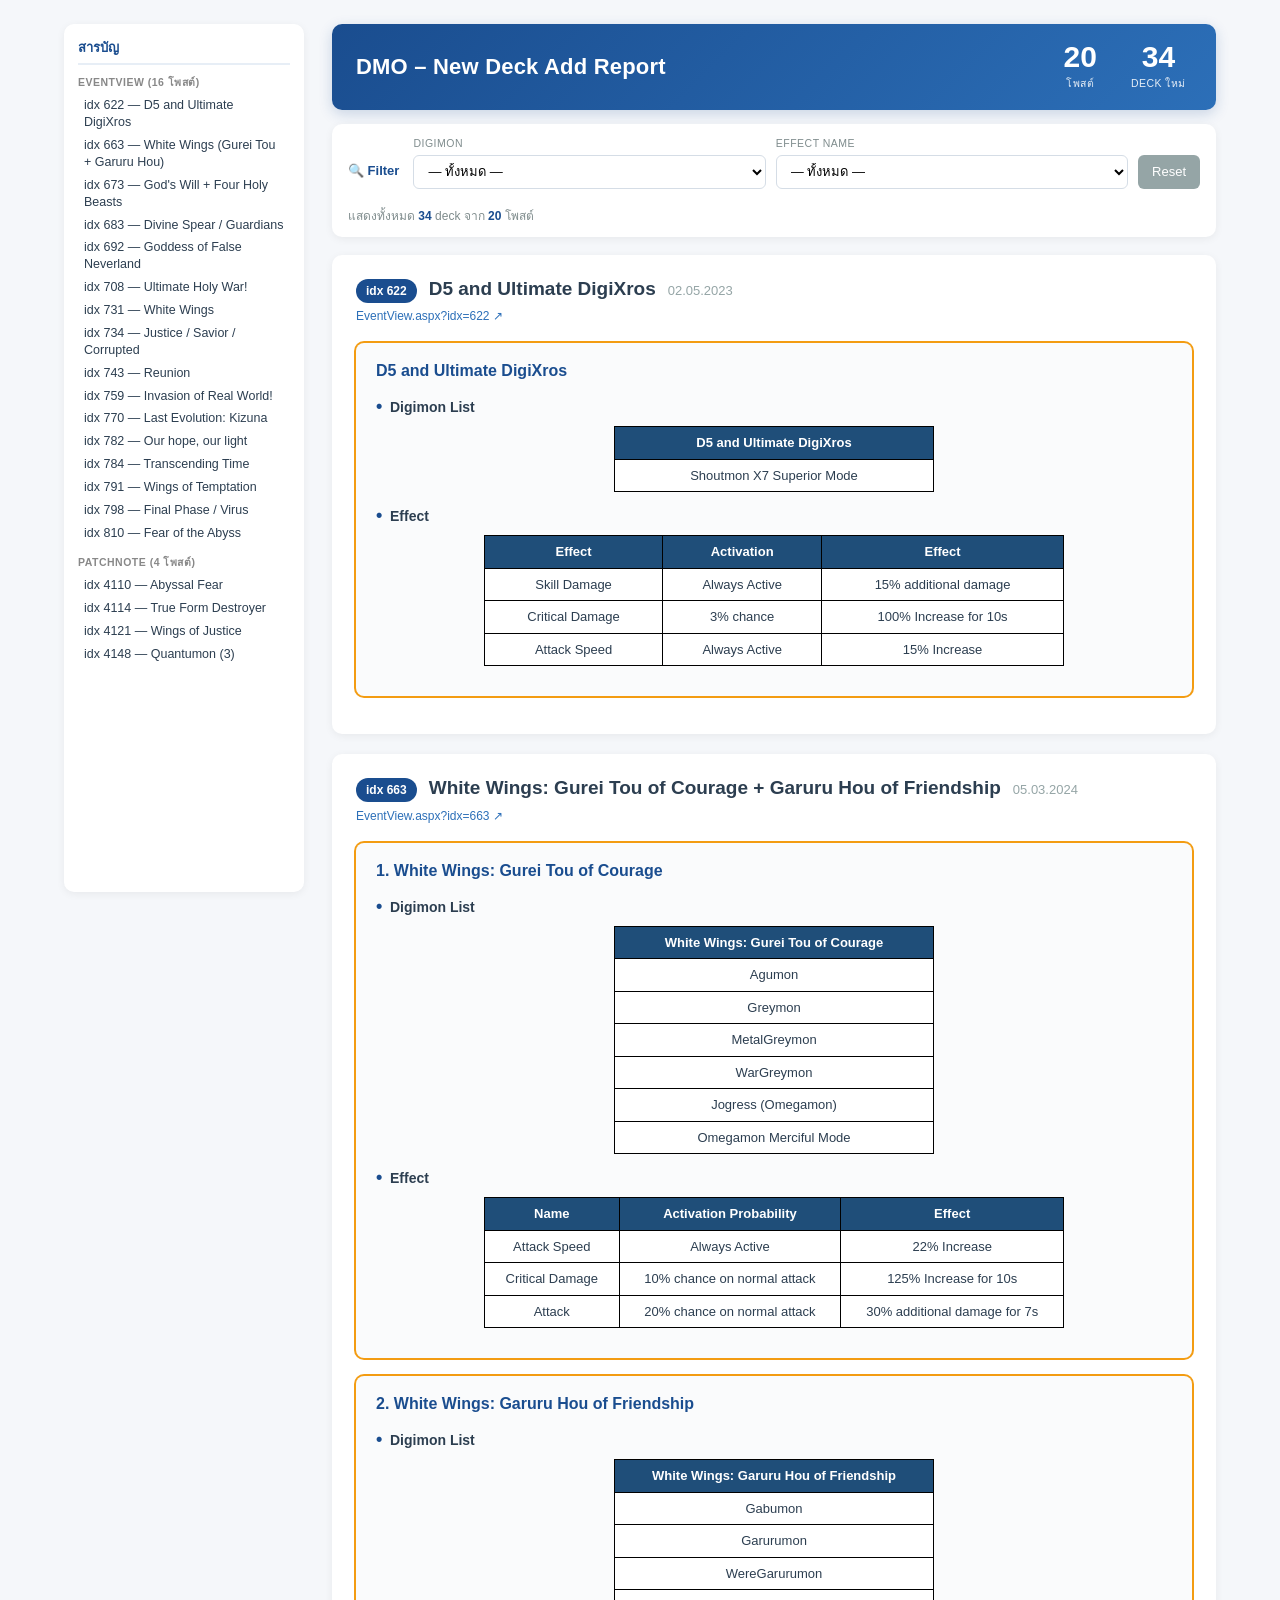
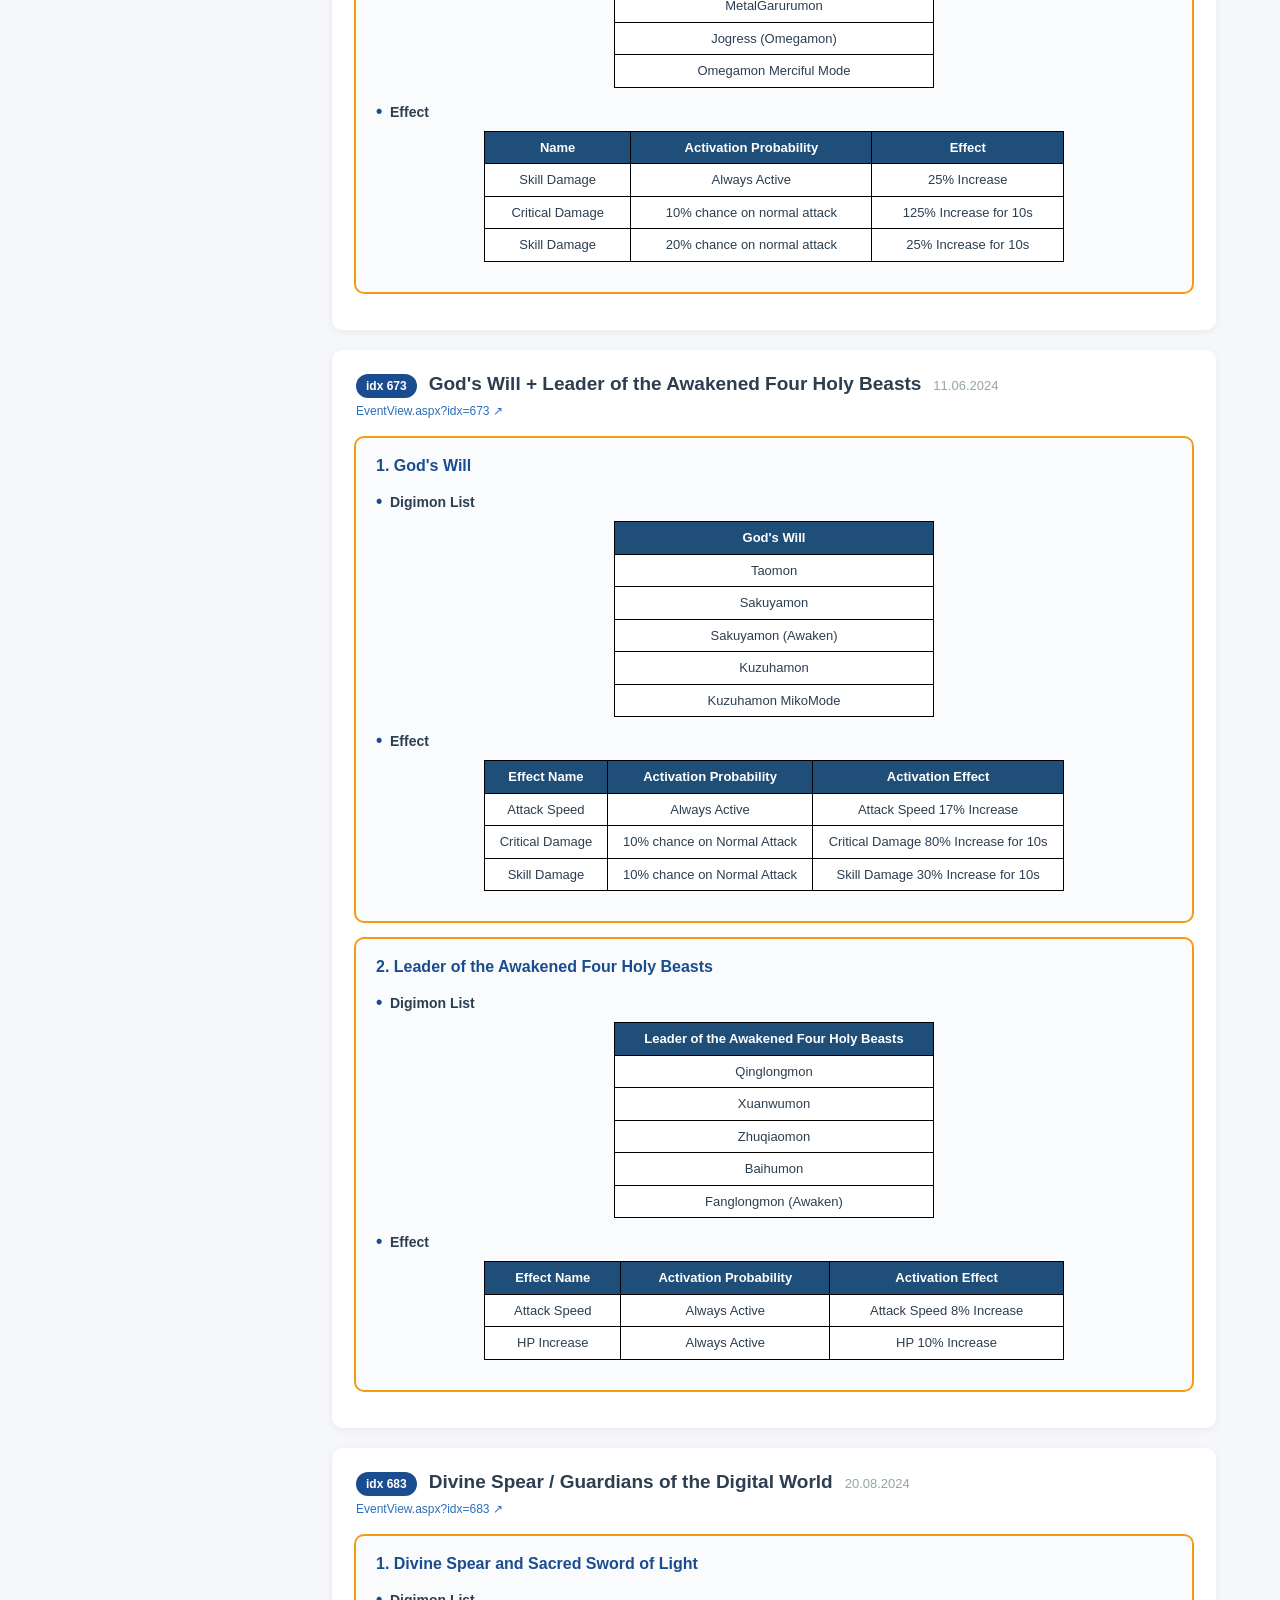
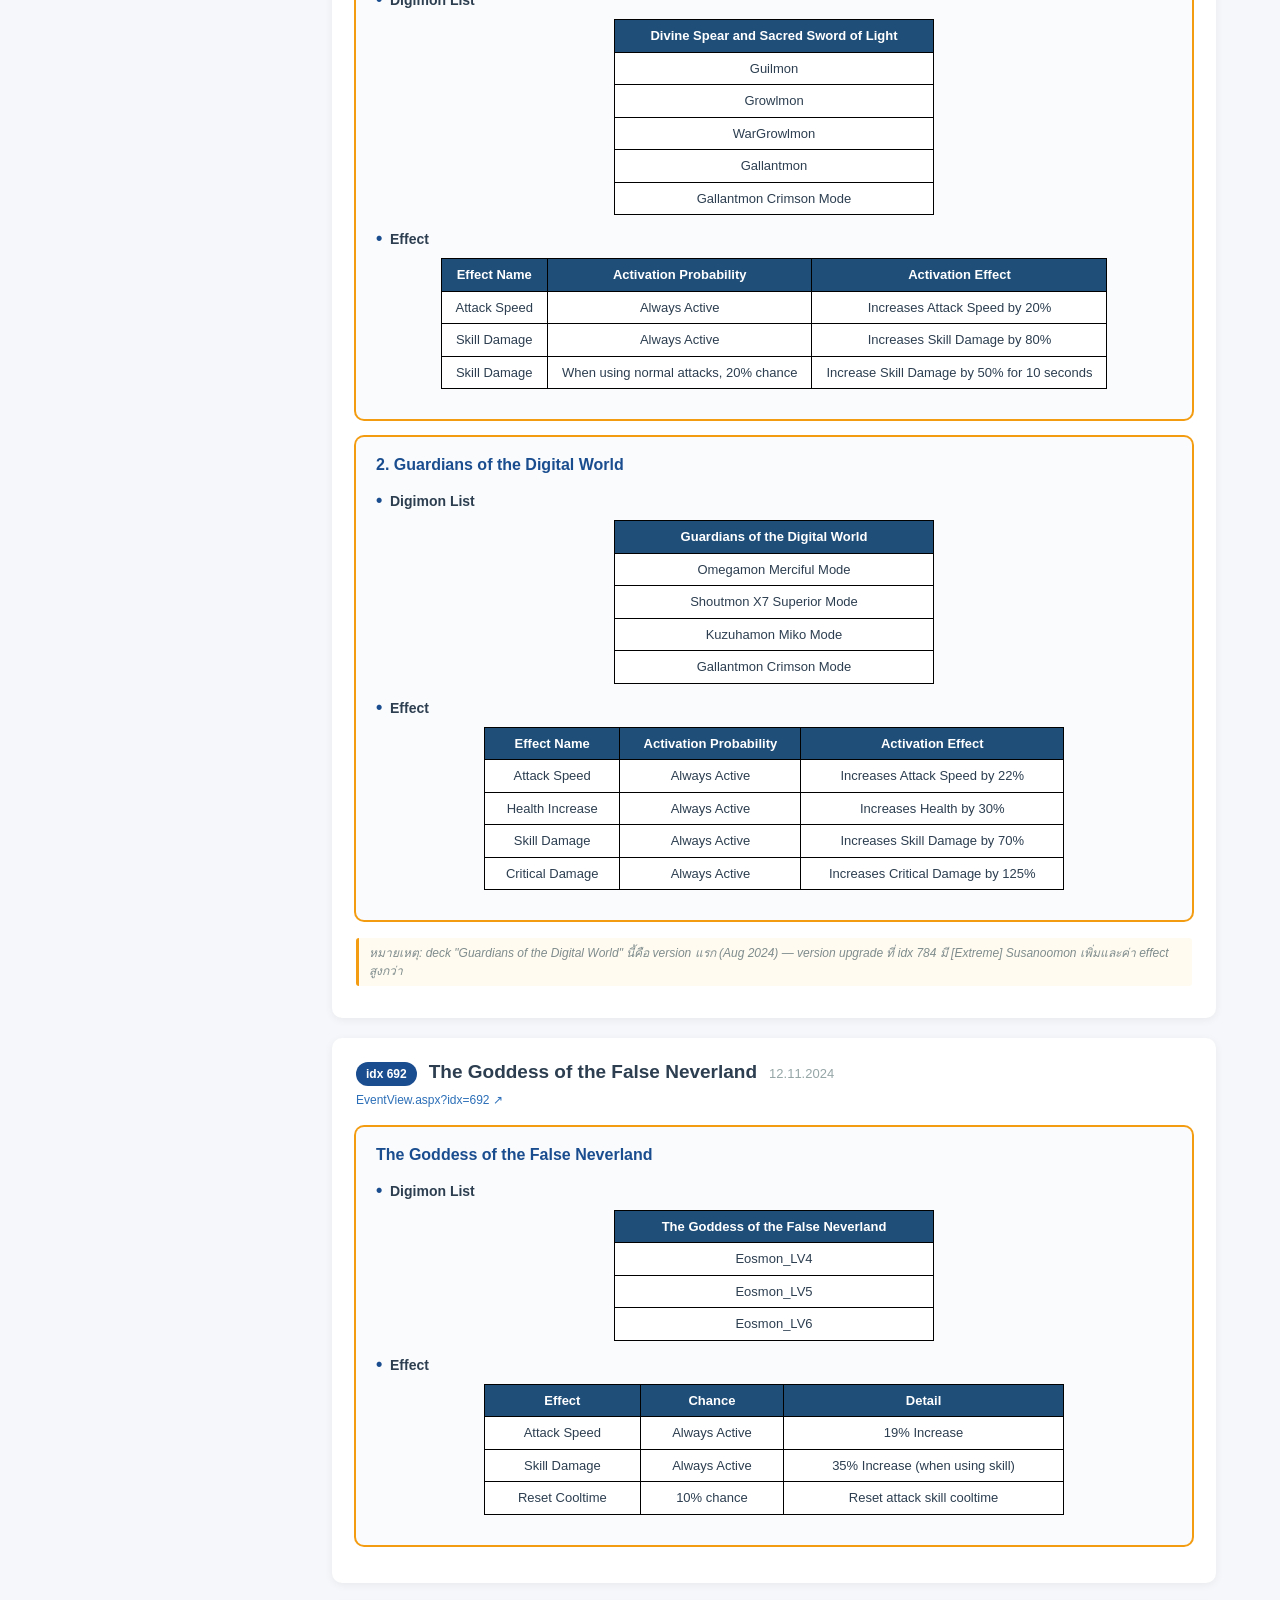
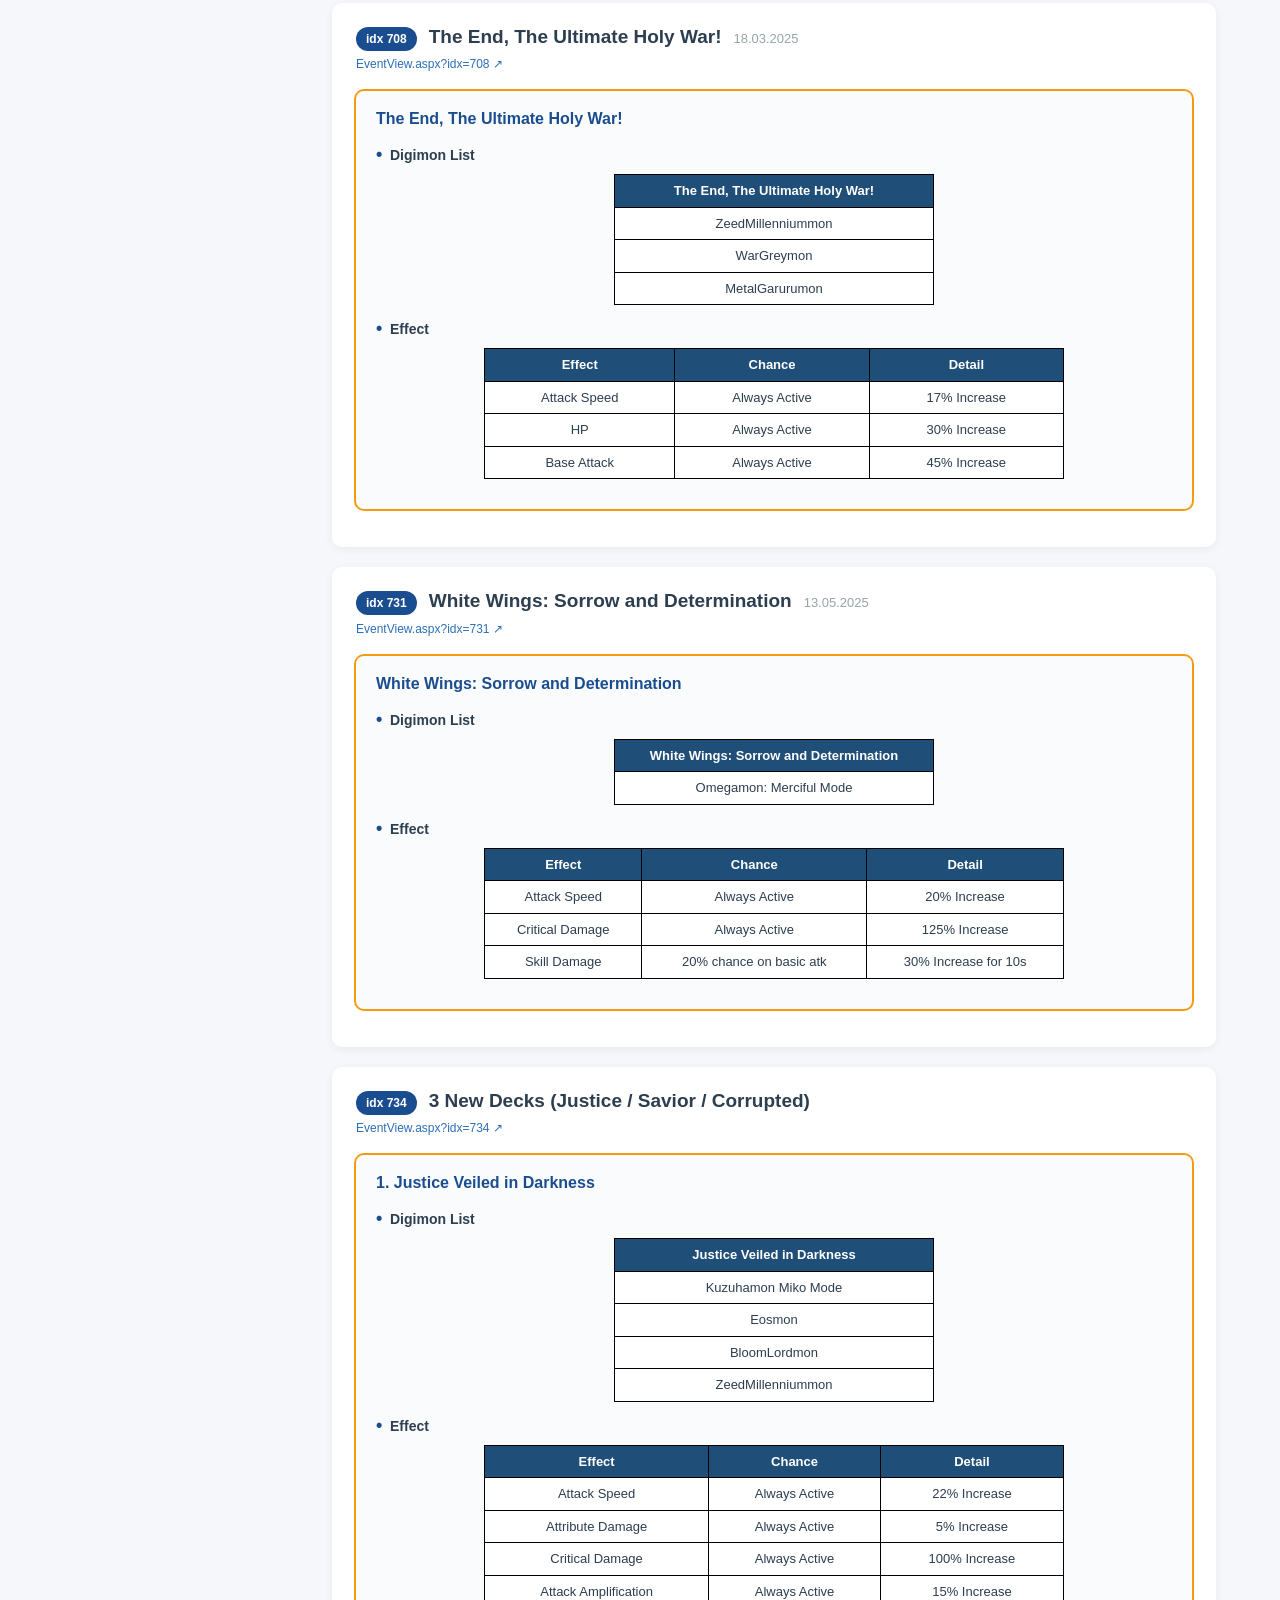
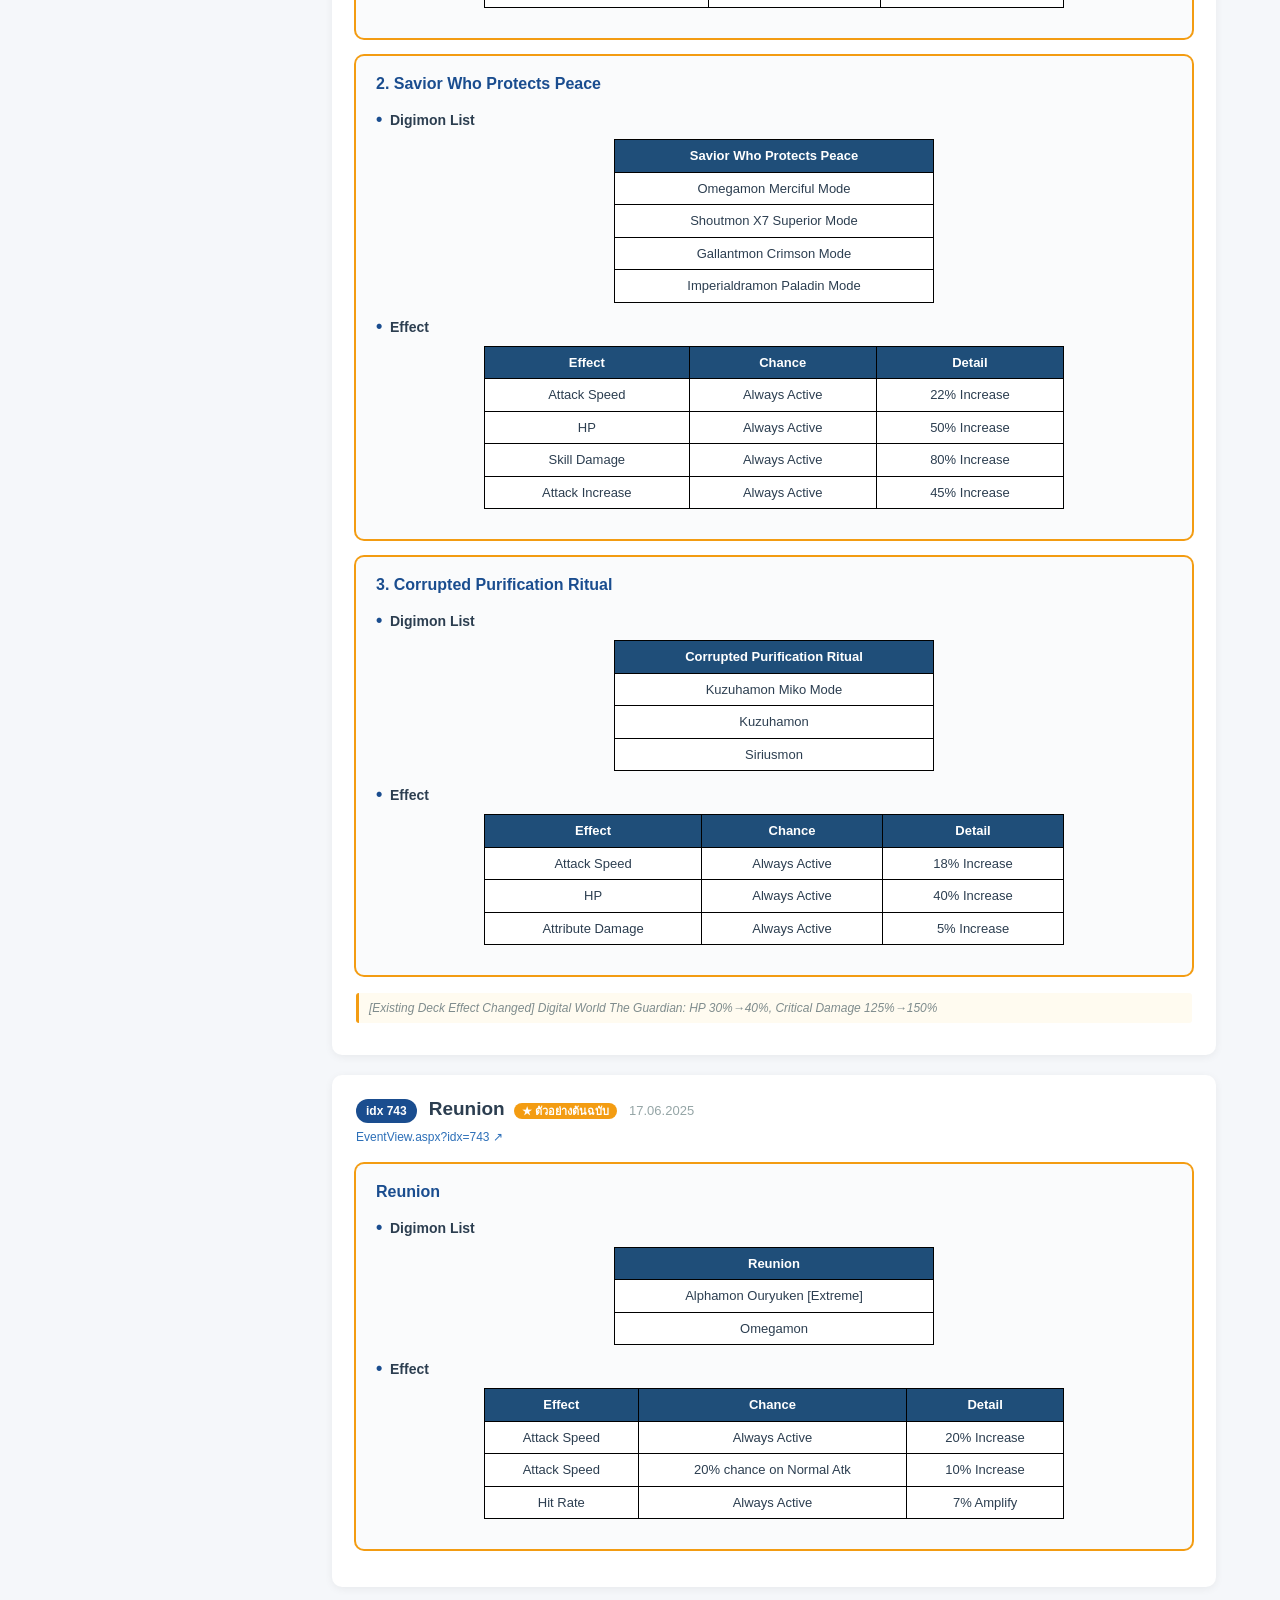
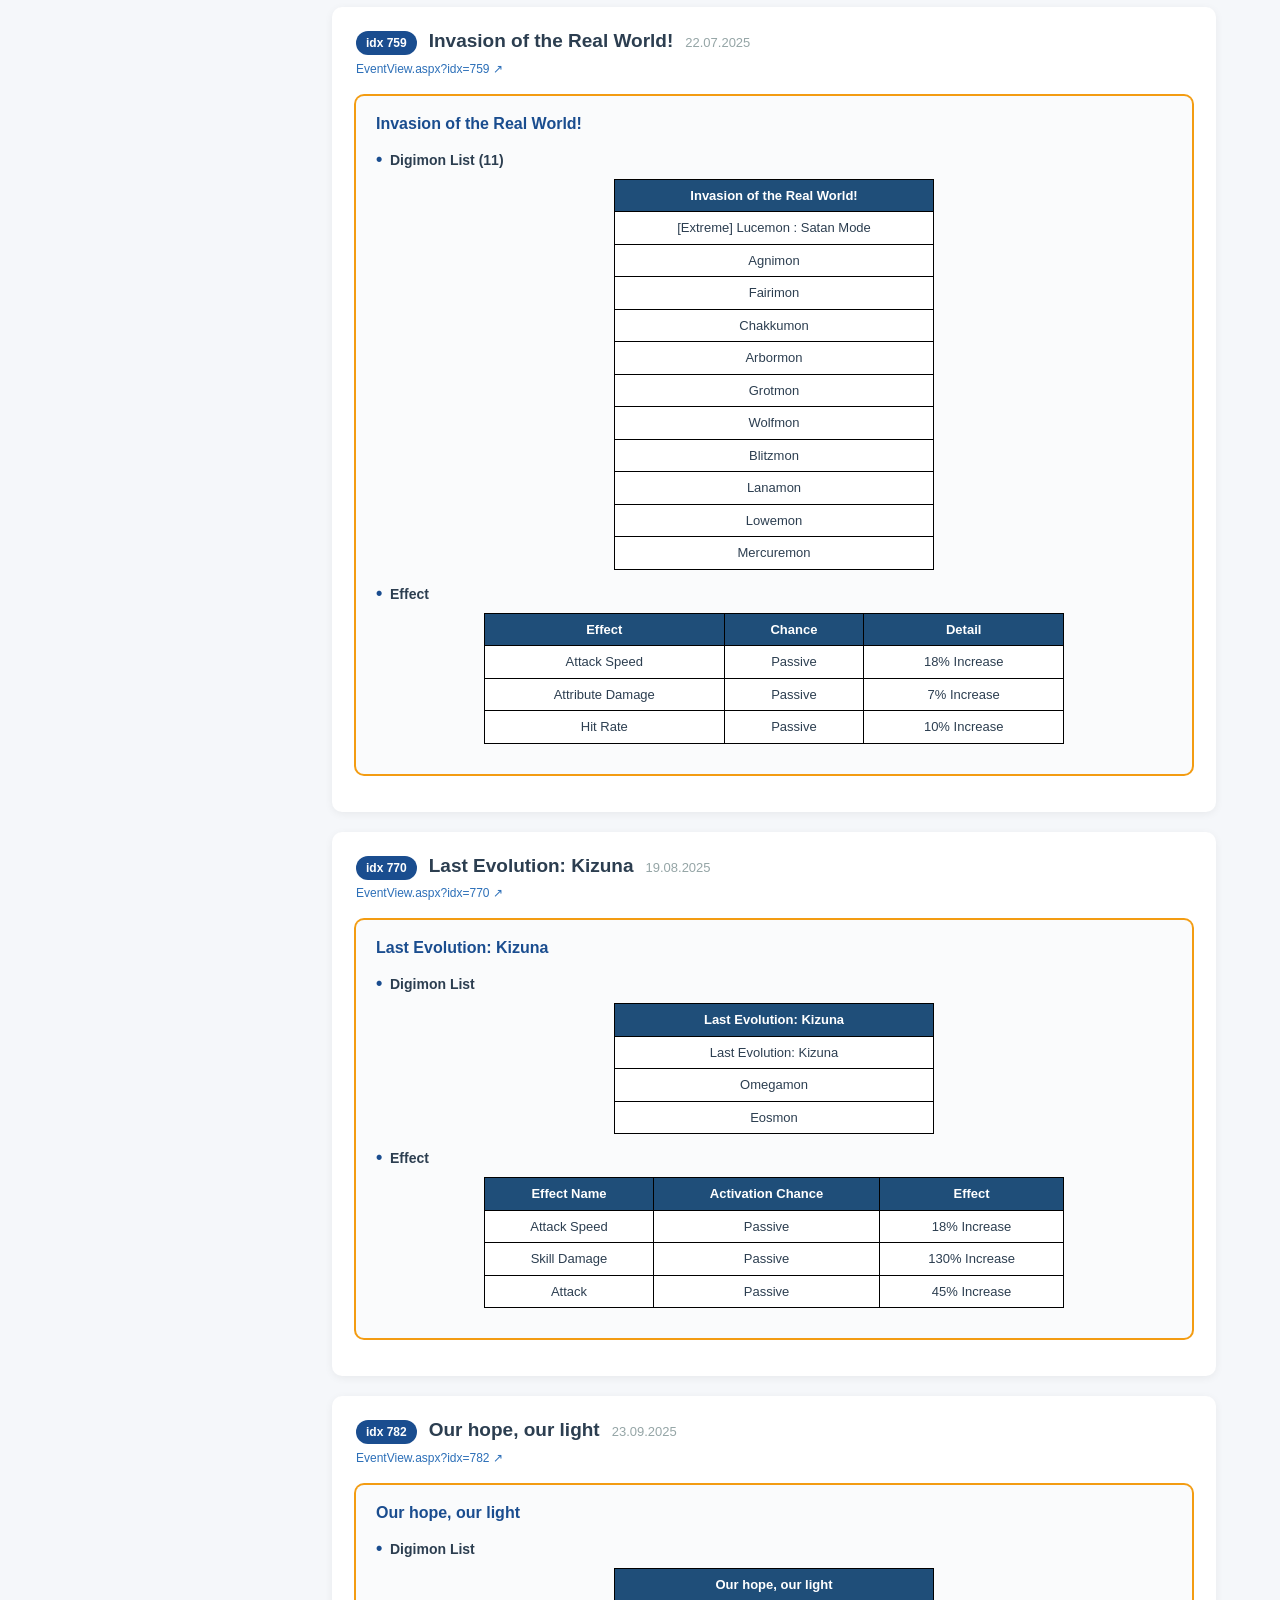
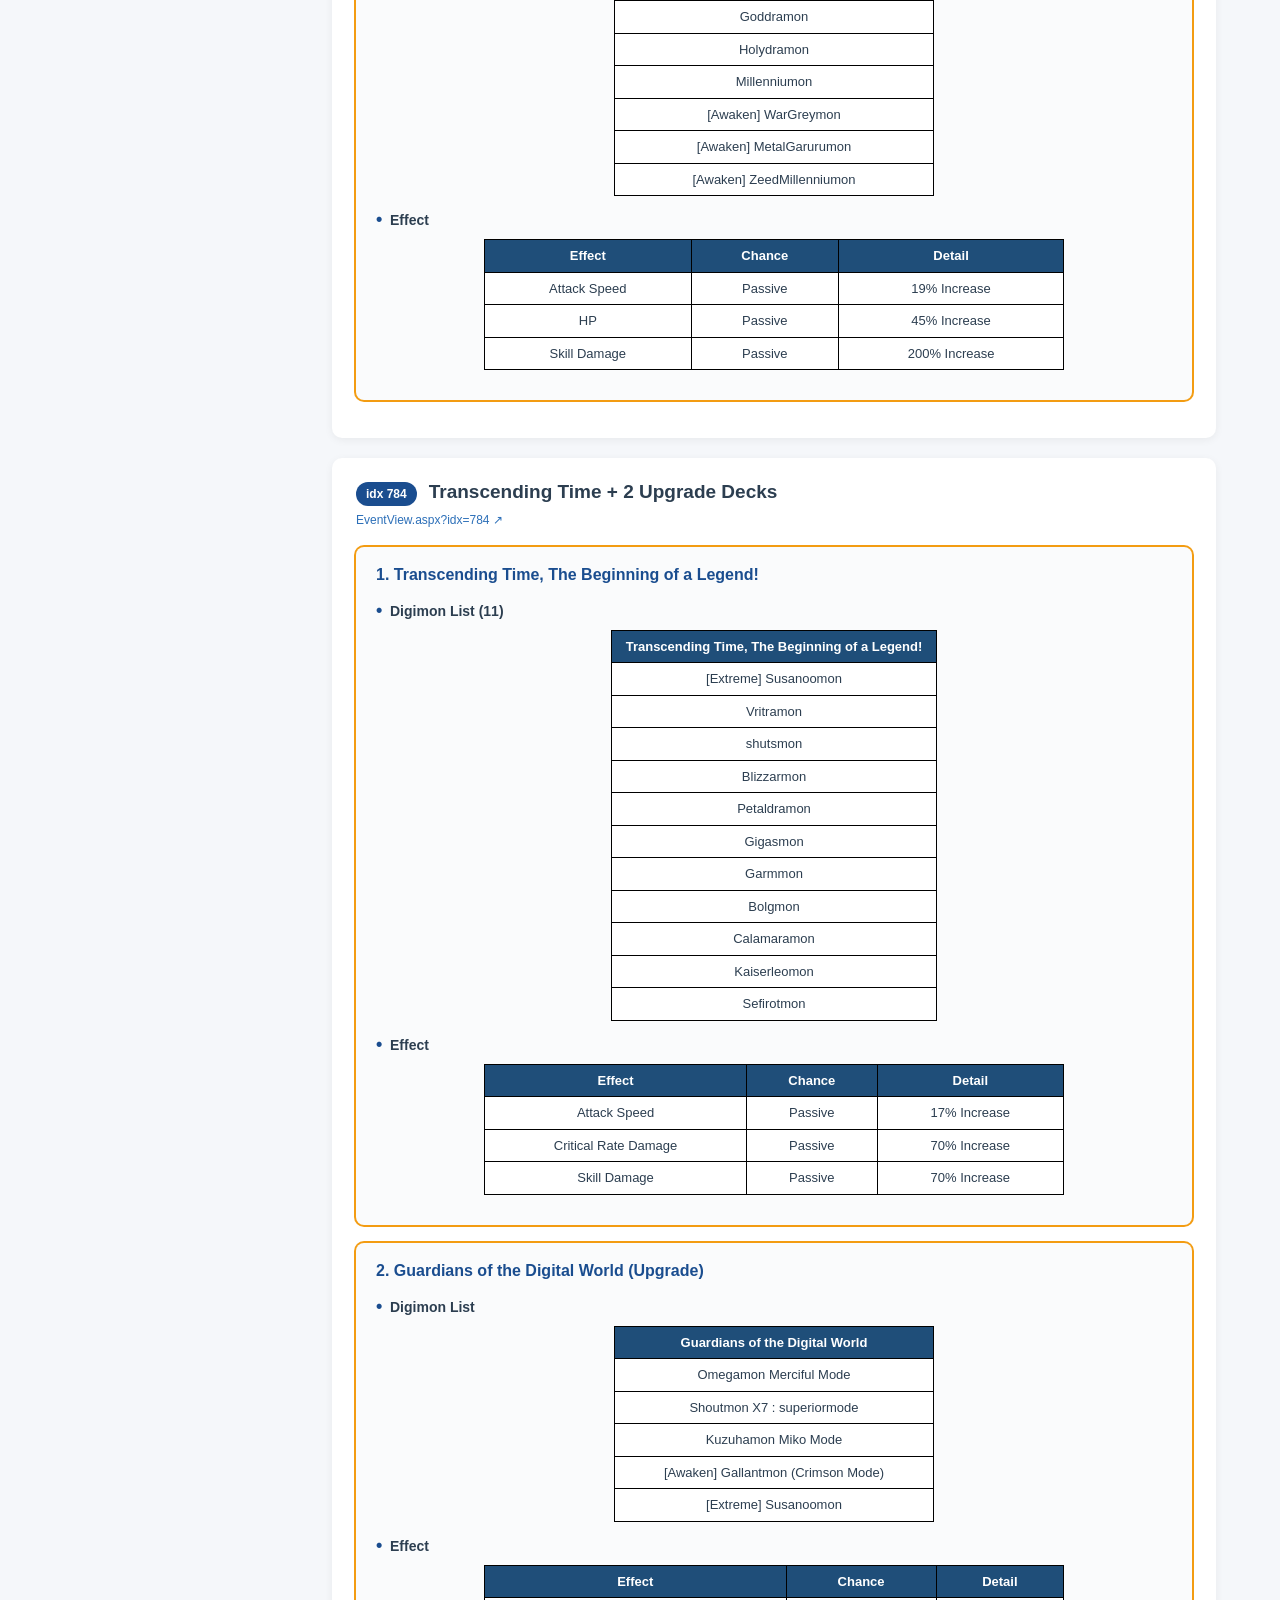
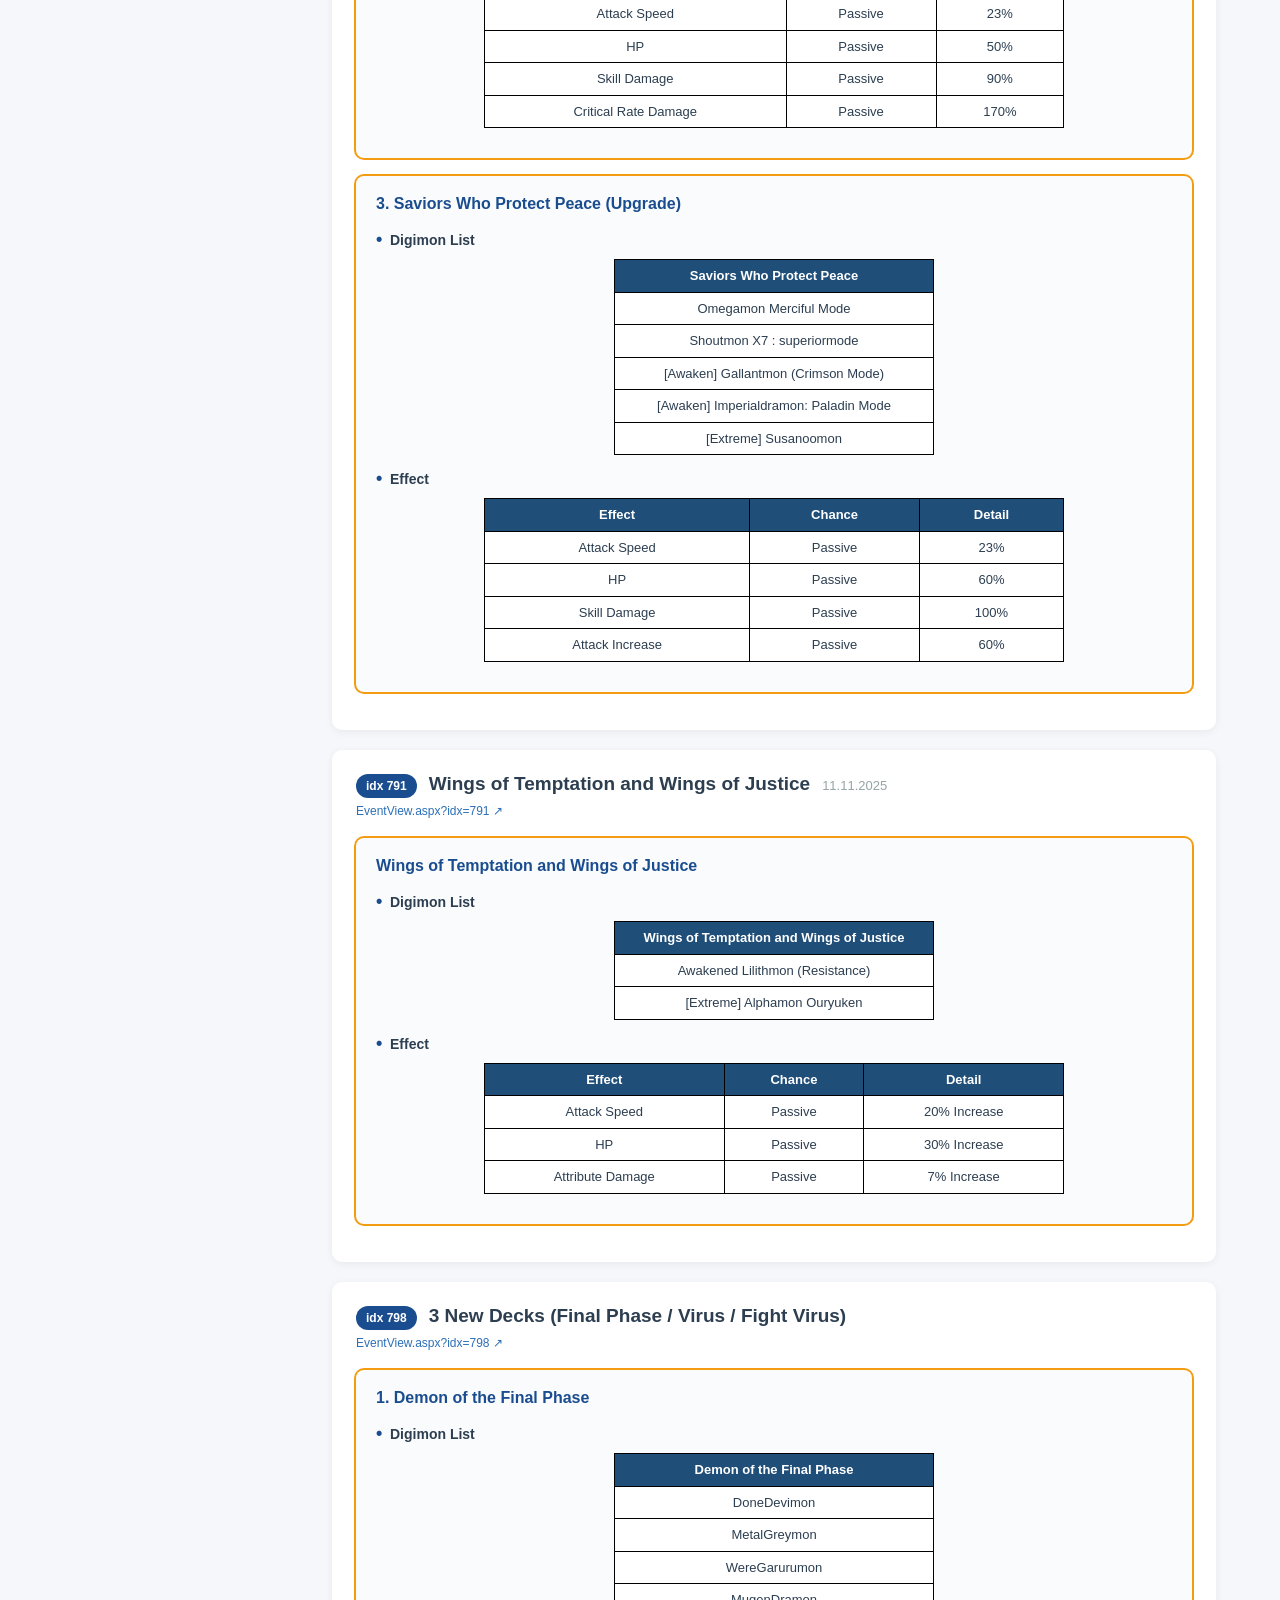
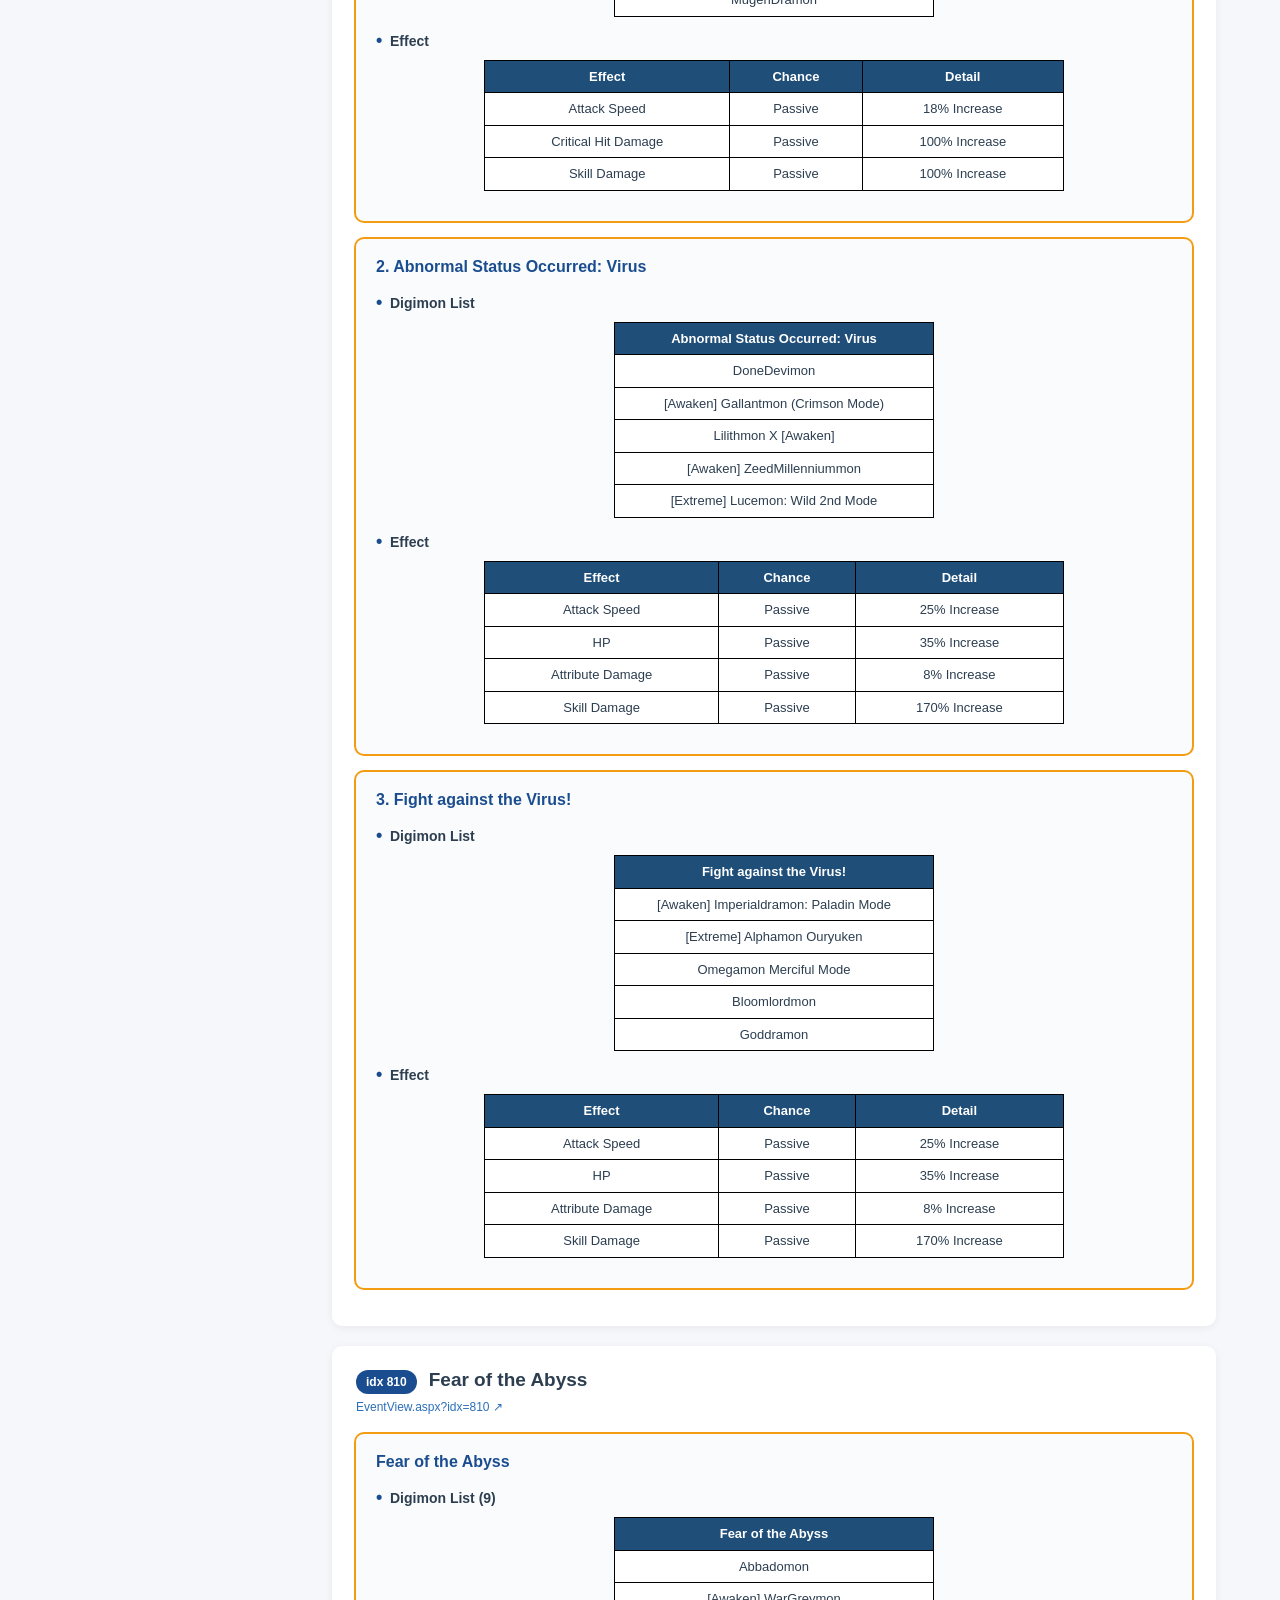
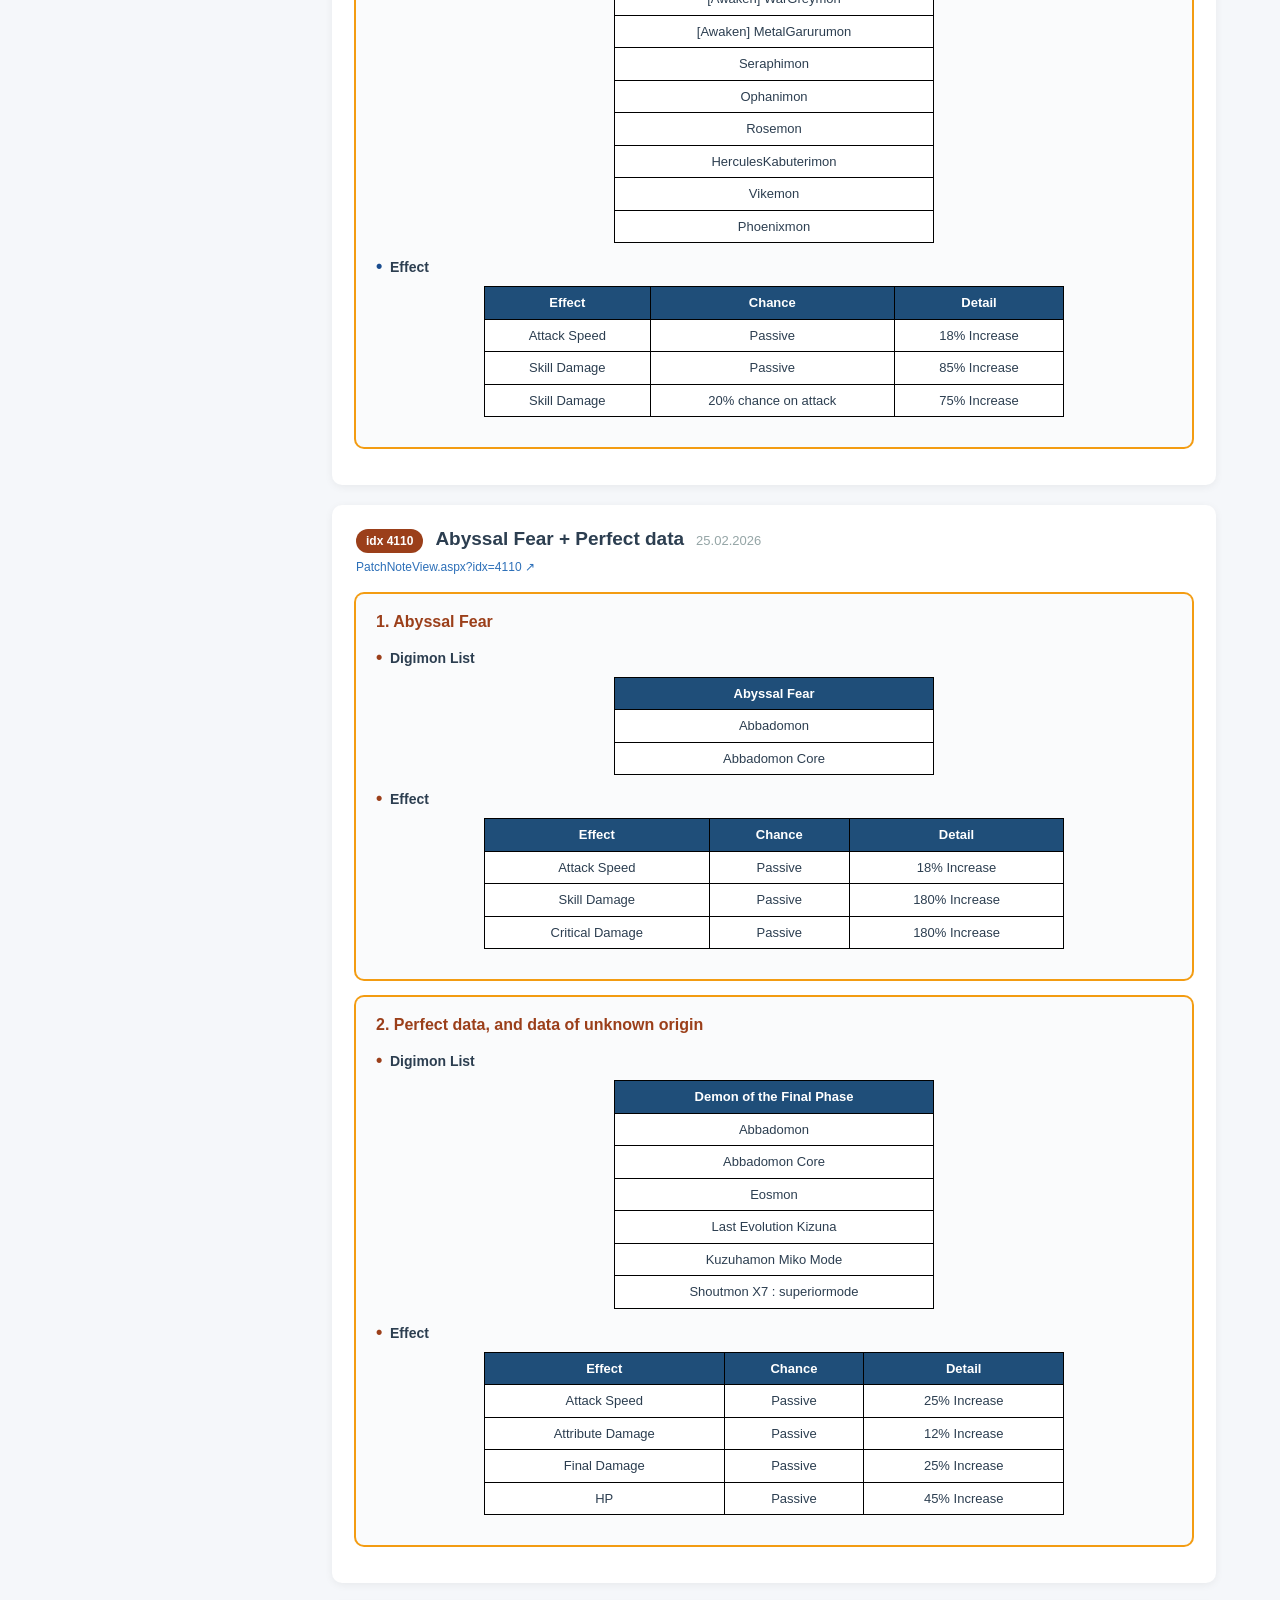
==== docs/index.html @ 3e08687b "Move report to docs/index.html for GitHub Pages serving from /docs" ====
<!DOCTYPE html>
<html lang="th">
<head>
<meta charset="UTF-8">
<title>DMO New Deck Add Report</title>
<style>
  * { box-sizing: border-box; }
  body { font-family: "Segoe UI", "Helvetica Neue", Arial, sans-serif; margin: 0; color: #2c3e50; background: #f5f7fa; line-height: 1.5; }
  .container { max-width: 1200px; margin: 0 auto; padding: 24px; display: grid; grid-template-columns: 240px 1fr; gap: 28px; }
  @media (max-width: 900px) { .container { grid-template-columns: 1fr; } .toc { position: static !important; max-height: none !important; } }

  /* Sidebar — compact */
  .toc { position: sticky; top: 16px; max-height: calc(100vh - 32px); overflow-y: auto;
         background: white; border-radius: 10px; padding: 14px; box-shadow: 0 2px 8px rgba(0,0,0,0.06); font-size: 12.5px; }
  .toc h3 { margin: 0 0 8px 0; color: #1a4d8f; font-size: 13px; border-bottom: 2px solid #e7eef6; padding-bottom: 5px; }
  .toc h4 { margin: 10px 0 4px 0; font-size: 10.5px; color: #888; text-transform: uppercase; letter-spacing: 0.5px; }
  .toc a { color: #2c3e50; text-decoration: none; display: block; padding: 3px 6px; border-radius: 4px; line-height: 1.35; }
  .toc a:hover { background: #eef4fb; color: #1a4d8f; }
  .toc a.featured { color: #c0392b; font-weight: 600; }

  /* Hero header — title + stats inline (gradient bar) */
  .hero { background: linear-gradient(135deg, #1a4d8f, #2c6fb8); border-radius: 10px; padding: 18px 24px; margin-bottom: 14px;
          display: flex; align-items: center; justify-content: space-between; flex-wrap: wrap; gap: 18px;
          box-shadow: 0 4px 14px rgba(26,77,143,0.20); }
  .hero h1 { color: white; margin: 0; font-size: 22px; line-height: 1.2; letter-spacing: 0.2px; }
  .hero-stats { display: flex; gap: 22px; }
  .hero-stat { text-align: center; color: white; padding: 0 6px; }
  .hero-stat .num { font-size: 30px; font-weight: 700; line-height: 1; }
  .hero-stat .lbl { font-size: 10.5px; opacity: 0.88; text-transform: uppercase; letter-spacing: 0.5px; margin-top: 4px; }
  .warn { background: #fff8e1; border-left: 4px solid #f39c12; padding: 10px 14px; border-radius: 4px; font-size: 13px; margin-bottom: 24px; }

  /* Section headers */
  .section-title { font-size: 22px; color: #fff; background: linear-gradient(135deg, #1a4d8f, #2c6fb8); padding: 12px 18px; border-radius: 8px; margin: 32px 0 16px 0; box-shadow: 0 2px 6px rgba(26,77,143,0.2); }
  .section-title.patch { background: linear-gradient(135deg, #9b3f1a, #c0573a); box-shadow: 0 2px 6px rgba(155,63,26,0.2); }

  /* Post (idx) card */
  .post { background: white; border-radius: 10px; padding: 20px 24px; margin-bottom: 20px; box-shadow: 0 2px 8px rgba(0,0,0,0.06); }
  .post-header { display: flex; align-items: baseline; gap: 12px; flex-wrap: wrap; margin-bottom: 4px; }
  .post-header .idx-badge { background: #1a4d8f; color: white; padding: 3px 10px; border-radius: 12px; font-size: 12px; font-weight: 600; }
  .post-header.patch .idx-badge { background: #9b3f1a; }
  .post-header h2 { color: #2c3e50; font-size: 19px; margin: 0; }
  .post-header .date { color: #95a5a6; font-size: 13px; }
  .src { font-size: 12px; margin: 0 0 16px 0; }
  .src a { color: #2c6fb8; text-decoration: none; }
  .src a:hover { text-decoration: underline; }
  .featured-badge { background: #f39c12; color: white; padding: 2px 8px; border-radius: 8px; font-size: 11px; margin-left: 4px; }

  /* Deck block */
  .deck { margin: 18px 0; padding: 16px 20px; background: #fafbfc; border-radius: 8px; box-shadow: 0 0 0 2px #f39c12; }
  .deck-name { font-size: 16px; font-weight: 700; color: #1a4d8f; margin-bottom: 14px; }
  .deck.patch .deck-name { color: #9b3f1a; }
  .deck-body { display: block; }

  /* Labels — gameking bullet style */
  .gk-label { font-size: 14px; font-weight: 600; color: #2c3e50; margin: 14px 0 8px 0; padding-left: 14px; position: relative; }
  .gk-label::before { content: "•"; position: absolute; left: 0; color: #1a4d8f; font-size: 18px; line-height: 1; }
  .deck.patch .gk-label::before { color: #9b3f1a; }

  /* Tables — match gameking original layout (centered, blue header, black borders) but use main font */
  .gk-table { border-collapse: collapse; margin: 4px auto 14px auto; background: white; font-size: 13px; }
  .gk-table th, .gk-table td { border: 1px solid #000; padding: 6px 14px; }
  .gk-table th { background: #1f4e79; color: white; text-align: center; font-weight: 600; font-size: 13px; }
  .gk-table td { text-align: center; background: white; color: #2c3e50; }
  .digimon-table { min-width: 320px; }
  .effect-table { min-width: 580px; }
  @media (max-width: 700px) { .effect-table { min-width: 0; width: 100%; } .gk-table th, .gk-table td { padding: 5px 8px; font-size: 13px; } }

  .note { font-size: 12px; color: #7f8c8d; font-style: italic; margin-top: 8px; padding: 6px 10px; background: #fffbf0; border-left: 3px solid #f39c12; border-radius: 3px; }

  .methodology { font-size: 12px; color: #7f8c8d; background: white; padding: 14px 18px; border-radius: 8px; margin-top: 32px; box-shadow: 0 1px 4px rgba(0,0,0,0.05); }

  /* Filter bar — compact */
  .filter-bar { background: white; border-radius: 10px; padding: 12px 16px; margin-bottom: 18px; box-shadow: 0 2px 8px rgba(0,0,0,0.06);
                display: flex; align-items: end; gap: 14px; flex-wrap: wrap; }
  .filter-bar h3 { margin: 0; color: #1a4d8f; font-size: 13px; padding-bottom: 8px; flex-shrink: 0; white-space: nowrap; }
  .filter-row { display: grid; grid-template-columns: 1fr 1fr auto; gap: 10px; align-items: end; flex: 1; min-width: 260px; }
  @media (max-width: 700px) { .filter-row { grid-template-columns: 1fr; } .filter-bar { flex-direction: column; align-items: stretch; } .filter-bar h3 { padding-bottom: 0; } }
  .filter-group { display: flex; flex-direction: column; gap: 3px; }
  .filter-group label { font-size: 10.5px; color: #7f8c8d; text-transform: uppercase; letter-spacing: 0.5px; }
  .filter-group input, .filter-group select { padding: 7px 10px; border: 1.5px solid #d5dde6; border-radius: 6px; font-size: 13px; outline: none; transition: border-color 0.15s; background: white; height: 34px; }
  .filter-group input:focus, .filter-group select:focus { border-color: #2c6fb8; }
  .filter-btn { padding: 7px 14px; background: #95a5a6; color: white; border: none; border-radius: 6px; font-size: 13px; cursor: pointer; height: 34px; }
  .filter-btn:hover { background: #7f8c8d; }
  .filter-status { font-size: 12px; color: #7f8c8d; flex-basis: 100%; padding-top: 4px; line-height: 1.5; }
  .filter-status b { color: #1a4d8f; }
  .deck.hidden, .post.hidden { display: none; }
  .deck.match { box-shadow: 0 0 0 3px #e67e22; }
  .post mark { background: #fff3a8; padding: 0 2px; border-radius: 2px; }
</style>
</head>
<body>
<div class="container">

<!-- ===================== TOC ===================== -->
<aside class="toc">
  <h3>สารบัญ</h3>

  <h4>EventView (16 โพสต์)</h4>
  <a href="#e622">idx 622 — D5 and Ultimate DigiXros</a>
  <a href="#e663">idx 663 — White Wings (Gurei Tou + Garuru Hou)</a>
  <a href="#e673">idx 673 — God's Will + Four Holy Beasts</a>
  <a href="#e683">idx 683 — Divine Spear / Guardians</a>
  <a href="#e692">idx 692 — Goddess of False Neverland</a>
  <a href="#e708">idx 708 — Ultimate Holy War!</a>
  <a href="#e731">idx 731 — White Wings</a>
  <a href="#e734">idx 734 — Justice / Savior / Corrupted</a>
  <a href="#e743">idx 743 — Reunion</a>
  <a href="#e759">idx 759 — Invasion of Real World!</a>
  <a href="#e770">idx 770 — Last Evolution: Kizuna</a>
  <a href="#e782">idx 782 — Our hope, our light</a>
  <a href="#e784">idx 784 — Transcending Time</a>
  <a href="#e791">idx 791 — Wings of Temptation</a>
  <a href="#e798">idx 798 — Final Phase / Virus</a>
  <a href="#e810">idx 810 — Fear of the Abyss</a>

  <h4>PatchNote (4 โพสต์)</h4>
  <a href="#p4110">idx 4110 — Abyssal Fear</a>
  <a href="#p4114">idx 4114 — True Form Destroyer</a>
  <a href="#p4121">idx 4121 — Wings of Justice</a>
  <a href="#p4148">idx 4148 — Quantumon (3)</a>
</aside>

<!-- ===================== MAIN ===================== -->
<main>
  <!-- ===== Hero header ===== -->
  <div class="hero">
    <h1>DMO – New Deck Add Report</h1>
    <div class="hero-stats">
      <div class="hero-stat"><div class="num">20</div><div class="lbl">โพสต์</div></div>
      <div class="hero-stat"><div class="num">34</div><div class="lbl">deck ใหม่</div></div>
    </div>
  </div>

  <!-- ===== Filter bar ===== -->
  <div class="filter-bar">
    <h3>🔍 Filter</h3>
    <div class="filter-row">
      <div class="filter-group">
        <label for="f-digimon">Digimon</label>
        <select id="f-digimon"><option value="">— ทั้งหมด —</option></select>
      </div>
      <div class="filter-group">
        <label for="f-effect">Effect Name</label>
        <select id="f-effect"><option value="">— ทั้งหมด —</option></select>
      </div>
      <button class="filter-btn" id="f-reset" title="ล้างฟิลเตอร์">Reset</button>
    </div>
    <div class="filter-status" id="f-status">แสดงทั้งหมด <b id="f-count">34</b> deck จาก <b>20</b> โพสต์</div>
  </div>

  <!-- ============ 622 ============ -->
  <section class="post" id="e622">
    <div class="post-header">
      <span class="idx-badge">idx 622</span>
      <h2>D5 and Ultimate DigiXros</h2>
      <span class="date">02.05.2023</span>
    </div>
    <p class="src"><a href="https://dmo.gameking.com/news/EventView.aspx?idx=622" target="_blank">EventView.aspx?idx=622 ↗</a></p>

    <div class="deck">
      <div class="deck-name">D5 and Ultimate DigiXros</div>
      <div class="deck-body">
        <div>
          <p class="gk-label">Digimon List</p>
          <table class="gk-table digimon-table"><tr><th>D5 and Ultimate DigiXros</th></tr>
          <tr><td>Shoutmon X7 Superior Mode</td></tr></table>
        </div>
        <div>
          <p class="gk-label">Effect</p>
          <table class="gk-table effect-table">
          <tr><th>Effect</th><th>Activation</th><th>Effect</th></tr>
          <tr><td>Skill Damage</td><td>Always Active</td><td>15% additional damage</td></tr>
          <tr><td>Critical Damage</td><td>3% chance</td><td>100% Increase for 10s</td></tr>
          <tr><td>Attack Speed</td><td>Always Active</td><td>15% Increase</td></tr>
          </table>
        </div>
      </div>
    </div>
  </section>

  <!-- ============ 663 ============ -->
  <section class="post" id="e663">
    <div class="post-header">
      <span class="idx-badge">idx 663</span>
      <h2>White Wings: Gurei Tou of Courage + Garuru Hou of Friendship</h2>
      <span class="date">05.03.2024</span>
    </div>
    <p class="src"><a href="https://dmo.gameking.com/news/EventView.aspx?idx=663" target="_blank">EventView.aspx?idx=663 ↗</a></p>

    <div class="deck">
      <div class="deck-name">1. White Wings: Gurei Tou of Courage</div>
      <div class="deck-body">
        <div>
          <p class="gk-label">Digimon List</p>
          <table class="gk-table digimon-table"><tr><th>White Wings: Gurei Tou of Courage</th></tr>
          <tr><td>Agumon</td></tr><tr><td>Greymon</td></tr><tr><td>MetalGreymon</td></tr>
          <tr><td>WarGreymon</td></tr><tr><td>Jogress (Omegamon)</td></tr><tr><td>Omegamon Merciful Mode</td></tr></table>
        </div>
        <div>
          <p class="gk-label">Effect</p>
          <table class="gk-table effect-table">
          <tr><th>Name</th><th>Activation Probability</th><th>Effect</th></tr>
          <tr><td>Attack Speed</td><td>Always Active</td><td>22% Increase</td></tr>
          <tr><td>Critical Damage</td><td>10% chance on normal attack</td><td>125% Increase for 10s</td></tr>
          <tr><td>Attack</td><td>20% chance on normal attack</td><td>30% additional damage for 7s</td></tr>
          </table>
        </div>
      </div>
    </div>

    <div class="deck">
      <div class="deck-name">2. White Wings: Garuru Hou of Friendship</div>
      <div class="deck-body">
        <div>
          <p class="gk-label">Digimon List</p>
          <table class="gk-table digimon-table"><tr><th>White Wings: Garuru Hou of Friendship</th></tr>
          <tr><td>Gabumon</td></tr><tr><td>Garurumon</td></tr><tr><td>WereGarurumon</td></tr>
          <tr><td>MetalGarurumon</td></tr><tr><td>Jogress (Omegamon)</td></tr><tr><td>Omegamon Merciful Mode</td></tr></table>
        </div>
        <div>
          <p class="gk-label">Effect</p>
          <table class="gk-table effect-table">
          <tr><th>Name</th><th>Activation Probability</th><th>Effect</th></tr>
          <tr><td>Skill Damage</td><td>Always Active</td><td>25% Increase</td></tr>
          <tr><td>Critical Damage</td><td>10% chance on normal attack</td><td>125% Increase for 10s</td></tr>
          <tr><td>Skill Damage</td><td>20% chance on normal attack</td><td>25% Increase for 10s</td></tr>
          </table>
        </div>
      </div>
    </div>
  </section>

  <!-- ============ 673 ============ -->
  <section class="post" id="e673">
    <div class="post-header">
      <span class="idx-badge">idx 673</span>
      <h2>God's Will + Leader of the Awakened Four Holy Beasts</h2>
      <span class="date">11.06.2024</span>
    </div>
    <p class="src"><a href="https://dmo.gameking.com/news/EventView.aspx?idx=673" target="_blank">EventView.aspx?idx=673 ↗</a></p>

    <div class="deck">
      <div class="deck-name">1. God's Will</div>
      <div class="deck-body">
        <div>
          <p class="gk-label">Digimon List</p>
          <table class="gk-table digimon-table"><tr><th>God's Will</th></tr>
          <tr><td>Taomon</td></tr><tr><td>Sakuyamon</td></tr><tr><td>Sakuyamon (Awaken)</td></tr>
          <tr><td>Kuzuhamon</td></tr><tr><td>Kuzuhamon MikoMode</td></tr></table>
        </div>
        <div>
          <p class="gk-label">Effect</p>
          <table class="gk-table effect-table">
          <tr><th>Effect Name</th><th>Activation Probability</th><th>Activation Effect</th></tr>
          <tr><td>Attack Speed</td><td>Always Active</td><td>Attack Speed 17% Increase</td></tr>
          <tr><td>Critical Damage</td><td>10% chance on Normal Attack</td><td>Critical Damage 80% Increase for 10s</td></tr>
          <tr><td>Skill Damage</td><td>10% chance on Normal Attack</td><td>Skill Damage 30% Increase for 10s</td></tr>
          </table>
        </div>
      </div>
    </div>

    <div class="deck">
      <div class="deck-name">2. Leader of the Awakened Four Holy Beasts</div>
      <div class="deck-body">
        <div>
          <p class="gk-label">Digimon List</p>
          <table class="gk-table digimon-table"><tr><th>Leader of the Awakened Four Holy Beasts</th></tr>
          <tr><td>Qinglongmon</td></tr><tr><td>Xuanwumon</td></tr><tr><td>Zhuqiaomon</td></tr>
          <tr><td>Baihumon</td></tr><tr><td>Fanglongmon (Awaken)</td></tr></table>
        </div>
        <div>
          <p class="gk-label">Effect</p>
          <table class="gk-table effect-table">
          <tr><th>Effect Name</th><th>Activation Probability</th><th>Activation Effect</th></tr>
          <tr><td>Attack Speed</td><td>Always Active</td><td>Attack Speed 8% Increase</td></tr>
          <tr><td>HP Increase</td><td>Always Active</td><td>HP 10% Increase</td></tr>
          </table>
        </div>
      </div>
    </div>
  </section>

  <!-- ============ 683 ============ -->
  <section class="post" id="e683">
    <div class="post-header">
      <span class="idx-badge">idx 683</span>
      <h2>Divine Spear / Guardians of the Digital World</h2>
      <span class="date">20.08.2024</span>
    </div>
    <p class="src"><a href="https://dmo.gameking.com/news/EventView.aspx?idx=683" target="_blank">EventView.aspx?idx=683 ↗</a></p>

    <div class="deck">
      <div class="deck-name">1. Divine Spear and Sacred Sword of Light</div>
      <div class="deck-body">
        <div>
          <p class="gk-label">Digimon List</p>
          <table class="gk-table digimon-table"><tr><th>Divine Spear and Sacred Sword of Light</th></tr>
          <tr><td>Guilmon</td></tr><tr><td>Growlmon</td></tr><tr><td>WarGrowlmon</td></tr>
          <tr><td>Gallantmon</td></tr><tr><td>Gallantmon Crimson Mode</td></tr></table>
        </div>
        <div>
          <p class="gk-label">Effect</p>
          <table class="gk-table effect-table">
          <tr><th>Effect Name</th><th>Activation Probability</th><th>Activation Effect</th></tr>
          <tr><td>Attack Speed</td><td>Always Active</td><td>Increases Attack Speed by 20%</td></tr>
          <tr><td>Skill Damage</td><td>Always Active</td><td>Increases Skill Damage by 80%</td></tr>
          <tr><td>Skill Damage</td><td>When using normal attacks, 20% chance</td><td>Increase Skill Damage by 50% for 10 seconds</td></tr>
          </table>
        </div>
      </div>
    </div>

    <div class="deck">
      <div class="deck-name">2. Guardians of the Digital World</div>
      <div class="deck-body">
        <div>
          <p class="gk-label">Digimon List</p>
          <table class="gk-table digimon-table"><tr><th>Guardians of the Digital World</th></tr>
          <tr><td>Omegamon Merciful Mode</td></tr><tr><td>Shoutmon X7 Superior Mode</td></tr>
          <tr><td>Kuzuhamon Miko Mode</td></tr><tr><td>Gallantmon Crimson Mode</td></tr></table>
        </div>
        <div>
          <p class="gk-label">Effect</p>
          <table class="gk-table effect-table">
          <tr><th>Effect Name</th><th>Activation Probability</th><th>Activation Effect</th></tr>
          <tr><td>Attack Speed</td><td>Always Active</td><td>Increases Attack Speed by 22%</td></tr>
          <tr><td>Health Increase</td><td>Always Active</td><td>Increases Health by 30%</td></tr>
          <tr><td>Skill Damage</td><td>Always Active</td><td>Increases Skill Damage by 70%</td></tr>
          <tr><td>Critical Damage</td><td>Always Active</td><td>Increases Critical Damage by 125%</td></tr>
          </table>
        </div>
      </div>
    </div>
    <p class="note">หมายเหตุ: deck "Guardians of the Digital World" นี้คือ version แรก (Aug 2024) — version upgrade ที่ idx 784 มี [Extreme] Susanoomon เพิ่มและค่า effect สูงกว่า</p>
  </section>

  <!-- ============ 692 ============ -->
  <section class="post" id="e692">
    <div class="post-header">
      <span class="idx-badge">idx 692</span>
      <h2>The Goddess of the False Neverland</h2>
      <span class="date">12.11.2024</span>
    </div>
    <p class="src"><a href="https://dmo.gameking.com/news/EventView.aspx?idx=692" target="_blank">EventView.aspx?idx=692 ↗</a></p>

    <div class="deck">
      <div class="deck-name">The Goddess of the False Neverland</div>
      <div class="deck-body">
        <div>
          <p class="gk-label">Digimon List</p>
          <table class="gk-table digimon-table"><tr><th>The Goddess of the False Neverland</th></tr>
          <tr><td>Eosmon_LV4</td></tr><tr><td>Eosmon_LV5</td></tr><tr><td>Eosmon_LV6</td></tr></table>
        </div>
        <div>
          <p class="gk-label">Effect</p>
          <table class="gk-table effect-table">
          <tr><th>Effect</th><th>Chance</th><th>Detail</th></tr>
          <tr><td>Attack Speed</td><td>Always Active</td><td>19% Increase</td></tr>
          <tr><td>Skill Damage</td><td>Always Active</td><td>35% Increase (when using skill)</td></tr>
          <tr><td>Reset Cooltime</td><td>10% chance</td><td>Reset attack skill cooltime</td></tr>
          </table>
        </div>
      </div>
    </div>
  </section>

  <!-- ============ 708 ============ -->
  <section class="post" id="e708">
    <div class="post-header">
      <span class="idx-badge">idx 708</span>
      <h2>The End, The Ultimate Holy War!</h2>
      <span class="date">18.03.2025</span>
    </div>
    <p class="src"><a href="https://dmo.gameking.com/news/EventView.aspx?idx=708" target="_blank">EventView.aspx?idx=708 ↗</a></p>

    <div class="deck">
      <div class="deck-name">The End, The Ultimate Holy War!</div>
      <div class="deck-body">
        <div>
          <p class="gk-label">Digimon List</p>
          <table class="gk-table digimon-table"><tr><th>The End, The Ultimate Holy War!</th></tr>
          <tr><td>ZeedMillenniummon</td></tr><tr><td>WarGreymon</td></tr><tr><td>MetalGarurumon</td></tr></table>
        </div>
        <div>
          <p class="gk-label">Effect</p>
          <table class="gk-table effect-table">
          <tr><th>Effect</th><th>Chance</th><th>Detail</th></tr>
          <tr><td>Attack Speed</td><td>Always Active</td><td>17% Increase</td></tr>
          <tr><td>HP</td><td>Always Active</td><td>30% Increase</td></tr>
          <tr><td>Base Attack</td><td>Always Active</td><td>45% Increase</td></tr>
          </table>
        </div>
      </div>
    </div>
  </section>

  <!-- ============ 731 ============ -->
  <section class="post" id="e731">
    <div class="post-header">
      <span class="idx-badge">idx 731</span>
      <h2>White Wings: Sorrow and Determination</h2>
      <span class="date">13.05.2025</span>
    </div>
    <p class="src"><a href="https://dmo.gameking.com/news/EventView.aspx?idx=731" target="_blank">EventView.aspx?idx=731 ↗</a></p>

    <div class="deck">
      <div class="deck-name">White Wings: Sorrow and Determination</div>
      <div class="deck-body">
        <div>
          <p class="gk-label">Digimon List</p>
          <table class="gk-table digimon-table"><tr><th>White Wings: Sorrow and Determination</th></tr>
          <tr><td>Omegamon: Merciful Mode</td></tr></table>
        </div>
        <div>
          <p class="gk-label">Effect</p>
          <table class="gk-table effect-table">
          <tr><th>Effect</th><th>Chance</th><th>Detail</th></tr>
          <tr><td>Attack Speed</td><td>Always Active</td><td>20% Increase</td></tr>
          <tr><td>Critical Damage</td><td>Always Active</td><td>125% Increase</td></tr>
          <tr><td>Skill Damage</td><td>20% chance on basic atk</td><td>30% Increase for 10s</td></tr>
          </table>
        </div>
      </div>
    </div>
  </section>

  <!-- ============ 734 ============ -->
  <section class="post" id="e734">
    <div class="post-header">
      <span class="idx-badge">idx 734</span>
      <h2>3 New Decks (Justice / Savior / Corrupted)</h2>
    </div>
    <p class="src"><a href="https://dmo.gameking.com/news/EventView.aspx?idx=734" target="_blank">EventView.aspx?idx=734 ↗</a></p>

    <div class="deck">
      <div class="deck-name">1. Justice Veiled in Darkness</div>
      <div class="deck-body">
        <div>
          <p class="gk-label">Digimon List</p>
          <table class="gk-table digimon-table"><tr><th>Justice Veiled in Darkness</th></tr>
          <tr><td>Kuzuhamon Miko Mode</td></tr><tr><td>Eosmon</td></tr><tr><td>BloomLordmon</td></tr><tr><td>ZeedMillenniummon</td></tr></table>
        </div>
        <div>
          <p class="gk-label">Effect</p>
          <table class="gk-table effect-table">
          <tr><th>Effect</th><th>Chance</th><th>Detail</th></tr>
          <tr><td>Attack Speed</td><td>Always Active</td><td>22% Increase</td></tr>
          <tr><td>Attribute Damage</td><td>Always Active</td><td>5% Increase</td></tr>
          <tr><td>Critical Damage</td><td>Always Active</td><td>100% Increase</td></tr>
          <tr><td>Attack Amplification</td><td>Always Active</td><td>15% Increase</td></tr>
          </table>
        </div>
      </div>
    </div>

    <div class="deck">
      <div class="deck-name">2. Savior Who Protects Peace</div>
      <div class="deck-body">
        <div>
          <p class="gk-label">Digimon List</p>
          <table class="gk-table digimon-table"><tr><th>Savior Who Protects Peace</th></tr>
          <tr><td>Omegamon Merciful Mode</td></tr><tr><td>Shoutmon X7 Superior Mode</td></tr>
          <tr><td>Gallantmon Crimson Mode</td></tr><tr><td>Imperialdramon Paladin Mode</td></tr></table>
        </div>
        <div>
          <p class="gk-label">Effect</p>
          <table class="gk-table effect-table">
          <tr><th>Effect</th><th>Chance</th><th>Detail</th></tr>
          <tr><td>Attack Speed</td><td>Always Active</td><td>22% Increase</td></tr>
          <tr><td>HP</td><td>Always Active</td><td>50% Increase</td></tr>
          <tr><td>Skill Damage</td><td>Always Active</td><td>80% Increase</td></tr>
          <tr><td>Attack Increase</td><td>Always Active</td><td>45% Increase</td></tr>
          </table>
        </div>
      </div>
    </div>

    <div class="deck">
      <div class="deck-name">3. Corrupted Purification Ritual</div>
      <div class="deck-body">
        <div>
          <p class="gk-label">Digimon List</p>
          <table class="gk-table digimon-table"><tr><th>Corrupted Purification Ritual</th></tr>
          <tr><td>Kuzuhamon Miko Mode</td></tr><tr><td>Kuzuhamon</td></tr><tr><td>Siriusmon</td></tr></table>
        </div>
        <div>
          <p class="gk-label">Effect</p>
          <table class="gk-table effect-table">
          <tr><th>Effect</th><th>Chance</th><th>Detail</th></tr>
          <tr><td>Attack Speed</td><td>Always Active</td><td>18% Increase</td></tr>
          <tr><td>HP</td><td>Always Active</td><td>40% Increase</td></tr>
          <tr><td>Attribute Damage</td><td>Always Active</td><td>5% Increase</td></tr>
          </table>
        </div>
      </div>
    </div>

    <p class="note">[Existing Deck Effect Changed] Digital World The Guardian: HP 30%→40%, Critical Damage 125%→150%</p>
  </section>

  <!-- ============ 743 - REUNION ============ -->
  <section class="post" id="e743">
    <div class="post-header">
      <span class="idx-badge">idx 743</span>
      <h2>Reunion <span class="featured-badge">★ ตัวอย่างต้นฉบับ</span></h2>
      <span class="date">17.06.2025</span>
    </div>
    <p class="src"><a href="https://dmo.gameking.com/news/EventView.aspx?idx=743" target="_blank">EventView.aspx?idx=743 ↗</a></p>

    <div class="deck">
      <div class="deck-name">Reunion</div>
      <div class="deck-body">
        <div>
          <p class="gk-label">Digimon List</p>
          <table class="gk-table digimon-table"><tr><th>Reunion</th></tr>
          <tr><td>Alphamon Ouryuken [Extreme]</td></tr><tr><td>Omegamon</td></tr></table>
        </div>
        <div>
          <p class="gk-label">Effect</p>
          <table class="gk-table effect-table">
          <tr><th>Effect</th><th>Chance</th><th>Detail</th></tr>
          <tr><td>Attack Speed</td><td>Always Active</td><td>20% Increase</td></tr>
          <tr><td>Attack Speed</td><td>20% chance on Normal Atk</td><td>10% Increase</td></tr>
          <tr><td>Hit Rate</td><td>Always Active</td><td>7% Amplify</td></tr>
          </table>
        </div>
      </div>
    </div>
  </section>

  <!-- ============ 759 ============ -->
  <section class="post" id="e759">
    <div class="post-header">
      <span class="idx-badge">idx 759</span>
      <h2>Invasion of the Real World!</h2>
      <span class="date">22.07.2025</span>
    </div>
    <p class="src"><a href="https://dmo.gameking.com/news/EventView.aspx?idx=759" target="_blank">EventView.aspx?idx=759 ↗</a></p>

    <div class="deck">
      <div class="deck-name">Invasion of the Real World!</div>
      <div class="deck-body">
        <div>
          <p class="gk-label">Digimon List (11)</p>
          <table class="gk-table digimon-table"><tr><th>Invasion of the Real World!</th></tr>
          <tr><td>[Extreme] Lucemon : Satan Mode</td></tr>
          <tr><td>Agnimon</td></tr><tr><td>Fairimon</td></tr><tr><td>Chakkumon</td></tr>
          <tr><td>Arbormon</td></tr><tr><td>Grotmon</td></tr><tr><td>Wolfmon</td></tr>
          <tr><td>Blitzmon</td></tr><tr><td>Lanamon</td></tr><tr><td>Lowemon</td></tr><tr><td>Mercuremon</td></tr></table>
        </div>
        <div>
          <p class="gk-label">Effect</p>
          <table class="gk-table effect-table">
          <tr><th>Effect</th><th>Chance</th><th>Detail</th></tr>
          <tr><td>Attack Speed</td><td>Passive</td><td>18% Increase</td></tr>
          <tr><td>Attribute Damage</td><td>Passive</td><td>7% Increase</td></tr>
          <tr><td>Hit Rate</td><td>Passive</td><td>10% Increase</td></tr>
          </table>
        </div>
      </div>
    </div>
  </section>

  <!-- ============ 770 ============ -->
  <section class="post" id="e770">
    <div class="post-header">
      <span class="idx-badge">idx 770</span>
      <h2>Last Evolution: Kizuna</h2>
      <span class="date">19.08.2025</span>
    </div>
    <p class="src"><a href="https://dmo.gameking.com/news/EventView.aspx?idx=770" target="_blank">EventView.aspx?idx=770 ↗</a></p>

    <div class="deck">
      <div class="deck-name">Last Evolution: Kizuna</div>
      <div class="deck-body">
        <div>
          <p class="gk-label">Digimon List</p>
          <table class="gk-table digimon-table"><tr><th>Last Evolution: Kizuna</th></tr>
          <tr><td>Last Evolution: Kizuna</td></tr>
          <tr><td>Omegamon</td></tr>
          <tr><td>Eosmon</td></tr></table>
        </div>
        <div>
          <p class="gk-label">Effect</p>
          <table class="gk-table effect-table">
          <tr><th>Effect Name</th><th>Activation Chance</th><th>Effect</th></tr>
          <tr><td>Attack Speed</td><td>Passive</td><td>18% Increase</td></tr>
          <tr><td>Skill Damage</td><td>Passive</td><td>130% Increase</td></tr>
          <tr><td>Attack</td><td>Passive</td><td>45% Increase</td></tr>
          </table>
        </div>
      </div>
    </div>
  </section>

  <!-- ============ 782 ============ -->
  <section class="post" id="e782">
    <div class="post-header">
      <span class="idx-badge">idx 782</span>
      <h2>Our hope, our light</h2>
      <span class="date">23.09.2025</span>
    </div>
    <p class="src"><a href="https://dmo.gameking.com/news/EventView.aspx?idx=782" target="_blank">EventView.aspx?idx=782 ↗</a></p>

    <div class="deck">
      <div class="deck-name">Our hope, our light</div>
      <div class="deck-body">
        <div>
          <p class="gk-label">Digimon List</p>
          <table class="gk-table digimon-table"><tr><th>Our hope, our light</th></tr>
          <tr><td>Goddramon</td></tr><tr><td>Holydramon</td></tr><tr><td>Millenniumon</td></tr>
          <tr><td>[Awaken] WarGreymon</td></tr><tr><td>[Awaken] MetalGarurumon</td></tr><tr><td>[Awaken] ZeedMillenniumon</td></tr></table>
        </div>
        <div>
          <p class="gk-label">Effect</p>
          <table class="gk-table effect-table">
          <tr><th>Effect</th><th>Chance</th><th>Detail</th></tr>
          <tr><td>Attack Speed</td><td>Passive</td><td>19% Increase</td></tr>
          <tr><td>HP</td><td>Passive</td><td>45% Increase</td></tr>
          <tr><td>Skill Damage</td><td>Passive</td><td>200% Increase</td></tr>
          </table>
        </div>
      </div>
    </div>
  </section>

  <!-- ============ 784 ============ -->
  <section class="post" id="e784">
    <div class="post-header">
      <span class="idx-badge">idx 784</span>
      <h2>Transcending Time + 2 Upgrade Decks</h2>
    </div>
    <p class="src"><a href="https://dmo.gameking.com/news/EventView.aspx?idx=784" target="_blank">EventView.aspx?idx=784 ↗</a></p>

    <div class="deck">
      <div class="deck-name">1. Transcending Time, The Beginning of a Legend!</div>
      <div class="deck-body">
        <div>
          <p class="gk-label">Digimon List (11)</p>
          <table class="gk-table digimon-table"><tr><th>Transcending Time, The Beginning of a Legend!</th></tr>
          <tr><td>[Extreme] Susanoomon</td></tr><tr><td>Vritramon</td></tr><tr><td>shutsmon</td></tr>
          <tr><td>Blizzarmon</td></tr><tr><td>Petaldramon</td></tr><tr><td>Gigasmon</td></tr>
          <tr><td>Garmmon</td></tr><tr><td>Bolgmon</td></tr><tr><td>Calamaramon</td></tr>
          <tr><td>Kaiserleomon</td></tr><tr><td>Sefirotmon</td></tr></table>
        </div>
        <div>
          <p class="gk-label">Effect</p>
          <table class="gk-table effect-table">
          <tr><th>Effect</th><th>Chance</th><th>Detail</th></tr>
          <tr><td>Attack Speed</td><td>Passive</td><td>17% Increase</td></tr>
          <tr><td>Critical Rate Damage</td><td>Passive</td><td>70% Increase</td></tr>
          <tr><td>Skill Damage</td><td>Passive</td><td>70% Increase</td></tr>
          </table>
        </div>
      </div>
    </div>

    <div class="deck">
      <div class="deck-name">2. Guardians of the Digital World (Upgrade)</div>
      <div class="deck-body">
        <div>
          <p class="gk-label">Digimon List</p>
          <table class="gk-table digimon-table"><tr><th>Guardians of the Digital World</th></tr>
          <tr><td>Omegamon Merciful Mode</td></tr><tr><td>Shoutmon X7 : superiormode</td></tr>
          <tr><td>Kuzuhamon Miko Mode</td></tr><tr><td>[Awaken] Gallantmon (Crimson Mode)</td></tr>
          <tr><td>[Extreme] Susanoomon</td></tr></table>
        </div>
        <div>
          <p class="gk-label">Effect</p>
          <table class="gk-table effect-table">
          <tr><th>Effect</th><th>Chance</th><th>Detail</th></tr>
          <tr><td>Attack Speed</td><td>Passive</td><td>23%</td></tr>
          <tr><td>HP</td><td>Passive</td><td>50%</td></tr>
          <tr><td>Skill Damage</td><td>Passive</td><td>90%</td></tr>
          <tr><td>Critical Rate Damage</td><td>Passive</td><td>170%</td></tr>
          </table>
        </div>
      </div>
    </div>

    <div class="deck">
      <div class="deck-name">3. Saviors Who Protect Peace (Upgrade)</div>
      <div class="deck-body">
        <div>
          <p class="gk-label">Digimon List</p>
          <table class="gk-table digimon-table"><tr><th>Saviors Who Protect Peace</th></tr>
          <tr><td>Omegamon Merciful Mode</td></tr><tr><td>Shoutmon X7 : superiormode</td></tr>
          <tr><td>[Awaken] Gallantmon (Crimson Mode)</td></tr><tr><td>[Awaken] Imperialdramon: Paladin Mode</td></tr>
          <tr><td>[Extreme] Susanoomon</td></tr></table>
        </div>
        <div>
          <p class="gk-label">Effect</p>
          <table class="gk-table effect-table">
          <tr><th>Effect</th><th>Chance</th><th>Detail</th></tr>
          <tr><td>Attack Speed</td><td>Passive</td><td>23%</td></tr>
          <tr><td>HP</td><td>Passive</td><td>60%</td></tr>
          <tr><td>Skill Damage</td><td>Passive</td><td>100%</td></tr>
          <tr><td>Attack Increase</td><td>Passive</td><td>60%</td></tr>
          </table>
        </div>
      </div>
    </div>
  </section>

  <!-- ============ 791 ============ -->
  <section class="post" id="e791">
    <div class="post-header">
      <span class="idx-badge">idx 791</span>
      <h2>Wings of Temptation and Wings of Justice</h2>
      <span class="date">11.11.2025</span>
    </div>
    <p class="src"><a href="https://dmo.gameking.com/news/EventView.aspx?idx=791" target="_blank">EventView.aspx?idx=791 ↗</a></p>

    <div class="deck">
      <div class="deck-name">Wings of Temptation and Wings of Justice</div>
      <div class="deck-body">
        <div>
          <p class="gk-label">Digimon List</p>
          <table class="gk-table digimon-table"><tr><th>Wings of Temptation and Wings of Justice</th></tr>
          <tr><td>Awakened Lilithmon (Resistance)</td></tr><tr><td>[Extreme] Alphamon Ouryuken</td></tr></table>
        </div>
        <div>
          <p class="gk-label">Effect</p>
          <table class="gk-table effect-table">
          <tr><th>Effect</th><th>Chance</th><th>Detail</th></tr>
          <tr><td>Attack Speed</td><td>Passive</td><td>20% Increase</td></tr>
          <tr><td>HP</td><td>Passive</td><td>30% Increase</td></tr>
          <tr><td>Attribute Damage</td><td>Passive</td><td>7% Increase</td></tr>
          </table>
        </div>
      </div>
    </div>
  </section>

  <!-- ============ 798 ============ -->
  <section class="post" id="e798">
    <div class="post-header">
      <span class="idx-badge">idx 798</span>
      <h2>3 New Decks (Final Phase / Virus / Fight Virus)</h2>
    </div>
    <p class="src"><a href="https://dmo.gameking.com/news/EventView.aspx?idx=798" target="_blank">EventView.aspx?idx=798 ↗</a></p>

    <div class="deck">
      <div class="deck-name">1. Demon of the Final Phase</div>
      <div class="deck-body">
        <div>
          <p class="gk-label">Digimon List</p>
          <table class="gk-table digimon-table"><tr><th>Demon of the Final Phase</th></tr>
          <tr><td>DoneDevimon</td></tr><tr><td>MetalGreymon</td></tr><tr><td>WereGarurumon</td></tr><tr><td>MugenDramon</td></tr></table>
        </div>
        <div>
          <p class="gk-label">Effect</p>
          <table class="gk-table effect-table">
          <tr><th>Effect</th><th>Chance</th><th>Detail</th></tr>
          <tr><td>Attack Speed</td><td>Passive</td><td>18% Increase</td></tr>
          <tr><td>Critical Hit Damage</td><td>Passive</td><td>100% Increase</td></tr>
          <tr><td>Skill Damage</td><td>Passive</td><td>100% Increase</td></tr>
          </table>
        </div>
      </div>
    </div>

    <div class="deck">
      <div class="deck-name">2. Abnormal Status Occurred: Virus</div>
      <div class="deck-body">
        <div>
          <p class="gk-label">Digimon List</p>
          <table class="gk-table digimon-table"><tr><th>Abnormal Status Occurred: Virus</th></tr>
          <tr><td>DoneDevimon</td></tr><tr><td>[Awaken] Gallantmon (Crimson Mode)</td></tr>
          <tr><td>Lilithmon X [Awaken]</td></tr><tr><td>[Awaken] ZeedMillenniummon</td></tr>
          <tr><td>[Extreme] Lucemon: Wild 2nd Mode</td></tr></table>
        </div>
        <div>
          <p class="gk-label">Effect</p>
          <table class="gk-table effect-table">
          <tr><th>Effect</th><th>Chance</th><th>Detail</th></tr>
          <tr><td>Attack Speed</td><td>Passive</td><td>25% Increase</td></tr>
          <tr><td>HP</td><td>Passive</td><td>35% Increase</td></tr>
          <tr><td>Attribute Damage</td><td>Passive</td><td>8% Increase</td></tr>
          <tr><td>Skill Damage</td><td>Passive</td><td>170% Increase</td></tr>
          </table>
        </div>
      </div>
    </div>

    <div class="deck">
      <div class="deck-name">3. Fight against the Virus!</div>
      <div class="deck-body">
        <div>
          <p class="gk-label">Digimon List</p>
          <table class="gk-table digimon-table"><tr><th>Fight against the Virus!</th></tr>
          <tr><td>[Awaken] Imperialdramon: Paladin Mode</td></tr><tr><td>[Extreme] Alphamon Ouryuken</td></tr>
          <tr><td>Omegamon Merciful Mode</td></tr><tr><td>Bloomlordmon</td></tr><tr><td>Goddramon</td></tr></table>
        </div>
        <div>
          <p class="gk-label">Effect</p>
          <table class="gk-table effect-table">
          <tr><th>Effect</th><th>Chance</th><th>Detail</th></tr>
          <tr><td>Attack Speed</td><td>Passive</td><td>25% Increase</td></tr>
          <tr><td>HP</td><td>Passive</td><td>35% Increase</td></tr>
          <tr><td>Attribute Damage</td><td>Passive</td><td>8% Increase</td></tr>
          <tr><td>Skill Damage</td><td>Passive</td><td>170% Increase</td></tr>
          </table>
        </div>
      </div>
    </div>
  </section>

  <!-- ============ 810 ============ -->
  <section class="post" id="e810">
    <div class="post-header">
      <span class="idx-badge">idx 810</span>
      <h2>Fear of the Abyss</h2>
    </div>
    <p class="src"><a href="https://dmo.gameking.com/news/EventView.aspx?idx=810" target="_blank">EventView.aspx?idx=810 ↗</a></p>

    <div class="deck">
      <div class="deck-name">Fear of the Abyss</div>
      <div class="deck-body">
        <div>
          <p class="gk-label">Digimon List (9)</p>
          <table class="gk-table digimon-table"><tr><th>Fear of the Abyss</th></tr>
          <tr><td>Abbadomon</td></tr><tr><td>[Awaken] WarGreymon</td></tr><tr><td>[Awaken] MetalGarurumon</td></tr>
          <tr><td>Seraphimon</td></tr><tr><td>Ophanimon</td></tr><tr><td>Rosemon</td></tr>
          <tr><td>HerculesKabuterimon</td></tr><tr><td>Vikemon</td></tr><tr><td>Phoenixmon</td></tr></table>
        </div>
        <div>
          <p class="gk-label">Effect</p>
          <table class="gk-table effect-table">
          <tr><th>Effect</th><th>Chance</th><th>Detail</th></tr>
          <tr><td>Attack Speed</td><td>Passive</td><td>18% Increase</td></tr>
          <tr><td>Skill Damage</td><td>Passive</td><td>85% Increase</td></tr>
          <tr><td>Skill Damage</td><td>20% chance on attack</td><td>75% Increase</td></tr>
          </table>
        </div>
      </div>
    </div>
  </section>

  <!-- ============ 4110 ============ -->
  <section class="post" id="p4110">
    <div class="post-header patch">
      <span class="idx-badge">idx 4110</span>
      <h2>Abyssal Fear + Perfect data</h2>
      <span class="date">25.02.2026</span>
    </div>
    <p class="src"><a href="https://dmo.gameking.com/News/PatchNoteView.aspx?idx=4110" target="_blank">PatchNoteView.aspx?idx=4110 ↗</a></p>

    <div class="deck patch">
      <div class="deck-name">1. Abyssal Fear</div>
      <div class="deck-body">
        <div>
          <p class="gk-label">Digimon List</p>
          <table class="gk-table digimon-table"><tr><th>Abyssal Fear</th></tr>
          <tr><td>Abbadomon</td></tr><tr><td>Abbadomon Core</td></tr></table>
        </div>
        <div>
          <p class="gk-label">Effect</p>
          <table class="gk-table effect-table">
          <tr><th>Effect</th><th>Chance</th><th>Detail</th></tr>
          <tr><td>Attack Speed</td><td>Passive</td><td>18% Increase</td></tr>
          <tr><td>Skill Damage</td><td>Passive</td><td>180% Increase</td></tr>
          <tr><td>Critical Damage</td><td>Passive</td><td>180% Increase</td></tr>
          </table>
        </div>
      </div>
    </div>

    <div class="deck patch">
      <div class="deck-name">2. Perfect data, and data of unknown origin</div>
      <div class="deck-body">
        <div>
          <p class="gk-label">Digimon List</p>
          <table class="gk-table digimon-table"><tr><th>Demon of the Final Phase</th></tr>
          <tr><td>Abbadomon</td></tr><tr><td>Abbadomon Core</td></tr>
          <tr><td>Eosmon</td></tr><tr><td>Last Evolution Kizuna</td></tr>
          <tr><td>Kuzuhamon Miko Mode</td></tr><tr><td>Shoutmon X7 : superiormode</td></tr></table>
        </div>
        <div>
          <p class="gk-label">Effect</p>
          <table class="gk-table effect-table">
          <tr><th>Effect</th><th>Chance</th><th>Detail</th></tr>
          <tr><td>Attack Speed</td><td>Passive</td><td>25% Increase</td></tr>
          <tr><td>Attribute Damage</td><td>Passive</td><td>12% Increase</td></tr>
          <tr><td>Final Damage</td><td>Passive</td><td>25% Increase</td></tr>
          <tr><td>HP</td><td>Passive</td><td>45% Increase</td></tr>
          </table>
        </div>
      </div>
    </div>
  </section>

  <!-- ============ 4114 ============ -->
  <section class="post" id="p4114">
    <div class="post-header patch">
      <span class="idx-badge">idx 4114</span>
      <h2>The True Form of the Destroyer</h2>
      <span class="date">04.03.2026</span>
    </div>
    <p class="src"><a href="https://dmo.gameking.com/News/PatchNoteView.aspx?idx=4114" target="_blank">PatchNoteView.aspx?idx=4114 ↗</a></p>

    <div class="deck patch">
      <div class="deck-name">The True Form of the Destroyer</div>
      <div class="deck-body">
        <div>
          <p class="gk-label">Digimon List (10)</p>
          <table class="gk-table digimon-table"><tr><th>The True Form of the Destroyer</th></tr>
          <tr><td>Abbadomon</td></tr><tr><td>WarGreymon [Awaken]</td></tr><tr><td>MetalGarurumon [Awaken]</td></tr>
          <tr><td>Seraphimon</td></tr><tr><td>Ophanimon</td></tr><tr><td>Rosemon</td></tr>
          <tr><td>HerculesKabuterimon</td></tr><tr><td>Vikemon</td></tr><tr><td>Phoenixmon</td></tr>
          <tr><td>Omegamon</td></tr></table>
        </div>
        <div>
          <p class="gk-label">Effect</p>
          <table class="gk-table effect-table">
          <tr><th>Effect</th><th>Chance</th><th>Detail</th></tr>
          <tr><td>Attack Speed</td><td>Passive</td><td>18% Increase</td></tr>
          <tr><td>Skill Damage</td><td>Passive</td><td>85% Increase</td></tr>
          <tr><td>Skill Damage</td><td>20% chance on attack</td><td>75% Increase</td></tr>
          </table>
        </div>
      </div>
    </div>

    <p class="note">[Modify Existing Deck] Perfect data, and data of unknown origin — เพิ่ม Skill Damage 100% Increase</p>
  </section>

  <!-- ============ 4121 ============ -->
  <section class="post" id="p4121">
    <div class="post-header patch">
      <span class="idx-badge">idx 4121</span>
      <h2>Wings of Justice (3 Decks)</h2>
      <span class="date">17.03.2026</span>
    </div>
    <p class="src"><a href="https://dmo.gameking.com/News/PatchNoteView.aspx?idx=4121" target="_blank">PatchNoteView.aspx?idx=4121 ↗</a></p>

    <div class="deck patch">
      <div class="deck-name">1. Wings of Justice</div>
      <div class="deck-body">
        <div>
          <p class="gk-label">Digimon List</p>
          <table class="gk-table digimon-table"><tr><th>Wings of Justice</th></tr>
          <tr><td>(Extreme) Omegamon (Resistance)</td></tr><tr><td>(Awaken) Alphamon Ouryuken</td></tr></table>
        </div>
        <div>
          <p class="gk-label">Effect</p>
          <table class="gk-table effect-table">
          <tr><th>Effect</th><th>Chance</th><th>Detail</th></tr>
          <tr><td>Attack Speed</td><td>Passive</td><td>18% Increase</td></tr>
          <tr><td>Attribute Damage</td><td>Passive</td><td>4% Increase</td></tr>
          <tr><td>Attack</td><td>Passive</td><td>15% Increase</td></tr>
          </table>
        </div>
      </div>
    </div>

    <div class="deck patch">
      <div class="deck-name">2. Tempting Wings of Justice</div>
      <div class="deck-body">
        <div>
          <p class="gk-label">Digimon List</p>
          <table class="gk-table digimon-table"><tr><th>Tempting Wings of Justice</th></tr>
          <tr><td>(Extreme) Omegamon (Resistance)</td></tr><tr><td>(Awaken) Lilithmon (Resistance)</td></tr></table>
        </div>
        <div>
          <p class="gk-label">Effect</p>
          <table class="gk-table effect-table">
          <tr><th>Effect</th><th>Chance</th><th>Detail</th></tr>
          <tr><td>Attack Speed</td><td>Passive</td><td>20% Increase</td></tr>
          <tr><td>Skill Damage</td><td>Passive</td><td>150% Increase</td></tr>
          <tr><td>Attribute Damage</td><td>Passive</td><td>3% Increase</td></tr>
          </table>
        </div>
      </div>
    </div>

    <div class="deck patch">
      <div class="deck-name">3. The Nullifiers</div>
      <div class="deck-body">
        <div>
          <p class="gk-label">Digimon List</p>
          <table class="gk-table digimon-table"><tr><th>The Nullifiers</th></tr>
          <tr><td>(Extreme) Omegamon (Resistance)</td></tr><tr><td>(Extreme) Lucemon Satan Mode</td></tr>
          <tr><td>(Extreme) Alphamon Ouryuken</td></tr><tr><td>(Extreme) ZeedMillenniumon</td></tr>
          <tr><td>Holydramon</td></tr></table>
        </div>
        <div>
          <p class="gk-label">Effect</p>
          <table class="gk-table effect-table">
          <tr><th>Effect</th><th>Chance</th><th>Detail</th></tr>
          <tr><td>Attack Speed</td><td>Passive</td><td>25% Increase</td></tr>
          <tr><td>Hit Rate</td><td>Passive</td><td>20% Increase</td></tr>
          <tr><td>Attribute Damage</td><td>Passive</td><td>10% Increase</td></tr>
          <tr><td>Skill Damage</td><td>Passive</td><td>140% Increase</td></tr>
          </table>
        </div>
      </div>
    </div>
  </section>

  <!-- ============ 4148 ============ -->
  <section class="post" id="p4148">
    <div class="post-header patch">
      <span class="idx-badge">idx 4148</span>
      <h2>Quantumon (3 Decks)</h2>
      <span class="date">20.05.2026</span>
    </div>
    <p class="src"><a href="https://dmo.gameking.com/News/PatchNoteView.aspx?idx=4148" target="_blank">PatchNoteView.aspx?idx=4148 ↗</a></p>

    <div class="deck patch">
      <div class="deck-name">1. One who resides in Lark</div>
      <div class="deck-body">
        <div>
          <p class="gk-label">Digimon List</p>
          <table class="gk-table digimon-table"><tr><th>One who resides in Lark</th></tr>
          <tr><td>Quantumon</td></tr></table>
        </div>
        <div>
          <p class="gk-label">Effect</p>
          <table class="gk-table effect-table">
          <tr><th>Effect</th><th>Chance</th><th>Detail</th></tr>
          <tr><td>Attack Speed</td><td>Passive</td><td>18% Increase</td></tr>
          <tr><td>Skill Damage</td><td>Passive</td><td>180% Increase</td></tr>
          <tr><td>Critical Rate Damage</td><td>Passive</td><td>200% Increase</td></tr>
          </table>
        </div>
      </div>
    </div>

    <div class="deck patch">
      <div class="deck-name">2. A being that sends Digimon to the human world</div>
      <div class="deck-body">
        <div>
          <p class="gk-label">Digimon List</p>
          <table class="gk-table digimon-table"><tr><th>A being that sends Digimon to the human world</th></tr>
          <tr><td>Quantumon</td></tr><tr><td>BloomLordmon</td></tr></table>
        </div>
        <div>
          <p class="gk-label">Effect</p>
          <table class="gk-table effect-table">
          <tr><th>Effect</th><th>Chance</th><th>Detail</th></tr>
          <tr><td>Attack Speed</td><td>Passive</td><td>19% Increase</td></tr>
          <tr><td>HP</td><td>Passive</td><td>45% Increase</td></tr>
          <tr><td>Skill Damage</td><td>Passive</td><td>200% Increase</td></tr>
          </table>
        </div>
      </div>
    </div>

    <div class="deck patch">
      <div class="deck-name">3. Neutral type Digimon</div>
      <div class="deck-body">
        <div>
          <p class="gk-label">Digimon List</p>
          <table class="gk-table digimon-table"><tr><th>Neutral type Digimon</th></tr>
          <tr><td>Quantumon</td></tr><tr><td>Kuzuhamon Miko Mode</td></tr>
          <tr><td>Shoutmon X7 : superiormode</td></tr></table>
        </div>
        <div>
          <p class="gk-label">Effect</p>
          <table class="gk-table effect-table">
          <tr><th>Effect</th><th>Chance</th><th>Detail</th></tr>
          <tr><td>Attack Speed</td><td>Passive</td><td>22% Increase</td></tr>
          <tr><td>Attribute Damage</td><td>Passive</td><td>5% Increase</td></tr>
          <tr><td>Critical Rate Damage</td><td>Passive</td><td>100% Increase</td></tr>
          <tr><td>AT Boost</td><td>Passive</td><td>15% Increase</td></tr>
          </table>
        </div>
      </div>
    </div>
  </section>

  <script>
    (function() {
      const inDigimon = document.getElementById('f-digimon');
      const inEffect = document.getElementById('f-effect');
      const btnReset = document.getElementById('f-reset');
      const countEl = document.getElementById('f-count');
      const statusEl = document.getElementById('f-status');
      const decks = Array.from(document.querySelectorAll('.deck'));
      const posts = Array.from(document.querySelectorAll('.post'));

      // Rank U Digimon list from dmowiki (Category:Digimon_Rank_U, 20 total)
      // Each entry: [wiki display name, regex to match against deck digimon text]
      const rankU = [
        ["Abbadomon",                              /\babbadomon\b(?!\s*core)/i],
        ["Abbadomon Core",                         /abbadomon\s+core/i],
        ["Alphamon Ouryuken (Extreme)",            /alphamon\s+ouryuken/i],
        ["Bloomlordmon",                           /bloomlordmon/i],
        ["DoneDevimon",                            /donedevimon/i],
        ["Eosmon LV6",                             /eosmon/i],
        ["Gallantmon (Crimson Mode) (Awaken)",     /gallantmon[^|]*crimson/i],
        ["Goddramon",                              /goddramon/i],
        ["Holydramon (Awaken)",                    /holydramon/i],
        ["Imperialdramon Paladin Mode (Awaken)",   /imperialdramon[^|]*paladin/i],
        ["Kuzuhamon - Miko Mode",                  /kuzuhamon\s+miko\s+mode/i],
        ["Last Evolution: Kizuna",                 /last\s+evolution[^|]*kizuna/i],
        ["Lilithmon X (Awaken)",                   /awakened\s+lilithmon|lilithmon\s*x\b/i],
        ["Lucemon: Satan Mode (Extreme)",          /lucemon[^|]*satan/i],
        ["Omegamon - Merciful Mode",               /omegamon[^|]*merciful/i],
        ["Omegamon X Extreme",                     /\(?\s*extreme\s*\)?\s*omegamon|omegamon\s*x\s+extreme/i],
        ["Shoutmon X7 Superior Mode",              /shoutmon\s*x7/i],
        ["Susanoomon (Extreme)",                   /susanoomon/i],
        ["ZeedMillenniummon (Awaken)",             /zeedmillennium/i],
      ];

      // Pre-index each deck: build digimon text (for U-rank matching) + effect set
      const effectSet = new Set();
      decks.forEach(d => {
        const tables = d.querySelectorAll('table');
        const digimonList = [];
        if (tables[0]) {
          tables[0].querySelectorAll('tr').forEach((tr, i) => {
            if (i === 0) return;
            const td = tr.querySelector('td');
            if (td) digimonList.push(td.textContent.trim());
          });
        }
        const effectList = [];
        if (tables[1]) {
          tables[1].querySelectorAll('tr').forEach((tr, i) => {
            if (i === 0) return;
            const td = tr.querySelector('td');
            if (td) {
              const name = td.textContent.trim();
              effectList.push(name);
              effectSet.add(name);
            }
          });
        }
        d.dataset.digimon = '|' + digimonList.join('|') + '|';
        d.dataset.effect = '|' + effectList.join('|') + '|';
      });

      // Populate Digimon dropdown with U-rank list (alphabetical)
      rankU.forEach(([name]) => {
        const opt = document.createElement('option');
        opt.value = name; opt.textContent = name;
        inDigimon.appendChild(opt);
      });

      // Populate Effect dropdown auto from data
      [...effectSet].sort((a,b) => a.localeCompare(b)).forEach(name => {
        const opt = document.createElement('option');
        opt.value = name; opt.textContent = name;
        inEffect.appendChild(opt);
      });

      function applyFilter() {
        const dq = inDigimon.value;
        const eq = inEffect.value;
        const digimonRegex = dq ? (rankU.find(r => r[0] === dq) || [,null])[1] : null;
        let visibleDecks = 0;
        let visiblePosts = 0;

        decks.forEach(d => {
          const matchD = !digimonRegex || digimonRegex.test(d.dataset.digimon);
          const matchE = !eq || d.dataset.effect.includes('|' + eq + '|');
          const show = matchD && matchE;
          d.classList.toggle('hidden', !show);
          d.classList.toggle('match', show && (dq || eq));
          if (show) visibleDecks++;
        });

        posts.forEach(p => {
          const anyVisible = Array.from(p.querySelectorAll('.deck')).some(d => !d.classList.contains('hidden'));
          p.classList.toggle('hidden', !anyVisible);
          if (anyVisible) visiblePosts++;
        });

        countEl.textContent = visibleDecks;
        if (dq || eq) {
          statusEl.innerHTML = `แสดง <b>${visibleDecks}</b> deck จาก <b>${visiblePosts}</b> โพสต์ (กรอง: ${dq ? `Digimon "${dq}"` : ''}${dq && eq ? ' + ' : ''}${eq ? `Effect "${eq}"` : ''})`;
        } else {
          statusEl.innerHTML = `แสดงทั้งหมด <b>${visibleDecks}</b> deck จาก <b>${visiblePosts}</b> โพสต์`;
        }
      }

      inDigimon.addEventListener('change', applyFilter);
      inEffect.addEventListener('change', applyFilter);
      btnReset.addEventListener('click', () => {
        inDigimon.value = '';
        inEffect.value = '';
        applyFilter();
      });

      applyFilter();
    })();
  </script>

  <footer style="margin-top:40px;padding:20px 0 8px;text-align:center;color:#7f8c8d;font-size:12px;border-top:1px solid #e7eef6;">
    Generated with <a href="https://claude.ai/" target="_blank" style="color:#1a4d8f;text-decoration:none;font-weight:600;">Claude AI</a>
  </footer>

</main>
</div>
</body>
</html>
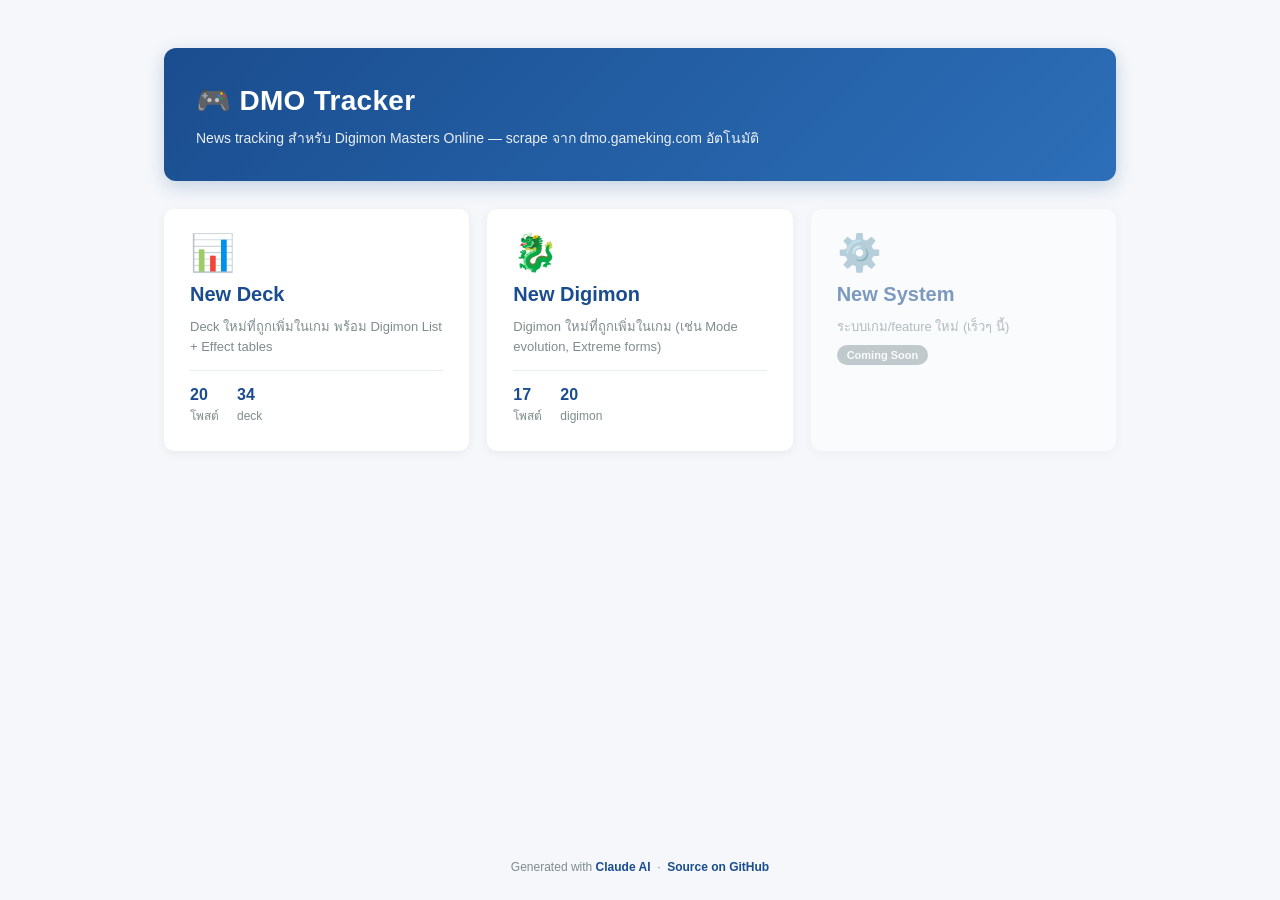
==== commit e0cfc965: "Expand site: add /docs/digimon.html + landing index, restructure /docs - New: scan_digimon.py (cache" ====
--- a/docs/index.html
+++ b/docs/index.html
@@ -2,1198 +2,86 @@
 <html lang="th">
 <head>
 <meta charset="UTF-8">
-<title>DMO New Deck Add Report</title>
+<title>DMO Tracker — dmo-hub</title>
 <style>
   * { box-sizing: border-box; }
-  body { font-family: "Segoe UI", "Helvetica Neue", Arial, sans-serif; margin: 0; color: #2c3e50; background: #f5f7fa; line-height: 1.5; }
-  .container { max-width: 1200px; margin: 0 auto; padding: 24px; display: grid; grid-template-columns: 240px 1fr; gap: 28px; }
-  @media (max-width: 900px) { .container { grid-template-columns: 1fr; } .toc { position: static !important; max-height: none !important; } }
+  body { font-family: "Segoe UI", "Helvetica Neue", Arial, sans-serif; margin: 0; color: #2c3e50; background: #f5f7fa; line-height: 1.5; min-height: 100vh; display: flex; flex-direction: column; }
+  .container { max-width: 1000px; margin: 0 auto; padding: 48px 24px; flex: 1; width: 100%; }
 
-  /* Sidebar — compact */
-  .toc { position: sticky; top: 16px; max-height: calc(100vh - 32px); overflow-y: auto;
-         background: white; border-radius: 10px; padding: 14px; box-shadow: 0 2px 8px rgba(0,0,0,0.06); font-size: 12.5px; }
-  .toc h3 { margin: 0 0 8px 0; color: #1a4d8f; font-size: 13px; border-bottom: 2px solid #e7eef6; padding-bottom: 5px; }
-  .toc h4 { margin: 10px 0 4px 0; font-size: 10.5px; color: #888; text-transform: uppercase; letter-spacing: 0.5px; }
-  .toc a { color: #2c3e50; text-decoration: none; display: block; padding: 3px 6px; border-radius: 4px; line-height: 1.35; }
-  .toc a:hover { background: #eef4fb; color: #1a4d8f; }
-  .toc a.featured { color: #c0392b; font-weight: 600; }
+  .hero { background: linear-gradient(135deg, #1a4d8f, #2c6fb8); border-radius: 12px; padding: 32px 32px; margin-bottom: 28px;
+          box-shadow: 0 6px 18px rgba(26,77,143,0.22); color: white; }
+  .hero h1 { margin: 0 0 6px 0; font-size: 28px; letter-spacing: 0.3px; }
+  .hero p { margin: 0; opacity: 0.9; font-size: 14px; }
 
-  /* Hero header — title + stats inline (gradient bar) */
-  .hero { background: linear-gradient(135deg, #1a4d8f, #2c6fb8); border-radius: 10px; padding: 18px 24px; margin-bottom: 14px;
-          display: flex; align-items: center; justify-content: space-between; flex-wrap: wrap; gap: 18px;
-          box-shadow: 0 4px 14px rgba(26,77,143,0.20); }
-  .hero h1 { color: white; margin: 0; font-size: 22px; line-height: 1.2; letter-spacing: 0.2px; }
-  .hero-stats { display: flex; gap: 22px; }
-  .hero-stat { text-align: center; color: white; padding: 0 6px; }
-  .hero-stat .num { font-size: 30px; font-weight: 700; line-height: 1; }
-  .hero-stat .lbl { font-size: 10.5px; opacity: 0.88; text-transform: uppercase; letter-spacing: 0.5px; margin-top: 4px; }
-  .warn { background: #fff8e1; border-left: 4px solid #f39c12; padding: 10px 14px; border-radius: 4px; font-size: 13px; margin-bottom: 24px; }
+  .card-grid { display: grid; grid-template-columns: repeat(auto-fit, minmax(280px, 1fr)); gap: 18px; }
 
-  /* Section headers */
-  .section-title { font-size: 22px; color: #fff; background: linear-gradient(135deg, #1a4d8f, #2c6fb8); padding: 12px 18px; border-radius: 8px; margin: 32px 0 16px 0; box-shadow: 0 2px 6px rgba(26,77,143,0.2); }
-  .section-title.patch { background: linear-gradient(135deg, #9b3f1a, #c0573a); box-shadow: 0 2px 6px rgba(155,63,26,0.2); }
+  .card { background: white; border-radius: 10px; padding: 24px; text-decoration: none; color: inherit;
+          box-shadow: 0 2px 10px rgba(0,0,0,0.06); transition: transform 0.15s, box-shadow 0.15s;
+          display: flex; flex-direction: column; gap: 8px; border: 2px solid transparent; }
+  .card:hover { transform: translateY(-2px); box-shadow: 0 6px 18px rgba(26,77,143,0.15); border-color: #2c6fb8; }
+  .card.disabled { opacity: 0.55; cursor: not-allowed; }
+  .card.disabled:hover { transform: none; box-shadow: 0 2px 10px rgba(0,0,0,0.06); border-color: transparent; }
 
-  /* Post (idx) card */
-  .post { background: white; border-radius: 10px; padding: 20px 24px; margin-bottom: 20px; box-shadow: 0 2px 8px rgba(0,0,0,0.06); }
-  .post-header { display: flex; align-items: baseline; gap: 12px; flex-wrap: wrap; margin-bottom: 4px; }
-  .post-header .idx-badge { background: #1a4d8f; color: white; padding: 3px 10px; border-radius: 12px; font-size: 12px; font-weight: 600; }
-  .post-header.patch .idx-badge { background: #9b3f1a; }
-  .post-header h2 { color: #2c3e50; font-size: 19px; margin: 0; }
-  .post-header .date { color: #95a5a6; font-size: 13px; }
-  .src { font-size: 12px; margin: 0 0 16px 0; }
-  .src a { color: #2c6fb8; text-decoration: none; }
-  .src a:hover { text-decoration: underline; }
-  .featured-badge { background: #f39c12; color: white; padding: 2px 8px; border-radius: 8px; font-size: 11px; margin-left: 4px; }
+  .card .icon { font-size: 36px; line-height: 1; }
+  .card h2 { margin: 0; color: #1a4d8f; font-size: 20px; }
+  .card .desc { color: #7f8c8d; font-size: 13px; margin: 0; }
+  .card .stats { display: flex; gap: 18px; margin-top: 6px; padding-top: 12px; border-top: 1px solid #e7eef6; }
+  .card .stat { font-size: 12px; color: #7f8c8d; }
+  .card .stat b { color: #1a4d8f; font-size: 16px; display: block; }
+  .card .badge { display: inline-block; background: #f39c12; color: white; padding: 2px 10px; border-radius: 10px; font-size: 11px; font-weight: 600; align-self: flex-start; }
+  .card.disabled .badge { background: #95a5a6; }
 
-  /* Deck block */
-  .deck { margin: 18px 0; padding: 16px 20px; background: #fafbfc; border-radius: 8px; box-shadow: 0 0 0 2px #f39c12; }
-  .deck-name { font-size: 16px; font-weight: 700; color: #1a4d8f; margin-bottom: 14px; }
-  .deck.patch .deck-name { color: #9b3f1a; }
-  .deck-body { display: block; }
-
-  /* Labels — gameking bullet style */
-  .gk-label { font-size: 14px; font-weight: 600; color: #2c3e50; margin: 14px 0 8px 0; padding-left: 14px; position: relative; }
-  .gk-label::before { content: "•"; position: absolute; left: 0; color: #1a4d8f; font-size: 18px; line-height: 1; }
-  .deck.patch .gk-label::before { color: #9b3f1a; }
-
-  /* Tables — match gameking original layout (centered, blue header, black borders) but use main font */
-  .gk-table { border-collapse: collapse; margin: 4px auto 14px auto; background: white; font-size: 13px; }
-  .gk-table th, .gk-table td { border: 1px solid #000; padding: 6px 14px; }
-  .gk-table th { background: #1f4e79; color: white; text-align: center; font-weight: 600; font-size: 13px; }
-  .gk-table td { text-align: center; background: white; color: #2c3e50; }
-  .digimon-table { min-width: 320px; }
-  .effect-table { min-width: 580px; }
-  @media (max-width: 700px) { .effect-table { min-width: 0; width: 100%; } .gk-table th, .gk-table td { padding: 5px 8px; font-size: 13px; } }
-
-  .note { font-size: 12px; color: #7f8c8d; font-style: italic; margin-top: 8px; padding: 6px 10px; background: #fffbf0; border-left: 3px solid #f39c12; border-radius: 3px; }
-
-  .methodology { font-size: 12px; color: #7f8c8d; background: white; padding: 14px 18px; border-radius: 8px; margin-top: 32px; box-shadow: 0 1px 4px rgba(0,0,0,0.05); }
-
-  /* Filter bar — compact */
-  .filter-bar { background: white; border-radius: 10px; padding: 12px 16px; margin-bottom: 18px; box-shadow: 0 2px 8px rgba(0,0,0,0.06);
-                display: flex; align-items: end; gap: 14px; flex-wrap: wrap; }
-  .filter-bar h3 { margin: 0; color: #1a4d8f; font-size: 13px; padding-bottom: 8px; flex-shrink: 0; white-space: nowrap; }
-  .filter-row { display: grid; grid-template-columns: 1fr 1fr auto; gap: 10px; align-items: end; flex: 1; min-width: 260px; }
-  @media (max-width: 700px) { .filter-row { grid-template-columns: 1fr; } .filter-bar { flex-direction: column; align-items: stretch; } .filter-bar h3 { padding-bottom: 0; } }
-  .filter-group { display: flex; flex-direction: column; gap: 3px; }
-  .filter-group label { font-size: 10.5px; color: #7f8c8d; text-transform: uppercase; letter-spacing: 0.5px; }
-  .filter-group input, .filter-group select { padding: 7px 10px; border: 1.5px solid #d5dde6; border-radius: 6px; font-size: 13px; outline: none; transition: border-color 0.15s; background: white; height: 34px; }
-  .filter-group input:focus, .filter-group select:focus { border-color: #2c6fb8; }
-  .filter-btn { padding: 7px 14px; background: #95a5a6; color: white; border: none; border-radius: 6px; font-size: 13px; cursor: pointer; height: 34px; }
-  .filter-btn:hover { background: #7f8c8d; }
-  .filter-status { font-size: 12px; color: #7f8c8d; flex-basis: 100%; padding-top: 4px; line-height: 1.5; }
-  .filter-status b { color: #1a4d8f; }
-  .deck.hidden, .post.hidden { display: none; }
-  .deck.match { box-shadow: 0 0 0 3px #e67e22; }
-  .post mark { background: #fff3a8; padding: 0 2px; border-radius: 2px; }
+  footer { text-align: center; color: #7f8c8d; font-size: 12px; padding: 24px; }
+  footer a { color: #1a4d8f; text-decoration: none; font-weight: 600; }
+  footer a:hover { text-decoration: underline; }
 </style>
 </head>
 <body>
+
 <div class="container">
 
-<!-- ===================== TOC ===================== -->
-<aside class="toc">
-  <h3>สารบัญ</h3>
-
-  <h4>EventView (16 โพสต์)</h4>
-  <a href="#e622">idx 622 — D5 and Ultimate DigiXros</a>
-  <a href="#e663">idx 663 — White Wings (Gurei Tou + Garuru Hou)</a>
-  <a href="#e673">idx 673 — God's Will + Four Holy Beasts</a>
-  <a href="#e683">idx 683 — Divine Spear / Guardians</a>
-  <a href="#e692">idx 692 — Goddess of False Neverland</a>
-  <a href="#e708">idx 708 — Ultimate Holy War!</a>
-  <a href="#e731">idx 731 — White Wings</a>
-  <a href="#e734">idx 734 — Justice / Savior / Corrupted</a>
-  <a href="#e743">idx 743 — Reunion</a>
-  <a href="#e759">idx 759 — Invasion of Real World!</a>
-  <a href="#e770">idx 770 — Last Evolution: Kizuna</a>
-  <a href="#e782">idx 782 — Our hope, our light</a>
-  <a href="#e784">idx 784 — Transcending Time</a>
-  <a href="#e791">idx 791 — Wings of Temptation</a>
-  <a href="#e798">idx 798 — Final Phase / Virus</a>
-  <a href="#e810">idx 810 — Fear of the Abyss</a>
-
-  <h4>PatchNote (4 โพสต์)</h4>
-  <a href="#p4110">idx 4110 — Abyssal Fear</a>
-  <a href="#p4114">idx 4114 — True Form Destroyer</a>
-  <a href="#p4121">idx 4121 — Wings of Justice</a>
-  <a href="#p4148">idx 4148 — Quantumon (3)</a>
-</aside>
-
-<!-- ===================== MAIN ===================== -->
-<main>
-  <!-- ===== Hero header ===== -->
   <div class="hero">
-    <h1>DMO – New Deck Add Report</h1>
-    <div class="hero-stats">
-      <div class="hero-stat"><div class="num">20</div><div class="lbl">โพสต์</div></div>
-      <div class="hero-stat"><div class="num">34</div><div class="lbl">deck ใหม่</div></div>
-    </div>
+    <h1>🎮 DMO Tracker</h1>
+    <p>News tracking สำหรับ Digimon Masters Online — scrape จาก dmo.gameking.com อัตโนมัติ</p>
   </div>
 
-  <!-- ===== Filter bar ===== -->
-  <div class="filter-bar">
-    <h3>🔍 Filter</h3>
-    <div class="filter-row">
-      <div class="filter-group">
-        <label for="f-digimon">Digimon</label>
-        <select id="f-digimon"><option value="">— ทั้งหมด —</option></select>
+  <div class="card-grid">
+
+    <a href="decks.html" class="card">
+      <div class="icon">📊</div>
+      <h2>New Deck</h2>
+      <p class="desc">Deck ใหม่ที่ถูกเพิ่มในเกม พร้อม Digimon List + Effect tables</p>
+      <div class="stats">
+        <div class="stat"><b>20</b>โพสต์</div>
+        <div class="stat"><b>34</b>deck</div>
       </div>
-      <div class="filter-group">
-        <label for="f-effect">Effect Name</label>
-        <select id="f-effect"><option value="">— ทั้งหมด —</option></select>
+    </a>
+
+    <a href="digimon.html" class="card">
+      <div class="icon">🐉</div>
+      <h2>New Digimon</h2>
+      <p class="desc">Digimon ใหม่ที่ถูกเพิ่มในเกม (เช่น Mode evolution, Extreme forms)</p>
+      <div class="stats">
+        <div class="stat"><b>17</b>โพสต์</div>
+        <div class="stat"><b>20</b>digimon</div>
       </div>
-      <button class="filter-btn" id="f-reset" title="ล้างฟิลเตอร์">Reset</button>
+    </a>
+
+    <div class="card disabled">
+      <div class="icon">⚙️</div>
+      <h2>New System</h2>
+      <p class="desc">ระบบเกม/feature ใหม่ (เร็วๆ นี้)</p>
+      <span class="badge">Coming Soon</span>
     </div>
-    <div class="filter-status" id="f-status">แสดงทั้งหมด <b id="f-count">34</b> deck จาก <b>20</b> โพสต์</div>
+
   </div>
 
-  <!-- ============ 622 ============ -->
-  <section class="post" id="e622">
-    <div class="post-header">
-      <span class="idx-badge">idx 622</span>
-      <h2>D5 and Ultimate DigiXros</h2>
-      <span class="date">02.05.2023</span>
-    </div>
-    <p class="src"><a href="https://dmo.gameking.com/news/EventView.aspx?idx=622" target="_blank">EventView.aspx?idx=622 ↗</a></p>
+</div>
 
-    <div class="deck">
-      <div class="deck-name">D5 and Ultimate DigiXros</div>
-      <div class="deck-body">
-        <div>
-          <p class="gk-label">Digimon List</p>
-          <table class="gk-table digimon-table"><tr><th>D5 and Ultimate DigiXros</th></tr>
-          <tr><td>Shoutmon X7 Superior Mode</td></tr></table>
-        </div>
-        <div>
-          <p class="gk-label">Effect</p>
-          <table class="gk-table effect-table">
-          <tr><th>Effect</th><th>Activation</th><th>Effect</th></tr>
-          <tr><td>Skill Damage</td><td>Always Active</td><td>15% additional damage</td></tr>
-          <tr><td>Critical Damage</td><td>3% chance</td><td>100% Increase for 10s</td></tr>
-          <tr><td>Attack Speed</td><td>Always Active</td><td>15% Increase</td></tr>
-          </table>
-        </div>
-      </div>
-    </div>
-  </section>
+<footer>
+  Generated with <a href="https://claude.ai/" target="_blank">Claude AI</a>
+  &nbsp;·&nbsp; <a href="https://github.com/dmo-hub/dmo" target="_blank">Source on GitHub</a>
+</footer>
 
-  <!-- ============ 663 ============ -->
-  <section class="post" id="e663">
-    <div class="post-header">
-      <span class="idx-badge">idx 663</span>
-      <h2>White Wings: Gurei Tou of Courage + Garuru Hou of Friendship</h2>
-      <span class="date">05.03.2024</span>
-    </div>
-    <p class="src"><a href="https://dmo.gameking.com/news/EventView.aspx?idx=663" target="_blank">EventView.aspx?idx=663 ↗</a></p>
-
-    <div class="deck">
-      <div class="deck-name">1. White Wings: Gurei Tou of Courage</div>
-      <div class="deck-body">
-        <div>
-          <p class="gk-label">Digimon List</p>
-          <table class="gk-table digimon-table"><tr><th>White Wings: Gurei Tou of Courage</th></tr>
-          <tr><td>Agumon</td></tr><tr><td>Greymon</td></tr><tr><td>MetalGreymon</td></tr>
-          <tr><td>WarGreymon</td></tr><tr><td>Jogress (Omegamon)</td></tr><tr><td>Omegamon Merciful Mode</td></tr></table>
-        </div>
-        <div>
-          <p class="gk-label">Effect</p>
-          <table class="gk-table effect-table">
-          <tr><th>Name</th><th>Activation Probability</th><th>Effect</th></tr>
-          <tr><td>Attack Speed</td><td>Always Active</td><td>22% Increase</td></tr>
-          <tr><td>Critical Damage</td><td>10% chance on normal attack</td><td>125% Increase for 10s</td></tr>
-          <tr><td>Attack</td><td>20% chance on normal attack</td><td>30% additional damage for 7s</td></tr>
-          </table>
-        </div>
-      </div>
-    </div>
-
-    <div class="deck">
-      <div class="deck-name">2. White Wings: Garuru Hou of Friendship</div>
-      <div class="deck-body">
-        <div>
-          <p class="gk-label">Digimon List</p>
-          <table class="gk-table digimon-table"><tr><th>White Wings: Garuru Hou of Friendship</th></tr>
-          <tr><td>Gabumon</td></tr><tr><td>Garurumon</td></tr><tr><td>WereGarurumon</td></tr>
-          <tr><td>MetalGarurumon</td></tr><tr><td>Jogress (Omegamon)</td></tr><tr><td>Omegamon Merciful Mode</td></tr></table>
-        </div>
-        <div>
-          <p class="gk-label">Effect</p>
-          <table class="gk-table effect-table">
-          <tr><th>Name</th><th>Activation Probability</th><th>Effect</th></tr>
-          <tr><td>Skill Damage</td><td>Always Active</td><td>25% Increase</td></tr>
-          <tr><td>Critical Damage</td><td>10% chance on normal attack</td><td>125% Increase for 10s</td></tr>
-          <tr><td>Skill Damage</td><td>20% chance on normal attack</td><td>25% Increase for 10s</td></tr>
-          </table>
-        </div>
-      </div>
-    </div>
-  </section>
-
-  <!-- ============ 673 ============ -->
-  <section class="post" id="e673">
-    <div class="post-header">
-      <span class="idx-badge">idx 673</span>
-      <h2>God's Will + Leader of the Awakened Four Holy Beasts</h2>
-      <span class="date">11.06.2024</span>
-    </div>
-    <p class="src"><a href="https://dmo.gameking.com/news/EventView.aspx?idx=673" target="_blank">EventView.aspx?idx=673 ↗</a></p>
-
-    <div class="deck">
-      <div class="deck-name">1. God's Will</div>
-      <div class="deck-body">
-        <div>
-          <p class="gk-label">Digimon List</p>
-          <table class="gk-table digimon-table"><tr><th>God's Will</th></tr>
-          <tr><td>Taomon</td></tr><tr><td>Sakuyamon</td></tr><tr><td>Sakuyamon (Awaken)</td></tr>
-          <tr><td>Kuzuhamon</td></tr><tr><td>Kuzuhamon MikoMode</td></tr></table>
-        </div>
-        <div>
-          <p class="gk-label">Effect</p>
-          <table class="gk-table effect-table">
-          <tr><th>Effect Name</th><th>Activation Probability</th><th>Activation Effect</th></tr>
-          <tr><td>Attack Speed</td><td>Always Active</td><td>Attack Speed 17% Increase</td></tr>
-          <tr><td>Critical Damage</td><td>10% chance on Normal Attack</td><td>Critical Damage 80% Increase for 10s</td></tr>
-          <tr><td>Skill Damage</td><td>10% chance on Normal Attack</td><td>Skill Damage 30% Increase for 10s</td></tr>
-          </table>
-        </div>
-      </div>
-    </div>
-
-    <div class="deck">
-      <div class="deck-name">2. Leader of the Awakened Four Holy Beasts</div>
-      <div class="deck-body">
-        <div>
-          <p class="gk-label">Digimon List</p>
-          <table class="gk-table digimon-table"><tr><th>Leader of the Awakened Four Holy Beasts</th></tr>
-          <tr><td>Qinglongmon</td></tr><tr><td>Xuanwumon</td></tr><tr><td>Zhuqiaomon</td></tr>
-          <tr><td>Baihumon</td></tr><tr><td>Fanglongmon (Awaken)</td></tr></table>
-        </div>
-        <div>
-          <p class="gk-label">Effect</p>
-          <table class="gk-table effect-table">
-          <tr><th>Effect Name</th><th>Activation Probability</th><th>Activation Effect</th></tr>
-          <tr><td>Attack Speed</td><td>Always Active</td><td>Attack Speed 8% Increase</td></tr>
-          <tr><td>HP Increase</td><td>Always Active</td><td>HP 10% Increase</td></tr>
-          </table>
-        </div>
-      </div>
-    </div>
-  </section>
-
-  <!-- ============ 683 ============ -->
-  <section class="post" id="e683">
-    <div class="post-header">
-      <span class="idx-badge">idx 683</span>
-      <h2>Divine Spear / Guardians of the Digital World</h2>
-      <span class="date">20.08.2024</span>
-    </div>
-    <p class="src"><a href="https://dmo.gameking.com/news/EventView.aspx?idx=683" target="_blank">EventView.aspx?idx=683 ↗</a></p>
-
-    <div class="deck">
-      <div class="deck-name">1. Divine Spear and Sacred Sword of Light</div>
-      <div class="deck-body">
-        <div>
-          <p class="gk-label">Digimon List</p>
-          <table class="gk-table digimon-table"><tr><th>Divine Spear and Sacred Sword of Light</th></tr>
-          <tr><td>Guilmon</td></tr><tr><td>Growlmon</td></tr><tr><td>WarGrowlmon</td></tr>
-          <tr><td>Gallantmon</td></tr><tr><td>Gallantmon Crimson Mode</td></tr></table>
-        </div>
-        <div>
-          <p class="gk-label">Effect</p>
-          <table class="gk-table effect-table">
-          <tr><th>Effect Name</th><th>Activation Probability</th><th>Activation Effect</th></tr>
-          <tr><td>Attack Speed</td><td>Always Active</td><td>Increases Attack Speed by 20%</td></tr>
-          <tr><td>Skill Damage</td><td>Always Active</td><td>Increases Skill Damage by 80%</td></tr>
-          <tr><td>Skill Damage</td><td>When using normal attacks, 20% chance</td><td>Increase Skill Damage by 50% for 10 seconds</td></tr>
-          </table>
-        </div>
-      </div>
-    </div>
-
-    <div class="deck">
-      <div class="deck-name">2. Guardians of the Digital World</div>
-      <div class="deck-body">
-        <div>
-          <p class="gk-label">Digimon List</p>
-          <table class="gk-table digimon-table"><tr><th>Guardians of the Digital World</th></tr>
-          <tr><td>Omegamon Merciful Mode</td></tr><tr><td>Shoutmon X7 Superior Mode</td></tr>
-          <tr><td>Kuzuhamon Miko Mode</td></tr><tr><td>Gallantmon Crimson Mode</td></tr></table>
-        </div>
-        <div>
-          <p class="gk-label">Effect</p>
-          <table class="gk-table effect-table">
-          <tr><th>Effect Name</th><th>Activation Probability</th><th>Activation Effect</th></tr>
-          <tr><td>Attack Speed</td><td>Always Active</td><td>Increases Attack Speed by 22%</td></tr>
-          <tr><td>Health Increase</td><td>Always Active</td><td>Increases Health by 30%</td></tr>
-          <tr><td>Skill Damage</td><td>Always Active</td><td>Increases Skill Damage by 70%</td></tr>
-          <tr><td>Critical Damage</td><td>Always Active</td><td>Increases Critical Damage by 125%</td></tr>
-          </table>
-        </div>
-      </div>
-    </div>
-    <p class="note">หมายเหตุ: deck "Guardians of the Digital World" นี้คือ version แรก (Aug 2024) — version upgrade ที่ idx 784 มี [Extreme] Susanoomon เพิ่มและค่า effect สูงกว่า</p>
-  </section>
-
-  <!-- ============ 692 ============ -->
-  <section class="post" id="e692">
-    <div class="post-header">
-      <span class="idx-badge">idx 692</span>
-      <h2>The Goddess of the False Neverland</h2>
-      <span class="date">12.11.2024</span>
-    </div>
-    <p class="src"><a href="https://dmo.gameking.com/news/EventView.aspx?idx=692" target="_blank">EventView.aspx?idx=692 ↗</a></p>
-
-    <div class="deck">
-      <div class="deck-name">The Goddess of the False Neverland</div>
-      <div class="deck-body">
-        <div>
-          <p class="gk-label">Digimon List</p>
-          <table class="gk-table digimon-table"><tr><th>The Goddess of the False Neverland</th></tr>
-          <tr><td>Eosmon_LV4</td></tr><tr><td>Eosmon_LV5</td></tr><tr><td>Eosmon_LV6</td></tr></table>
-        </div>
-        <div>
-          <p class="gk-label">Effect</p>
-          <table class="gk-table effect-table">
-          <tr><th>Effect</th><th>Chance</th><th>Detail</th></tr>
-          <tr><td>Attack Speed</td><td>Always Active</td><td>19% Increase</td></tr>
-          <tr><td>Skill Damage</td><td>Always Active</td><td>35% Increase (when using skill)</td></tr>
-          <tr><td>Reset Cooltime</td><td>10% chance</td><td>Reset attack skill cooltime</td></tr>
-          </table>
-        </div>
-      </div>
-    </div>
-  </section>
-
-  <!-- ============ 708 ============ -->
-  <section class="post" id="e708">
-    <div class="post-header">
-      <span class="idx-badge">idx 708</span>
-      <h2>The End, The Ultimate Holy War!</h2>
-      <span class="date">18.03.2025</span>
-    </div>
-    <p class="src"><a href="https://dmo.gameking.com/news/EventView.aspx?idx=708" target="_blank">EventView.aspx?idx=708 ↗</a></p>
-
-    <div class="deck">
-      <div class="deck-name">The End, The Ultimate Holy War!</div>
-      <div class="deck-body">
-        <div>
-          <p class="gk-label">Digimon List</p>
-          <table class="gk-table digimon-table"><tr><th>The End, The Ultimate Holy War!</th></tr>
-          <tr><td>ZeedMillenniummon</td></tr><tr><td>WarGreymon</td></tr><tr><td>MetalGarurumon</td></tr></table>
-        </div>
-        <div>
-          <p class="gk-label">Effect</p>
-          <table class="gk-table effect-table">
-          <tr><th>Effect</th><th>Chance</th><th>Detail</th></tr>
-          <tr><td>Attack Speed</td><td>Always Active</td><td>17% Increase</td></tr>
-          <tr><td>HP</td><td>Always Active</td><td>30% Increase</td></tr>
-          <tr><td>Base Attack</td><td>Always Active</td><td>45% Increase</td></tr>
-          </table>
-        </div>
-      </div>
-    </div>
-  </section>
-
-  <!-- ============ 731 ============ -->
-  <section class="post" id="e731">
-    <div class="post-header">
-      <span class="idx-badge">idx 731</span>
-      <h2>White Wings: Sorrow and Determination</h2>
-      <span class="date">13.05.2025</span>
-    </div>
-    <p class="src"><a href="https://dmo.gameking.com/news/EventView.aspx?idx=731" target="_blank">EventView.aspx?idx=731 ↗</a></p>
-
-    <div class="deck">
-      <div class="deck-name">White Wings: Sorrow and Determination</div>
-      <div class="deck-body">
-        <div>
-          <p class="gk-label">Digimon List</p>
-          <table class="gk-table digimon-table"><tr><th>White Wings: Sorrow and Determination</th></tr>
-          <tr><td>Omegamon: Merciful Mode</td></tr></table>
-        </div>
-        <div>
-          <p class="gk-label">Effect</p>
-          <table class="gk-table effect-table">
-          <tr><th>Effect</th><th>Chance</th><th>Detail</th></tr>
-          <tr><td>Attack Speed</td><td>Always Active</td><td>20% Increase</td></tr>
-          <tr><td>Critical Damage</td><td>Always Active</td><td>125% Increase</td></tr>
-          <tr><td>Skill Damage</td><td>20% chance on basic atk</td><td>30% Increase for 10s</td></tr>
-          </table>
-        </div>
-      </div>
-    </div>
-  </section>
-
-  <!-- ============ 734 ============ -->
-  <section class="post" id="e734">
-    <div class="post-header">
-      <span class="idx-badge">idx 734</span>
-      <h2>3 New Decks (Justice / Savior / Corrupted)</h2>
-    </div>
-    <p class="src"><a href="https://dmo.gameking.com/news/EventView.aspx?idx=734" target="_blank">EventView.aspx?idx=734 ↗</a></p>
-
-    <div class="deck">
-      <div class="deck-name">1. Justice Veiled in Darkness</div>
-      <div class="deck-body">
-        <div>
-          <p class="gk-label">Digimon List</p>
-          <table class="gk-table digimon-table"><tr><th>Justice Veiled in Darkness</th></tr>
-          <tr><td>Kuzuhamon Miko Mode</td></tr><tr><td>Eosmon</td></tr><tr><td>BloomLordmon</td></tr><tr><td>ZeedMillenniummon</td></tr></table>
-        </div>
-        <div>
-          <p class="gk-label">Effect</p>
-          <table class="gk-table effect-table">
-          <tr><th>Effect</th><th>Chance</th><th>Detail</th></tr>
-          <tr><td>Attack Speed</td><td>Always Active</td><td>22% Increase</td></tr>
-          <tr><td>Attribute Damage</td><td>Always Active</td><td>5% Increase</td></tr>
-          <tr><td>Critical Damage</td><td>Always Active</td><td>100% Increase</td></tr>
-          <tr><td>Attack Amplification</td><td>Always Active</td><td>15% Increase</td></tr>
-          </table>
-        </div>
-      </div>
-    </div>
-
-    <div class="deck">
-      <div class="deck-name">2. Savior Who Protects Peace</div>
-      <div class="deck-body">
-        <div>
-          <p class="gk-label">Digimon List</p>
-          <table class="gk-table digimon-table"><tr><th>Savior Who Protects Peace</th></tr>
-          <tr><td>Omegamon Merciful Mode</td></tr><tr><td>Shoutmon X7 Superior Mode</td></tr>
-          <tr><td>Gallantmon Crimson Mode</td></tr><tr><td>Imperialdramon Paladin Mode</td></tr></table>
-        </div>
-        <div>
-          <p class="gk-label">Effect</p>
-          <table class="gk-table effect-table">
-          <tr><th>Effect</th><th>Chance</th><th>Detail</th></tr>
-          <tr><td>Attack Speed</td><td>Always Active</td><td>22% Increase</td></tr>
-          <tr><td>HP</td><td>Always Active</td><td>50% Increase</td></tr>
-          <tr><td>Skill Damage</td><td>Always Active</td><td>80% Increase</td></tr>
-          <tr><td>Attack Increase</td><td>Always Active</td><td>45% Increase</td></tr>
-          </table>
-        </div>
-      </div>
-    </div>
-
-    <div class="deck">
-      <div class="deck-name">3. Corrupted Purification Ritual</div>
-      <div class="deck-body">
-        <div>
-          <p class="gk-label">Digimon List</p>
-          <table class="gk-table digimon-table"><tr><th>Corrupted Purification Ritual</th></tr>
-          <tr><td>Kuzuhamon Miko Mode</td></tr><tr><td>Kuzuhamon</td></tr><tr><td>Siriusmon</td></tr></table>
-        </div>
-        <div>
-          <p class="gk-label">Effect</p>
-          <table class="gk-table effect-table">
-          <tr><th>Effect</th><th>Chance</th><th>Detail</th></tr>
-          <tr><td>Attack Speed</td><td>Always Active</td><td>18% Increase</td></tr>
-          <tr><td>HP</td><td>Always Active</td><td>40% Increase</td></tr>
-          <tr><td>Attribute Damage</td><td>Always Active</td><td>5% Increase</td></tr>
-          </table>
-        </div>
-      </div>
-    </div>
-
-    <p class="note">[Existing Deck Effect Changed] Digital World The Guardian: HP 30%→40%, Critical Damage 125%→150%</p>
-  </section>
-
-  <!-- ============ 743 - REUNION ============ -->
-  <section class="post" id="e743">
-    <div class="post-header">
-      <span class="idx-badge">idx 743</span>
-      <h2>Reunion <span class="featured-badge">★ ตัวอย่างต้นฉบับ</span></h2>
-      <span class="date">17.06.2025</span>
-    </div>
-    <p class="src"><a href="https://dmo.gameking.com/news/EventView.aspx?idx=743" target="_blank">EventView.aspx?idx=743 ↗</a></p>
-
-    <div class="deck">
-      <div class="deck-name">Reunion</div>
-      <div class="deck-body">
-        <div>
-          <p class="gk-label">Digimon List</p>
-          <table class="gk-table digimon-table"><tr><th>Reunion</th></tr>
-          <tr><td>Alphamon Ouryuken [Extreme]</td></tr><tr><td>Omegamon</td></tr></table>
-        </div>
-        <div>
-          <p class="gk-label">Effect</p>
-          <table class="gk-table effect-table">
-          <tr><th>Effect</th><th>Chance</th><th>Detail</th></tr>
-          <tr><td>Attack Speed</td><td>Always Active</td><td>20% Increase</td></tr>
-          <tr><td>Attack Speed</td><td>20% chance on Normal Atk</td><td>10% Increase</td></tr>
-          <tr><td>Hit Rate</td><td>Always Active</td><td>7% Amplify</td></tr>
-          </table>
-        </div>
-      </div>
-    </div>
-  </section>
-
-  <!-- ============ 759 ============ -->
-  <section class="post" id="e759">
-    <div class="post-header">
-      <span class="idx-badge">idx 759</span>
-      <h2>Invasion of the Real World!</h2>
-      <span class="date">22.07.2025</span>
-    </div>
-    <p class="src"><a href="https://dmo.gameking.com/news/EventView.aspx?idx=759" target="_blank">EventView.aspx?idx=759 ↗</a></p>
-
-    <div class="deck">
-      <div class="deck-name">Invasion of the Real World!</div>
-      <div class="deck-body">
-        <div>
-          <p class="gk-label">Digimon List (11)</p>
-          <table class="gk-table digimon-table"><tr><th>Invasion of the Real World!</th></tr>
-          <tr><td>[Extreme] Lucemon : Satan Mode</td></tr>
-          <tr><td>Agnimon</td></tr><tr><td>Fairimon</td></tr><tr><td>Chakkumon</td></tr>
-          <tr><td>Arbormon</td></tr><tr><td>Grotmon</td></tr><tr><td>Wolfmon</td></tr>
-          <tr><td>Blitzmon</td></tr><tr><td>Lanamon</td></tr><tr><td>Lowemon</td></tr><tr><td>Mercuremon</td></tr></table>
-        </div>
-        <div>
-          <p class="gk-label">Effect</p>
-          <table class="gk-table effect-table">
-          <tr><th>Effect</th><th>Chance</th><th>Detail</th></tr>
-          <tr><td>Attack Speed</td><td>Passive</td><td>18% Increase</td></tr>
-          <tr><td>Attribute Damage</td><td>Passive</td><td>7% Increase</td></tr>
-          <tr><td>Hit Rate</td><td>Passive</td><td>10% Increase</td></tr>
-          </table>
-        </div>
-      </div>
-    </div>
-  </section>
-
-  <!-- ============ 770 ============ -->
-  <section class="post" id="e770">
-    <div class="post-header">
-      <span class="idx-badge">idx 770</span>
-      <h2>Last Evolution: Kizuna</h2>
-      <span class="date">19.08.2025</span>
-    </div>
-    <p class="src"><a href="https://dmo.gameking.com/news/EventView.aspx?idx=770" target="_blank">EventView.aspx?idx=770 ↗</a></p>
-
-    <div class="deck">
-      <div class="deck-name">Last Evolution: Kizuna</div>
-      <div class="deck-body">
-        <div>
-          <p class="gk-label">Digimon List</p>
-          <table class="gk-table digimon-table"><tr><th>Last Evolution: Kizuna</th></tr>
-          <tr><td>Last Evolution: Kizuna</td></tr>
-          <tr><td>Omegamon</td></tr>
-          <tr><td>Eosmon</td></tr></table>
-        </div>
-        <div>
-          <p class="gk-label">Effect</p>
-          <table class="gk-table effect-table">
-          <tr><th>Effect Name</th><th>Activation Chance</th><th>Effect</th></tr>
-          <tr><td>Attack Speed</td><td>Passive</td><td>18% Increase</td></tr>
-          <tr><td>Skill Damage</td><td>Passive</td><td>130% Increase</td></tr>
-          <tr><td>Attack</td><td>Passive</td><td>45% Increase</td></tr>
-          </table>
-        </div>
-      </div>
-    </div>
-  </section>
-
-  <!-- ============ 782 ============ -->
-  <section class="post" id="e782">
-    <div class="post-header">
-      <span class="idx-badge">idx 782</span>
-      <h2>Our hope, our light</h2>
-      <span class="date">23.09.2025</span>
-    </div>
-    <p class="src"><a href="https://dmo.gameking.com/news/EventView.aspx?idx=782" target="_blank">EventView.aspx?idx=782 ↗</a></p>
-
-    <div class="deck">
-      <div class="deck-name">Our hope, our light</div>
-      <div class="deck-body">
-        <div>
-          <p class="gk-label">Digimon List</p>
-          <table class="gk-table digimon-table"><tr><th>Our hope, our light</th></tr>
-          <tr><td>Goddramon</td></tr><tr><td>Holydramon</td></tr><tr><td>Millenniumon</td></tr>
-          <tr><td>[Awaken] WarGreymon</td></tr><tr><td>[Awaken] MetalGarurumon</td></tr><tr><td>[Awaken] ZeedMillenniumon</td></tr></table>
-        </div>
-        <div>
-          <p class="gk-label">Effect</p>
-          <table class="gk-table effect-table">
-          <tr><th>Effect</th><th>Chance</th><th>Detail</th></tr>
-          <tr><td>Attack Speed</td><td>Passive</td><td>19% Increase</td></tr>
-          <tr><td>HP</td><td>Passive</td><td>45% Increase</td></tr>
-          <tr><td>Skill Damage</td><td>Passive</td><td>200% Increase</td></tr>
-          </table>
-        </div>
-      </div>
-    </div>
-  </section>
-
-  <!-- ============ 784 ============ -->
-  <section class="post" id="e784">
-    <div class="post-header">
-      <span class="idx-badge">idx 784</span>
-      <h2>Transcending Time + 2 Upgrade Decks</h2>
-    </div>
-    <p class="src"><a href="https://dmo.gameking.com/news/EventView.aspx?idx=784" target="_blank">EventView.aspx?idx=784 ↗</a></p>
-
-    <div class="deck">
-      <div class="deck-name">1. Transcending Time, The Beginning of a Legend!</div>
-      <div class="deck-body">
-        <div>
-          <p class="gk-label">Digimon List (11)</p>
-          <table class="gk-table digimon-table"><tr><th>Transcending Time, The Beginning of a Legend!</th></tr>
-          <tr><td>[Extreme] Susanoomon</td></tr><tr><td>Vritramon</td></tr><tr><td>shutsmon</td></tr>
-          <tr><td>Blizzarmon</td></tr><tr><td>Petaldramon</td></tr><tr><td>Gigasmon</td></tr>
-          <tr><td>Garmmon</td></tr><tr><td>Bolgmon</td></tr><tr><td>Calamaramon</td></tr>
-          <tr><td>Kaiserleomon</td></tr><tr><td>Sefirotmon</td></tr></table>
-        </div>
-        <div>
-          <p class="gk-label">Effect</p>
-          <table class="gk-table effect-table">
-          <tr><th>Effect</th><th>Chance</th><th>Detail</th></tr>
-          <tr><td>Attack Speed</td><td>Passive</td><td>17% Increase</td></tr>
-          <tr><td>Critical Rate Damage</td><td>Passive</td><td>70% Increase</td></tr>
-          <tr><td>Skill Damage</td><td>Passive</td><td>70% Increase</td></tr>
-          </table>
-        </div>
-      </div>
-    </div>
-
-    <div class="deck">
-      <div class="deck-name">2. Guardians of the Digital World (Upgrade)</div>
-      <div class="deck-body">
-        <div>
-          <p class="gk-label">Digimon List</p>
-          <table class="gk-table digimon-table"><tr><th>Guardians of the Digital World</th></tr>
-          <tr><td>Omegamon Merciful Mode</td></tr><tr><td>Shoutmon X7 : superiormode</td></tr>
-          <tr><td>Kuzuhamon Miko Mode</td></tr><tr><td>[Awaken] Gallantmon (Crimson Mode)</td></tr>
-          <tr><td>[Extreme] Susanoomon</td></tr></table>
-        </div>
-        <div>
-          <p class="gk-label">Effect</p>
-          <table class="gk-table effect-table">
-          <tr><th>Effect</th><th>Chance</th><th>Detail</th></tr>
-          <tr><td>Attack Speed</td><td>Passive</td><td>23%</td></tr>
-          <tr><td>HP</td><td>Passive</td><td>50%</td></tr>
-          <tr><td>Skill Damage</td><td>Passive</td><td>90%</td></tr>
-          <tr><td>Critical Rate Damage</td><td>Passive</td><td>170%</td></tr>
-          </table>
-        </div>
-      </div>
-    </div>
-
-    <div class="deck">
-      <div class="deck-name">3. Saviors Who Protect Peace (Upgrade)</div>
-      <div class="deck-body">
-        <div>
-          <p class="gk-label">Digimon List</p>
-          <table class="gk-table digimon-table"><tr><th>Saviors Who Protect Peace</th></tr>
-          <tr><td>Omegamon Merciful Mode</td></tr><tr><td>Shoutmon X7 : superiormode</td></tr>
-          <tr><td>[Awaken] Gallantmon (Crimson Mode)</td></tr><tr><td>[Awaken] Imperialdramon: Paladin Mode</td></tr>
-          <tr><td>[Extreme] Susanoomon</td></tr></table>
-        </div>
-        <div>
-          <p class="gk-label">Effect</p>
-          <table class="gk-table effect-table">
-          <tr><th>Effect</th><th>Chance</th><th>Detail</th></tr>
-          <tr><td>Attack Speed</td><td>Passive</td><td>23%</td></tr>
-          <tr><td>HP</td><td>Passive</td><td>60%</td></tr>
-          <tr><td>Skill Damage</td><td>Passive</td><td>100%</td></tr>
-          <tr><td>Attack Increase</td><td>Passive</td><td>60%</td></tr>
-          </table>
-        </div>
-      </div>
-    </div>
-  </section>
-
-  <!-- ============ 791 ============ -->
-  <section class="post" id="e791">
-    <div class="post-header">
-      <span class="idx-badge">idx 791</span>
-      <h2>Wings of Temptation and Wings of Justice</h2>
-      <span class="date">11.11.2025</span>
-    </div>
-    <p class="src"><a href="https://dmo.gameking.com/news/EventView.aspx?idx=791" target="_blank">EventView.aspx?idx=791 ↗</a></p>
-
-    <div class="deck">
-      <div class="deck-name">Wings of Temptation and Wings of Justice</div>
-      <div class="deck-body">
-        <div>
-          <p class="gk-label">Digimon List</p>
-          <table class="gk-table digimon-table"><tr><th>Wings of Temptation and Wings of Justice</th></tr>
-          <tr><td>Awakened Lilithmon (Resistance)</td></tr><tr><td>[Extreme] Alphamon Ouryuken</td></tr></table>
-        </div>
-        <div>
-          <p class="gk-label">Effect</p>
-          <table class="gk-table effect-table">
-          <tr><th>Effect</th><th>Chance</th><th>Detail</th></tr>
-          <tr><td>Attack Speed</td><td>Passive</td><td>20% Increase</td></tr>
-          <tr><td>HP</td><td>Passive</td><td>30% Increase</td></tr>
-          <tr><td>Attribute Damage</td><td>Passive</td><td>7% Increase</td></tr>
-          </table>
-        </div>
-      </div>
-    </div>
-  </section>
-
-  <!-- ============ 798 ============ -->
-  <section class="post" id="e798">
-    <div class="post-header">
-      <span class="idx-badge">idx 798</span>
-      <h2>3 New Decks (Final Phase / Virus / Fight Virus)</h2>
-    </div>
-    <p class="src"><a href="https://dmo.gameking.com/news/EventView.aspx?idx=798" target="_blank">EventView.aspx?idx=798 ↗</a></p>
-
-    <div class="deck">
-      <div class="deck-name">1. Demon of the Final Phase</div>
-      <div class="deck-body">
-        <div>
-          <p class="gk-label">Digimon List</p>
-          <table class="gk-table digimon-table"><tr><th>Demon of the Final Phase</th></tr>
-          <tr><td>DoneDevimon</td></tr><tr><td>MetalGreymon</td></tr><tr><td>WereGarurumon</td></tr><tr><td>MugenDramon</td></tr></table>
-        </div>
-        <div>
-          <p class="gk-label">Effect</p>
-          <table class="gk-table effect-table">
-          <tr><th>Effect</th><th>Chance</th><th>Detail</th></tr>
-          <tr><td>Attack Speed</td><td>Passive</td><td>18% Increase</td></tr>
-          <tr><td>Critical Hit Damage</td><td>Passive</td><td>100% Increase</td></tr>
-          <tr><td>Skill Damage</td><td>Passive</td><td>100% Increase</td></tr>
-          </table>
-        </div>
-      </div>
-    </div>
-
-    <div class="deck">
-      <div class="deck-name">2. Abnormal Status Occurred: Virus</div>
-      <div class="deck-body">
-        <div>
-          <p class="gk-label">Digimon List</p>
-          <table class="gk-table digimon-table"><tr><th>Abnormal Status Occurred: Virus</th></tr>
-          <tr><td>DoneDevimon</td></tr><tr><td>[Awaken] Gallantmon (Crimson Mode)</td></tr>
-          <tr><td>Lilithmon X [Awaken]</td></tr><tr><td>[Awaken] ZeedMillenniummon</td></tr>
-          <tr><td>[Extreme] Lucemon: Wild 2nd Mode</td></tr></table>
-        </div>
-        <div>
-          <p class="gk-label">Effect</p>
-          <table class="gk-table effect-table">
-          <tr><th>Effect</th><th>Chance</th><th>Detail</th></tr>
-          <tr><td>Attack Speed</td><td>Passive</td><td>25% Increase</td></tr>
-          <tr><td>HP</td><td>Passive</td><td>35% Increase</td></tr>
-          <tr><td>Attribute Damage</td><td>Passive</td><td>8% Increase</td></tr>
-          <tr><td>Skill Damage</td><td>Passive</td><td>170% Increase</td></tr>
-          </table>
-        </div>
-      </div>
-    </div>
-
-    <div class="deck">
-      <div class="deck-name">3. Fight against the Virus!</div>
-      <div class="deck-body">
-        <div>
-          <p class="gk-label">Digimon List</p>
-          <table class="gk-table digimon-table"><tr><th>Fight against the Virus!</th></tr>
-          <tr><td>[Awaken] Imperialdramon: Paladin Mode</td></tr><tr><td>[Extreme] Alphamon Ouryuken</td></tr>
-          <tr><td>Omegamon Merciful Mode</td></tr><tr><td>Bloomlordmon</td></tr><tr><td>Goddramon</td></tr></table>
-        </div>
-        <div>
-          <p class="gk-label">Effect</p>
-          <table class="gk-table effect-table">
-          <tr><th>Effect</th><th>Chance</th><th>Detail</th></tr>
-          <tr><td>Attack Speed</td><td>Passive</td><td>25% Increase</td></tr>
-          <tr><td>HP</td><td>Passive</td><td>35% Increase</td></tr>
-          <tr><td>Attribute Damage</td><td>Passive</td><td>8% Increase</td></tr>
-          <tr><td>Skill Damage</td><td>Passive</td><td>170% Increase</td></tr>
-          </table>
-        </div>
-      </div>
-    </div>
-  </section>
-
-  <!-- ============ 810 ============ -->
-  <section class="post" id="e810">
-    <div class="post-header">
-      <span class="idx-badge">idx 810</span>
-      <h2>Fear of the Abyss</h2>
-    </div>
-    <p class="src"><a href="https://dmo.gameking.com/news/EventView.aspx?idx=810" target="_blank">EventView.aspx?idx=810 ↗</a></p>
-
-    <div class="deck">
-      <div class="deck-name">Fear of the Abyss</div>
-      <div class="deck-body">
-        <div>
-          <p class="gk-label">Digimon List (9)</p>
-          <table class="gk-table digimon-table"><tr><th>Fear of the Abyss</th></tr>
-          <tr><td>Abbadomon</td></tr><tr><td>[Awaken] WarGreymon</td></tr><tr><td>[Awaken] MetalGarurumon</td></tr>
-          <tr><td>Seraphimon</td></tr><tr><td>Ophanimon</td></tr><tr><td>Rosemon</td></tr>
-          <tr><td>HerculesKabuterimon</td></tr><tr><td>Vikemon</td></tr><tr><td>Phoenixmon</td></tr></table>
-        </div>
-        <div>
-          <p class="gk-label">Effect</p>
-          <table class="gk-table effect-table">
-          <tr><th>Effect</th><th>Chance</th><th>Detail</th></tr>
-          <tr><td>Attack Speed</td><td>Passive</td><td>18% Increase</td></tr>
-          <tr><td>Skill Damage</td><td>Passive</td><td>85% Increase</td></tr>
-          <tr><td>Skill Damage</td><td>20% chance on attack</td><td>75% Increase</td></tr>
-          </table>
-        </div>
-      </div>
-    </div>
-  </section>
-
-  <!-- ============ 4110 ============ -->
-  <section class="post" id="p4110">
-    <div class="post-header patch">
-      <span class="idx-badge">idx 4110</span>
-      <h2>Abyssal Fear + Perfect data</h2>
-      <span class="date">25.02.2026</span>
-    </div>
-    <p class="src"><a href="https://dmo.gameking.com/News/PatchNoteView.aspx?idx=4110" target="_blank">PatchNoteView.aspx?idx=4110 ↗</a></p>
-
-    <div class="deck patch">
-      <div class="deck-name">1. Abyssal Fear</div>
-      <div class="deck-body">
-        <div>
-          <p class="gk-label">Digimon List</p>
-          <table class="gk-table digimon-table"><tr><th>Abyssal Fear</th></tr>
-          <tr><td>Abbadomon</td></tr><tr><td>Abbadomon Core</td></tr></table>
-        </div>
-        <div>
-          <p class="gk-label">Effect</p>
-          <table class="gk-table effect-table">
-          <tr><th>Effect</th><th>Chance</th><th>Detail</th></tr>
-          <tr><td>Attack Speed</td><td>Passive</td><td>18% Increase</td></tr>
-          <tr><td>Skill Damage</td><td>Passive</td><td>180% Increase</td></tr>
-          <tr><td>Critical Damage</td><td>Passive</td><td>180% Increase</td></tr>
-          </table>
-        </div>
-      </div>
-    </div>
-
-    <div class="deck patch">
-      <div class="deck-name">2. Perfect data, and data of unknown origin</div>
-      <div class="deck-body">
-        <div>
-          <p class="gk-label">Digimon List</p>
-          <table class="gk-table digimon-table"><tr><th>Demon of the Final Phase</th></tr>
-          <tr><td>Abbadomon</td></tr><tr><td>Abbadomon Core</td></tr>
-          <tr><td>Eosmon</td></tr><tr><td>Last Evolution Kizuna</td></tr>
-          <tr><td>Kuzuhamon Miko Mode</td></tr><tr><td>Shoutmon X7 : superiormode</td></tr></table>
-        </div>
-        <div>
-          <p class="gk-label">Effect</p>
-          <table class="gk-table effect-table">
-          <tr><th>Effect</th><th>Chance</th><th>Detail</th></tr>
-          <tr><td>Attack Speed</td><td>Passive</td><td>25% Increase</td></tr>
-          <tr><td>Attribute Damage</td><td>Passive</td><td>12% Increase</td></tr>
-          <tr><td>Final Damage</td><td>Passive</td><td>25% Increase</td></tr>
-          <tr><td>HP</td><td>Passive</td><td>45% Increase</td></tr>
-          </table>
-        </div>
-      </div>
-    </div>
-  </section>
-
-  <!-- ============ 4114 ============ -->
-  <section class="post" id="p4114">
-    <div class="post-header patch">
-      <span class="idx-badge">idx 4114</span>
-      <h2>The True Form of the Destroyer</h2>
-      <span class="date">04.03.2026</span>
-    </div>
-    <p class="src"><a href="https://dmo.gameking.com/News/PatchNoteView.aspx?idx=4114" target="_blank">PatchNoteView.aspx?idx=4114 ↗</a></p>
-
-    <div class="deck patch">
-      <div class="deck-name">The True Form of the Destroyer</div>
-      <div class="deck-body">
-        <div>
-          <p class="gk-label">Digimon List (10)</p>
-          <table class="gk-table digimon-table"><tr><th>The True Form of the Destroyer</th></tr>
-          <tr><td>Abbadomon</td></tr><tr><td>WarGreymon [Awaken]</td></tr><tr><td>MetalGarurumon [Awaken]</td></tr>
-          <tr><td>Seraphimon</td></tr><tr><td>Ophanimon</td></tr><tr><td>Rosemon</td></tr>
-          <tr><td>HerculesKabuterimon</td></tr><tr><td>Vikemon</td></tr><tr><td>Phoenixmon</td></tr>
-          <tr><td>Omegamon</td></tr></table>
-        </div>
-        <div>
-          <p class="gk-label">Effect</p>
-          <table class="gk-table effect-table">
-          <tr><th>Effect</th><th>Chance</th><th>Detail</th></tr>
-          <tr><td>Attack Speed</td><td>Passive</td><td>18% Increase</td></tr>
-          <tr><td>Skill Damage</td><td>Passive</td><td>85% Increase</td></tr>
-          <tr><td>Skill Damage</td><td>20% chance on attack</td><td>75% Increase</td></tr>
-          </table>
-        </div>
-      </div>
-    </div>
-
-    <p class="note">[Modify Existing Deck] Perfect data, and data of unknown origin — เพิ่ม Skill Damage 100% Increase</p>
-  </section>
-
-  <!-- ============ 4121 ============ -->
-  <section class="post" id="p4121">
-    <div class="post-header patch">
-      <span class="idx-badge">idx 4121</span>
-      <h2>Wings of Justice (3 Decks)</h2>
-      <span class="date">17.03.2026</span>
-    </div>
-    <p class="src"><a href="https://dmo.gameking.com/News/PatchNoteView.aspx?idx=4121" target="_blank">PatchNoteView.aspx?idx=4121 ↗</a></p>
-
-    <div class="deck patch">
-      <div class="deck-name">1. Wings of Justice</div>
-      <div class="deck-body">
-        <div>
-          <p class="gk-label">Digimon List</p>
-          <table class="gk-table digimon-table"><tr><th>Wings of Justice</th></tr>
-          <tr><td>(Extreme) Omegamon (Resistance)</td></tr><tr><td>(Awaken) Alphamon Ouryuken</td></tr></table>
-        </div>
-        <div>
-          <p class="gk-label">Effect</p>
-          <table class="gk-table effect-table">
-          <tr><th>Effect</th><th>Chance</th><th>Detail</th></tr>
-          <tr><td>Attack Speed</td><td>Passive</td><td>18% Increase</td></tr>
-          <tr><td>Attribute Damage</td><td>Passive</td><td>4% Increase</td></tr>
-          <tr><td>Attack</td><td>Passive</td><td>15% Increase</td></tr>
-          </table>
-        </div>
-      </div>
-    </div>
-
-    <div class="deck patch">
-      <div class="deck-name">2. Tempting Wings of Justice</div>
-      <div class="deck-body">
-        <div>
-          <p class="gk-label">Digimon List</p>
-          <table class="gk-table digimon-table"><tr><th>Tempting Wings of Justice</th></tr>
-          <tr><td>(Extreme) Omegamon (Resistance)</td></tr><tr><td>(Awaken) Lilithmon (Resistance)</td></tr></table>
-        </div>
-        <div>
-          <p class="gk-label">Effect</p>
-          <table class="gk-table effect-table">
-          <tr><th>Effect</th><th>Chance</th><th>Detail</th></tr>
-          <tr><td>Attack Speed</td><td>Passive</td><td>20% Increase</td></tr>
-          <tr><td>Skill Damage</td><td>Passive</td><td>150% Increase</td></tr>
-          <tr><td>Attribute Damage</td><td>Passive</td><td>3% Increase</td></tr>
-          </table>
-        </div>
-      </div>
-    </div>
-
-    <div class="deck patch">
-      <div class="deck-name">3. The Nullifiers</div>
-      <div class="deck-body">
-        <div>
-          <p class="gk-label">Digimon List</p>
-          <table class="gk-table digimon-table"><tr><th>The Nullifiers</th></tr>
-          <tr><td>(Extreme) Omegamon (Resistance)</td></tr><tr><td>(Extreme) Lucemon Satan Mode</td></tr>
-          <tr><td>(Extreme) Alphamon Ouryuken</td></tr><tr><td>(Extreme) ZeedMillenniumon</td></tr>
-          <tr><td>Holydramon</td></tr></table>
-        </div>
-        <div>
-          <p class="gk-label">Effect</p>
-          <table class="gk-table effect-table">
-          <tr><th>Effect</th><th>Chance</th><th>Detail</th></tr>
-          <tr><td>Attack Speed</td><td>Passive</td><td>25% Increase</td></tr>
-          <tr><td>Hit Rate</td><td>Passive</td><td>20% Increase</td></tr>
-          <tr><td>Attribute Damage</td><td>Passive</td><td>10% Increase</td></tr>
-          <tr><td>Skill Damage</td><td>Passive</td><td>140% Increase</td></tr>
-          </table>
-        </div>
-      </div>
-    </div>
-  </section>
-
-  <!-- ============ 4148 ============ -->
-  <section class="post" id="p4148">
-    <div class="post-header patch">
-      <span class="idx-badge">idx 4148</span>
-      <h2>Quantumon (3 Decks)</h2>
-      <span class="date">20.05.2026</span>
-    </div>
-    <p class="src"><a href="https://dmo.gameking.com/News/PatchNoteView.aspx?idx=4148" target="_blank">PatchNoteView.aspx?idx=4148 ↗</a></p>
-
-    <div class="deck patch">
-      <div class="deck-name">1. One who resides in Lark</div>
-      <div class="deck-body">
-        <div>
-          <p class="gk-label">Digimon List</p>
-          <table class="gk-table digimon-table"><tr><th>One who resides in Lark</th></tr>
-          <tr><td>Quantumon</td></tr></table>
-        </div>
-        <div>
-          <p class="gk-label">Effect</p>
-          <table class="gk-table effect-table">
-          <tr><th>Effect</th><th>Chance</th><th>Detail</th></tr>
-          <tr><td>Attack Speed</td><td>Passive</td><td>18% Increase</td></tr>
-          <tr><td>Skill Damage</td><td>Passive</td><td>180% Increase</td></tr>
-          <tr><td>Critical Rate Damage</td><td>Passive</td><td>200% Increase</td></tr>
-          </table>
-        </div>
-      </div>
-    </div>
-
-    <div class="deck patch">
-      <div class="deck-name">2. A being that sends Digimon to the human world</div>
-      <div class="deck-body">
-        <div>
-          <p class="gk-label">Digimon List</p>
-          <table class="gk-table digimon-table"><tr><th>A being that sends Digimon to the human world</th></tr>
-          <tr><td>Quantumon</td></tr><tr><td>BloomLordmon</td></tr></table>
-        </div>
-        <div>
-          <p class="gk-label">Effect</p>
-          <table class="gk-table effect-table">
-          <tr><th>Effect</th><th>Chance</th><th>Detail</th></tr>
-          <tr><td>Attack Speed</td><td>Passive</td><td>19% Increase</td></tr>
-          <tr><td>HP</td><td>Passive</td><td>45% Increase</td></tr>
-          <tr><td>Skill Damage</td><td>Passive</td><td>200% Increase</td></tr>
-          </table>
-        </div>
-      </div>
-    </div>
-
-    <div class="deck patch">
-      <div class="deck-name">3. Neutral type Digimon</div>
-      <div class="deck-body">
-        <div>
-          <p class="gk-label">Digimon List</p>
-          <table class="gk-table digimon-table"><tr><th>Neutral type Digimon</th></tr>
-          <tr><td>Quantumon</td></tr><tr><td>Kuzuhamon Miko Mode</td></tr>
-          <tr><td>Shoutmon X7 : superiormode</td></tr></table>
-        </div>
-        <div>
-          <p class="gk-label">Effect</p>
-          <table class="gk-table effect-table">
-          <tr><th>Effect</th><th>Chance</th><th>Detail</th></tr>
-          <tr><td>Attack Speed</td><td>Passive</td><td>22% Increase</td></tr>
-          <tr><td>Attribute Damage</td><td>Passive</td><td>5% Increase</td></tr>
-          <tr><td>Critical Rate Damage</td><td>Passive</td><td>100% Increase</td></tr>
-          <tr><td>AT Boost</td><td>Passive</td><td>15% Increase</td></tr>
-          </table>
-        </div>
-      </div>
-    </div>
-  </section>
-
-  <script>
-    (function() {
-      const inDigimon = document.getElementById('f-digimon');
-      const inEffect = document.getElementById('f-effect');
-      const btnReset = document.getElementById('f-reset');
-      const countEl = document.getElementById('f-count');
-      const statusEl = document.getElementById('f-status');
-      const decks = Array.from(document.querySelectorAll('.deck'));
-      const posts = Array.from(document.querySelectorAll('.post'));
-
-      // Rank U Digimon list from dmowiki (Category:Digimon_Rank_U, 20 total)
-      // Each entry: [wiki display name, regex to match against deck digimon text]
-      const rankU = [
-        ["Abbadomon",                              /\babbadomon\b(?!\s*core)/i],
-        ["Abbadomon Core",                         /abbadomon\s+core/i],
-        ["Alphamon Ouryuken (Extreme)",            /alphamon\s+ouryuken/i],
-        ["Bloomlordmon",                           /bloomlordmon/i],
-        ["DoneDevimon",                            /donedevimon/i],
-        ["Eosmon LV6",                             /eosmon/i],
-        ["Gallantmon (Crimson Mode) (Awaken)",     /gallantmon[^|]*crimson/i],
-        ["Goddramon",                              /goddramon/i],
-        ["Holydramon (Awaken)",                    /holydramon/i],
-        ["Imperialdramon Paladin Mode (Awaken)",   /imperialdramon[^|]*paladin/i],
-        ["Kuzuhamon - Miko Mode",                  /kuzuhamon\s+miko\s+mode/i],
-        ["Last Evolution: Kizuna",                 /last\s+evolution[^|]*kizuna/i],
-        ["Lilithmon X (Awaken)",                   /awakened\s+lilithmon|lilithmon\s*x\b/i],
-        ["Lucemon: Satan Mode (Extreme)",          /lucemon[^|]*satan/i],
-        ["Omegamon - Merciful Mode",               /omegamon[^|]*merciful/i],
-        ["Omegamon X Extreme",                     /\(?\s*extreme\s*\)?\s*omegamon|omegamon\s*x\s+extreme/i],
-        ["Shoutmon X7 Superior Mode",              /shoutmon\s*x7/i],
-        ["Susanoomon (Extreme)",                   /susanoomon/i],
-        ["ZeedMillenniummon (Awaken)",             /zeedmillennium/i],
-      ];
-
-      // Pre-index each deck: build digimon text (for U-rank matching) + effect set
-      const effectSet = new Set();
-      decks.forEach(d => {
-        const tables = d.querySelectorAll('table');
-        const digimonList = [];
-        if (tables[0]) {
-          tables[0].querySelectorAll('tr').forEach((tr, i) => {
-            if (i === 0) return;
-            const td = tr.querySelector('td');
-            if (td) digimonList.push(td.textContent.trim());
-          });
-        }
-        const effectList = [];
-        if (tables[1]) {
-          tables[1].querySelectorAll('tr').forEach((tr, i) => {
-            if (i === 0) return;
-            const td = tr.querySelector('td');
-            if (td) {
-              const name = td.textContent.trim();
-              effectList.push(name);
-              effectSet.add(name);
-            }
-          });
-        }
-        d.dataset.digimon = '|' + digimonList.join('|') + '|';
-        d.dataset.effect = '|' + effectList.join('|') + '|';
-      });
-
-      // Populate Digimon dropdown with U-rank list (alphabetical)
-      rankU.forEach(([name]) => {
-        const opt = document.createElement('option');
-        opt.value = name; opt.textContent = name;
-        inDigimon.appendChild(opt);
-      });
-
-      // Populate Effect dropdown auto from data
-      [...effectSet].sort((a,b) => a.localeCompare(b)).forEach(name => {
-        const opt = document.createElement('option');
-        opt.value = name; opt.textContent = name;
-        inEffect.appendChild(opt);
-      });
-
-      function applyFilter() {
-        const dq = inDigimon.value;
-        const eq = inEffect.value;
-        const digimonRegex = dq ? (rankU.find(r => r[0] === dq) || [,null])[1] : null;
-        let visibleDecks = 0;
-        let visiblePosts = 0;
-
-        decks.forEach(d => {
-          const matchD = !digimonRegex || digimonRegex.test(d.dataset.digimon);
-          const matchE = !eq || d.dataset.effect.includes('|' + eq + '|');
-          const show = matchD && matchE;
-          d.classList.toggle('hidden', !show);
-          d.classList.toggle('match', show && (dq || eq));
-          if (show) visibleDecks++;
-        });
-
-        posts.forEach(p => {
-          const anyVisible = Array.from(p.querySelectorAll('.deck')).some(d => !d.classList.contains('hidden'));
-          p.classList.toggle('hidden', !anyVisible);
-          if (anyVisible) visiblePosts++;
-        });
-
-        countEl.textContent = visibleDecks;
-        if (dq || eq) {
-          statusEl.innerHTML = `แสดง <b>${visibleDecks}</b> deck จาก <b>${visiblePosts}</b> โพสต์ (กรอง: ${dq ? `Digimon "${dq}"` : ''}${dq && eq ? ' + ' : ''}${eq ? `Effect "${eq}"` : ''})`;
-        } else {
-          statusEl.innerHTML = `แสดงทั้งหมด <b>${visibleDecks}</b> deck จาก <b>${visiblePosts}</b> โพสต์`;
-        }
-      }
-
-      inDigimon.addEventListener('change', applyFilter);
-      inEffect.addEventListener('change', applyFilter);
-      btnReset.addEventListener('click', () => {
-        inDigimon.value = '';
-        inEffect.value = '';
-        applyFilter();
-      });
-
-      applyFilter();
-    })();
-  </script>
-
-  <footer style="margin-top:40px;padding:20px 0 8px;text-align:center;color:#7f8c8d;font-size:12px;border-top:1px solid #e7eef6;">
-    Generated with <a href="https://claude.ai/" target="_blank" style="color:#1a4d8f;text-decoration:none;font-weight:600;">Claude AI</a>
-  </footer>
-
-</main>
-</div>
 </body>
 </html>
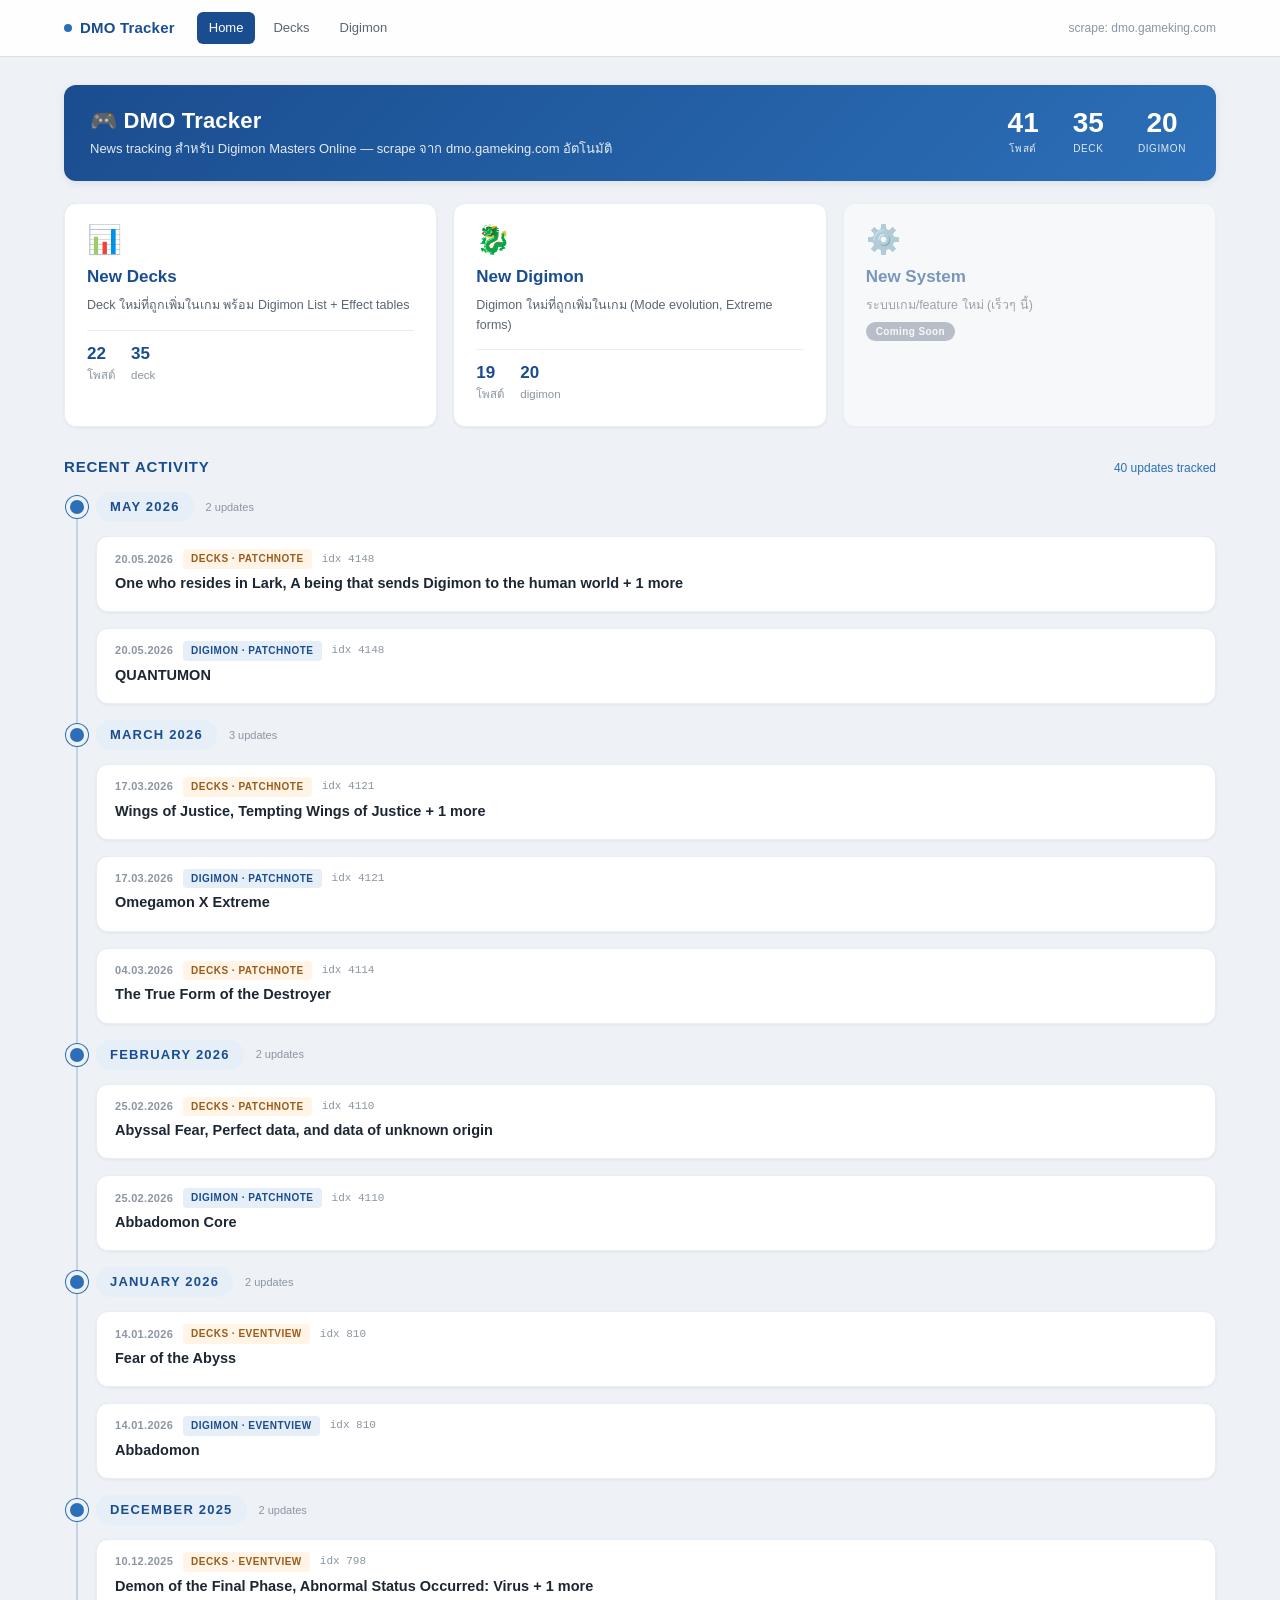
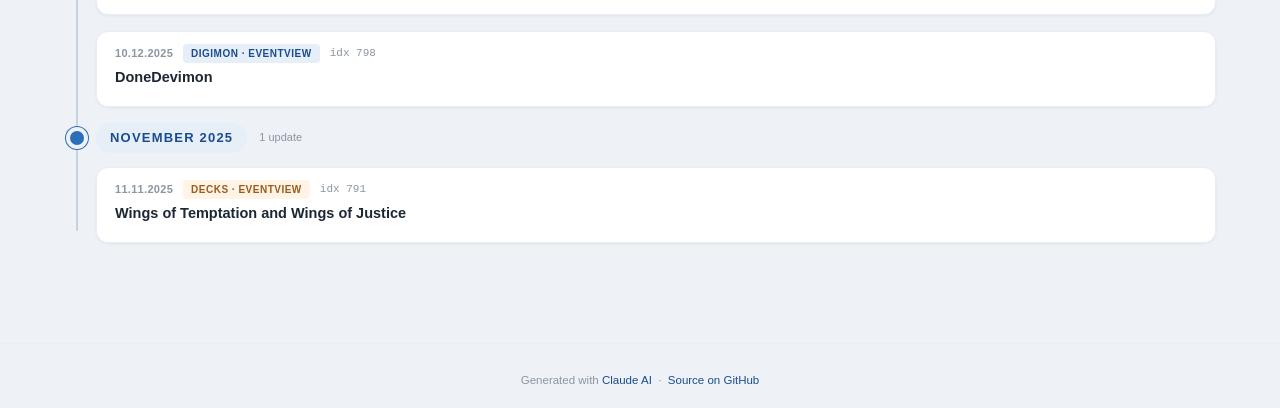
==== commit 72450feb: "Redesign project as timeline activity feed with shared stylesheet Extract a single docs/css/site.css" ====
--- a/docs/index.html
+++ b/docs/index.html
@@ -2,83 +2,209 @@
 <html lang="th">
 <head>
 <meta charset="UTF-8">
-<title>DMO Tracker — dmo-hub</title>
+<title>DMO Tracker — Home</title>
+<link rel="stylesheet" href="css/site.css">
 <style>
-  * { box-sizing: border-box; }
-  body { font-family: "Segoe UI", "Helvetica Neue", Arial, sans-serif; margin: 0; color: #2c3e50; background: #f5f7fa; line-height: 1.5; min-height: 100vh; display: flex; flex-direction: column; }
-  .container { max-width: 1000px; margin: 0 auto; padding: 48px 24px; flex: 1; width: 100%; }
-
-  .hero { background: linear-gradient(135deg, #1a4d8f, #2c6fb8); border-radius: 12px; padding: 32px 32px; margin-bottom: 28px;
-          box-shadow: 0 6px 18px rgba(26,77,143,0.22); color: white; }
-  .hero h1 { margin: 0 0 6px 0; font-size: 28px; letter-spacing: 0.3px; }
-  .hero p { margin: 0; opacity: 0.9; font-size: 14px; }
-
-  .card-grid { display: grid; grid-template-columns: repeat(auto-fit, minmax(280px, 1fr)); gap: 18px; }
-
-  .card { background: white; border-radius: 10px; padding: 24px; text-decoration: none; color: inherit;
-          box-shadow: 0 2px 10px rgba(0,0,0,0.06); transition: transform 0.15s, box-shadow 0.15s;
-          display: flex; flex-direction: column; gap: 8px; border: 2px solid transparent; }
-  .card:hover { transform: translateY(-2px); box-shadow: 0 6px 18px rgba(26,77,143,0.15); border-color: #2c6fb8; }
-  .card.disabled { opacity: 0.55; cursor: not-allowed; }
-  .card.disabled:hover { transform: none; box-shadow: 0 2px 10px rgba(0,0,0,0.06); border-color: transparent; }
-
-  .card .icon { font-size: 36px; line-height: 1; }
-  .card h2 { margin: 0; color: #1a4d8f; font-size: 20px; }
-  .card .desc { color: #7f8c8d; font-size: 13px; margin: 0; }
-  .card .stats { display: flex; gap: 18px; margin-top: 6px; padding-top: 12px; border-top: 1px solid #e7eef6; }
-  .card .stat { font-size: 12px; color: #7f8c8d; }
-  .card .stat b { color: #1a4d8f; font-size: 16px; display: block; }
-  .card .badge { display: inline-block; background: #f39c12; color: white; padding: 2px 10px; border-radius: 10px; font-size: 11px; font-weight: 600; align-self: flex-start; }
-  .card.disabled .badge { background: #95a5a6; }
-
-  footer { text-align: center; color: #7f8c8d; font-size: 12px; padding: 24px; }
-  footer a { color: #1a4d8f; text-decoration: none; font-weight: 600; }
-  footer a:hover { text-decoration: underline; }
+  /* Index-only tweaks */
+  .feed-card { display: block; padding-bottom: 12px; }
+  .feed-card .card-head { padding-top: 12px; }
+  .feed-card .feed-title {
+    margin: 4px 18px 6px; font-size: 14.5px; font-weight: 600; color: var(--text);
+    line-height: 1.4;
+  }
+  .feed-card:hover { transform: translateY(-1px); }
+  .card-kind-badge.is-digimon { background: #e6eef8; color: var(--accent); }
+  .card-kind-badge.is-decks { background: var(--orange-bg); color: #9b5b1a; }
 </style>
 </head>
 <body>
 
-<div class="container">
+<header class="site-nav">
+  <div class="site-nav-inner">
+    <a class="brand" href="./"><span class="dot"></span>DMO Tracker</a>
+    <nav>
+      <a href="./" class="is-active">Home</a>
+      <a href="decks.html">Decks</a>
+      <a href="digimon.html">Digimon</a>
+    </nav>
+    <span class="nav-meta">scrape: dmo.gameking.com</span>
+  </div>
+</header>
+
+<main class="page">
 
   <div class="hero">
-    <h1>🎮 DMO Tracker</h1>
-    <p>News tracking สำหรับ Digimon Masters Online — scrape จาก dmo.gameking.com อัตโนมัติ</p>
-  </div>
-
-  <div class="card-grid">
-
-    <a href="decks.html" class="card">
+    <div>
+      <h1>🎮 DMO Tracker</h1>
+      <p class="lead">News tracking สำหรับ Digimon Masters Online — scrape จาก dmo.gameking.com อัตโนมัติ</p>
+    </div>
+    <div class="hero-stats">
+      <div class="hero-stat"><div class="num">41</div><div class="lbl">โพสต์</div></div>
+      <div class="hero-stat"><div class="num">35</div><div class="lbl">deck</div></div>
+      <div class="hero-stat"><div class="num">20</div><div class="lbl">digimon</div></div>
+    </div>
+  </div>
+
+  <div class="feature-grid">
+    <a href="decks.html" class="feature">
       <div class="icon">📊</div>
-      <h2>New Deck</h2>
-      <p class="desc">Deck ใหม่ที่ถูกเพิ่มในเกม พร้อม Digimon List + Effect tables</p>
-      <div class="stats">
-        <div class="stat"><b>20</b>โพสต์</div>
-        <div class="stat"><b>34</b>deck</div>
+      <h3>New Decks</h3>
+      <p>Deck ใหม่ที่ถูกเพิ่มในเกม พร้อม Digimon List + Effect tables</p>
+      <div class="feature-stats">
+        <div class="stat"><b>22</b>โพสต์</div>
+        <div class="stat"><b>35</b>deck</div>
       </div>
     </a>
 
-    <a href="digimon.html" class="card">
+    <a href="digimon.html" class="feature">
       <div class="icon">🐉</div>
-      <h2>New Digimon</h2>
-      <p class="desc">Digimon ใหม่ที่ถูกเพิ่มในเกม (เช่น Mode evolution, Extreme forms)</p>
-      <div class="stats">
-        <div class="stat"><b>17</b>โพสต์</div>
+      <h3>New Digimon</h3>
+      <p>Digimon ใหม่ที่ถูกเพิ่มในเกม (Mode evolution, Extreme forms)</p>
+      <div class="feature-stats">
+        <div class="stat"><b>19</b>โพสต์</div>
         <div class="stat"><b>20</b>digimon</div>
       </div>
     </a>
 
-    <div class="card disabled">
+    <div class="feature disabled">
       <div class="icon">⚙️</div>
-      <h2>New System</h2>
-      <p class="desc">ระบบเกม/feature ใหม่ (เร็วๆ นี้)</p>
+      <h3>New System</h3>
+      <p>ระบบเกม/feature ใหม่ (เร็วๆ นี้)</p>
       <span class="badge">Coming Soon</span>
     </div>
-
-  </div>
-
-</div>
-
-<footer>
+  </div>
+
+  <div class="section-header">
+    <h2>Recent activity</h2>
+    <span class="see-all">40 updates tracked</span>
+  </div>
+
+  <div class="timeline">
+      <div class="tl-month">
+        <span class="tl-month-label">May 2026</span>
+        <span class="tl-month-count">2 updates</span>
+      </div>
+        <a class="card tl-entry feed-card" href="decks.html#p4148">
+          <div class="card-head">
+            <span class="card-date">20.05.2026</span>
+            <span class="card-kind-badge is-decks">Decks · PatchNote</span>
+            <span class="card-idx">idx 4148</span>
+          </div>
+          <div class="feed-title">One who resides in Lark, A being that sends Digimon to the human world + 1 more</div>
+        </a>
+        <a class="card tl-entry feed-card" href="digimon.html#p4148">
+          <div class="card-head">
+            <span class="card-date">20.05.2026</span>
+            <span class="card-kind-badge is-digimon">Digimon · PatchNote</span>
+            <span class="card-idx">idx 4148</span>
+          </div>
+          <div class="feed-title">QUANTUMON</div>
+        </a>
+      <div class="tl-month">
+        <span class="tl-month-label">March 2026</span>
+        <span class="tl-month-count">3 updates</span>
+      </div>
+        <a class="card tl-entry feed-card" href="decks.html#p4121">
+          <div class="card-head">
+            <span class="card-date">17.03.2026</span>
+            <span class="card-kind-badge is-decks">Decks · PatchNote</span>
+            <span class="card-idx">idx 4121</span>
+          </div>
+          <div class="feed-title">Wings of Justice, Tempting Wings of Justice + 1 more</div>
+        </a>
+        <a class="card tl-entry feed-card" href="digimon.html#p4121">
+          <div class="card-head">
+            <span class="card-date">17.03.2026</span>
+            <span class="card-kind-badge is-digimon">Digimon · PatchNote</span>
+            <span class="card-idx">idx 4121</span>
+          </div>
+          <div class="feed-title">Omegamon X Extreme</div>
+        </a>
+        <a class="card tl-entry feed-card" href="decks.html#p4114">
+          <div class="card-head">
+            <span class="card-date">04.03.2026</span>
+            <span class="card-kind-badge is-decks">Decks · PatchNote</span>
+            <span class="card-idx">idx 4114</span>
+          </div>
+          <div class="feed-title">The True Form of the Destroyer</div>
+        </a>
+      <div class="tl-month">
+        <span class="tl-month-label">February 2026</span>
+        <span class="tl-month-count">2 updates</span>
+      </div>
+        <a class="card tl-entry feed-card" href="decks.html#p4110">
+          <div class="card-head">
+            <span class="card-date">25.02.2026</span>
+            <span class="card-kind-badge is-decks">Decks · PatchNote</span>
+            <span class="card-idx">idx 4110</span>
+          </div>
+          <div class="feed-title">Abyssal Fear, Perfect data, and data of unknown origin</div>
+        </a>
+        <a class="card tl-entry feed-card" href="digimon.html#p4110">
+          <div class="card-head">
+            <span class="card-date">25.02.2026</span>
+            <span class="card-kind-badge is-digimon">Digimon · PatchNote</span>
+            <span class="card-idx">idx 4110</span>
+          </div>
+          <div class="feed-title">Abbadomon Core</div>
+        </a>
+      <div class="tl-month">
+        <span class="tl-month-label">January 2026</span>
+        <span class="tl-month-count">2 updates</span>
+      </div>
+        <a class="card tl-entry feed-card" href="decks.html#e810">
+          <div class="card-head">
+            <span class="card-date">14.01.2026</span>
+            <span class="card-kind-badge is-decks">Decks · EventView</span>
+            <span class="card-idx">idx 810</span>
+          </div>
+          <div class="feed-title">Fear of the Abyss</div>
+        </a>
+        <a class="card tl-entry feed-card" href="digimon.html#e810">
+          <div class="card-head">
+            <span class="card-date">14.01.2026</span>
+            <span class="card-kind-badge is-digimon">Digimon · EventView</span>
+            <span class="card-idx">idx 810</span>
+          </div>
+          <div class="feed-title">Abbadomon</div>
+        </a>
+      <div class="tl-month">
+        <span class="tl-month-label">December 2025</span>
+        <span class="tl-month-count">2 updates</span>
+      </div>
+        <a class="card tl-entry feed-card" href="decks.html#e798">
+          <div class="card-head">
+            <span class="card-date">10.12.2025</span>
+            <span class="card-kind-badge is-decks">Decks · EventView</span>
+            <span class="card-idx">idx 798</span>
+          </div>
+          <div class="feed-title">Demon of the Final Phase, Abnormal Status Occurred: Virus + 1 more</div>
+        </a>
+        <a class="card tl-entry feed-card" href="digimon.html#e798">
+          <div class="card-head">
+            <span class="card-date">10.12.2025</span>
+            <span class="card-kind-badge is-digimon">Digimon · EventView</span>
+            <span class="card-idx">idx 798</span>
+          </div>
+          <div class="feed-title">DoneDevimon</div>
+        </a>
+      <div class="tl-month">
+        <span class="tl-month-label">November 2025</span>
+        <span class="tl-month-count">1 update</span>
+      </div>
+        <a class="card tl-entry feed-card" href="decks.html#e791">
+          <div class="card-head">
+            <span class="card-date">11.11.2025</span>
+            <span class="card-kind-badge is-decks">Decks · EventView</span>
+            <span class="card-idx">idx 791</span>
+          </div>
+          <div class="feed-title">Wings of Temptation and Wings of Justice</div>
+        </a>
+  </div>
+
+</main>
+
+<footer class="site-footer">
   Generated with <a href="https://claude.ai/" target="_blank">Claude AI</a>
   &nbsp;·&nbsp; <a href="https://github.com/dmo-hub/dmo" target="_blank">Source on GitHub</a>
 </footer>
--- a/docs/css/site.css
+++ b/docs/css/site.css
@@ -0,0 +1,432 @@
+/* ==========================================================================
+   DMO Tracker — shared site stylesheet
+   Timeline / Activity-feed design language.
+   All three pages (index, decks, digimon) import this file.
+   ========================================================================== */
+
+:root {
+  /* Surfaces */
+  --bg: #eef1f5;
+  --bg-rail: #e3e8ef;
+  --surface: #ffffff;
+  --surface-soft: #f7f9fc;
+
+  /* Text */
+  --text: #1c2733;
+  --text-muted: #5a6573;
+  --text-soft: #8b95a3;
+
+  /* Accent (deep blue → bright blue) */
+  --accent: #1a4d8f;
+  --accent-bright: #2c6fb8;
+  --accent-bg: #e6eef8;
+  --accent-border: #c9d8ec;
+
+  /* Semantic colours */
+  --orange: #e67e22;
+  --orange-bg: #fff4e6;
+  --green: #1f8c4d;
+  --red: #c0392b;
+
+  /* Structure */
+  --border: #d8dfe7;
+  --border-soft: #e7eef6;
+  --rail: #c7d2df;
+  --rail-thick: 2px;
+  --rail-node: var(--accent-bright);
+
+  /* Layout */
+  --radius: 8px;
+  --radius-lg: 12px;
+  --shadow-sm: 0 1px 3px rgba(15,30,50,0.06);
+  --shadow: 0 2px 10px rgba(15,30,50,0.08);
+  --shadow-lg: 0 8px 24px rgba(15,30,50,0.10);
+}
+
+* { box-sizing: border-box; }
+
+html { scroll-behavior: smooth; scroll-padding-top: 70px; }
+
+body {
+  font-family: "Inter", "Segoe UI", "Helvetica Neue", Arial, sans-serif;
+  margin: 0;
+  color: var(--text);
+  background: var(--bg);
+  line-height: 1.55;
+  font-size: 14px;
+  -webkit-font-smoothing: antialiased;
+}
+
+a { color: var(--accent-bright); text-decoration: none; }
+a:hover { text-decoration: underline; }
+
+/* --- Sticky top nav ---------------------------------------------------- */
+
+.site-nav {
+  position: sticky; top: 0; z-index: 30;
+  background: rgba(255,255,255,0.92);
+  backdrop-filter: saturate(180%) blur(10px);
+  -webkit-backdrop-filter: saturate(180%) blur(10px);
+  border-bottom: 1px solid var(--border);
+}
+.site-nav-inner {
+  max-width: 1200px; margin: 0 auto;
+  display: flex; align-items: center; gap: 22px;
+  padding: 12px 24px;
+}
+.site-nav .brand {
+  font-weight: 700; letter-spacing: 0.2px; font-size: 15px;
+  color: var(--accent); text-decoration: none;
+  display: flex; align-items: center; gap: 8px;
+}
+.site-nav .brand .dot { width: 8px; height: 8px; border-radius: 50%;
+                        background: var(--accent-bright); }
+.site-nav nav { display: flex; gap: 6px; flex: 1; }
+.site-nav nav a {
+  color: var(--text-muted); text-decoration: none;
+  padding: 6px 12px; border-radius: 6px; font-size: 13px; font-weight: 500;
+  transition: background 0.12s, color 0.12s;
+}
+.site-nav nav a:hover { background: var(--accent-bg); color: var(--accent); }
+.site-nav nav a.is-active { background: var(--accent); color: white; }
+.site-nav .nav-meta { color: var(--text-soft); font-size: 12px; }
+
+/* --- Page wrapper ------------------------------------------------------ */
+
+.page {
+  max-width: 1200px; margin: 0 auto; padding: 28px 24px 48px;
+}
+.page.has-toc {
+  display: grid; grid-template-columns: 220px 1fr; gap: 32px;
+}
+@media (max-width: 900px) {
+  .page.has-toc { grid-template-columns: 1fr; }
+  .toc { position: static !important; max-height: none !important; }
+}
+
+/* --- Hero strip ------------------------------------------------------- */
+
+.hero {
+  background: linear-gradient(135deg, var(--accent), var(--accent-bright));
+  color: white;
+  border-radius: var(--radius-lg);
+  padding: 22px 26px;
+  margin-bottom: 22px;
+  display: flex; align-items: center; justify-content: space-between;
+  flex-wrap: wrap; gap: 18px;
+  box-shadow: var(--shadow);
+}
+.hero h1 { margin: 0; font-size: 22px; letter-spacing: 0.2px; line-height: 1.25; }
+.hero p.lead { margin: 4px 0 0; font-size: 13px; opacity: 0.88; }
+.hero-stats { display: flex; gap: 26px; }
+.hero-stat { text-align: center; padding: 0 4px; }
+.hero-stat .num { font-size: 28px; font-weight: 700; line-height: 1; }
+.hero-stat .lbl {
+  font-size: 10px; text-transform: uppercase; letter-spacing: 0.6px;
+  opacity: 0.85; margin-top: 4px;
+}
+
+/* --- Table of contents (sidebar) -------------------------------------- */
+
+.toc {
+  position: sticky; top: 70px; max-height: calc(100vh - 88px); overflow-y: auto;
+  background: var(--surface); border-radius: var(--radius-lg);
+  padding: 14px 12px; box-shadow: var(--shadow-sm); font-size: 12.5px;
+}
+.toc h3 {
+  margin: 0 0 8px; color: var(--accent); font-size: 12px;
+  text-transform: uppercase; letter-spacing: 0.6px;
+  border-bottom: 1px solid var(--border-soft); padding-bottom: 6px;
+}
+.toc h4 {
+  margin: 12px 0 4px; font-size: 10.5px; color: var(--text-soft);
+  text-transform: uppercase; letter-spacing: 0.6px;
+}
+.toc a {
+  color: var(--text); text-decoration: none; display: block;
+  padding: 3px 8px; border-radius: 4px; line-height: 1.35;
+}
+.toc a:hover { background: var(--accent-bg); color: var(--accent); }
+.toc a.is-active { background: var(--accent-bg); color: var(--accent); font-weight: 600; }
+
+/* --- Filter bar ------------------------------------------------------- */
+
+.filter-bar {
+  background: var(--surface); border-radius: var(--radius-lg);
+  padding: 14px 18px; margin-bottom: 20px;
+  box-shadow: var(--shadow-sm);
+}
+.filter-bar h4 {
+  margin: 0 0 6px; font-size: 10.5px; color: var(--text-soft);
+  text-transform: uppercase; letter-spacing: 0.6px; font-weight: 600;
+}
+.filter-bar h4 .hint {
+  font-weight: 400; text-transform: none; color: var(--text-soft);
+  font-size: 10px; margin-left: 4px;
+}
+.filter-group {
+  display: flex; flex-wrap: wrap; gap: 6px; margin-bottom: 10px; align-items: center;
+}
+.filter-group:last-child { margin-bottom: 0; }
+.filter-pill {
+  padding: 4px 11px 4px 6px; border-radius: 999px;
+  font-size: 12px; font-weight: 500; letter-spacing: 0.2px;
+  border: 1px solid transparent;
+  display: inline-flex; align-items: center; gap: 5px;
+  cursor: pointer; user-select: none;
+  opacity: 0.55; transition: opacity 0.12s, transform 0.12s;
+  background: var(--surface-soft);
+}
+.filter-pill:hover { opacity: 1; }
+.filter-pill.active {
+  opacity: 1; transform: scale(1.04);
+  box-shadow: 0 0 0 2px rgba(26,77,143,0.30);
+}
+.filter-pill img { width: 18px; height: 18px; object-fit: contain; flex-shrink: 0; }
+.filter-reset {
+  background: transparent; color: var(--accent-bright); border: none;
+  padding: 4px 8px; font-size: 11px; cursor: pointer; text-decoration: underline;
+}
+.filter-count { font-size: 11px; color: var(--text-soft); margin-left: auto; }
+
+/* Attribute colour variants */
+.filter-pill.chip-attr-VA { background: #d6f0d6; color: #1f6b1f; }
+.filter-pill.chip-attr-VI { background: #efd9ef; color: #6b1f6b; }
+.filter-pill.chip-attr-DA { background: #d6e3f5; color: #1a4d8f; }
+.filter-pill.chip-attr-FR { background: #f0e4cc; color: #8a6a1a; }
+.filter-pill.chip-attr-UN { background: #ebebeb; color: #555; }
+.filter-pill.chip-elem { background: #eef2f5; color: var(--text); border-color: var(--border); }
+.filter-pill.chip-families { background: #fff1d6; color: #9b6e1a; border-color: #f1d49a; }
+
+/* --- Timeline rail ---------------------------------------------------- */
+
+.timeline {
+  position: relative;
+  padding-left: 32px;
+}
+.timeline::before {
+  content: ""; position: absolute;
+  left: 12px; top: 12px; bottom: 12px;
+  width: var(--rail-thick); background: var(--rail);
+  border-radius: 1px;
+}
+
+.tl-month {
+  position: relative;
+  margin: 14px 0 14px -32px;
+  padding-left: 32px;
+  display: flex; align-items: center; gap: 12px;
+}
+.tl-month::before {
+  content: ""; position: absolute;
+  left: 6px; top: 50%; transform: translateY(-50%);
+  width: 14px; height: 14px; border-radius: 50%;
+  background: var(--accent-bright);
+  box-shadow: 0 0 0 4px var(--bg), 0 0 0 5px var(--accent-bright);
+}
+.tl-month-label {
+  font-size: 13px; font-weight: 700; color: var(--accent);
+  text-transform: uppercase; letter-spacing: 1.2px;
+  background: var(--accent-bg); padding: 5px 14px; border-radius: 999px;
+}
+.tl-month-count { font-size: 11px; color: var(--text-soft); }
+
+.tl-entry {
+  position: relative;
+  margin: 0 0 16px 0;
+}
+.tl-entry::before {
+  content: ""; position: absolute;
+  left: -26px; top: 18px;
+  width: 10px; height: 10px; border-radius: 50%;
+  background: var(--surface);
+  border: 2px solid var(--accent-bright);
+}
+
+/* --- Entry card ------------------------------------------------------- */
+
+.card {
+  background: var(--surface);
+  border-radius: var(--radius-lg);
+  box-shadow: var(--shadow-sm);
+  border: 1px solid var(--border-soft);
+  overflow: hidden;
+  transition: box-shadow 0.15s, transform 0.15s;
+}
+.card:hover { box-shadow: var(--shadow); }
+
+.card-head {
+  padding: 14px 18px 0;
+  display: flex; align-items: center; gap: 10px; flex-wrap: wrap;
+}
+.card-date {
+  font-size: 11px; font-weight: 600; color: var(--text-soft);
+  letter-spacing: 0.3px;
+  font-variant-numeric: tabular-nums;
+}
+.card-kind-badge {
+  font-size: 10px; font-weight: 600; padding: 2px 8px; border-radius: 4px;
+  letter-spacing: 0.5px; text-transform: uppercase;
+  background: var(--accent-bg); color: var(--accent);
+}
+.card-idx {
+  font-size: 11px; color: var(--text-soft);
+  font-family: "JetBrains Mono", "Consolas", monospace;
+}
+.card-title {
+  margin: 6px 18px 8px;
+  font-size: 18px; font-weight: 700; color: var(--text);
+  line-height: 1.3;
+}
+.card-body { padding: 0 18px 16px; }
+.card-image {
+  display: block; max-width: 100%; max-height: 320px; margin: 4px 0 12px;
+  border-radius: var(--radius); border: 1px solid var(--border-soft);
+  object-fit: contain; cursor: zoom-in; background: var(--surface-soft);
+}
+
+/* Source links */
+.sources { display: flex; flex-wrap: wrap; gap: 4px 12px;
+           font-size: 11.5px; padding: 0 18px 12px; }
+.sources .src-item { display: inline-flex; align-items: center; gap: 4px; }
+.sources .src-label {
+  font-weight: 700; font-size: 10px; letter-spacing: 0.5px;
+  text-transform: uppercase; padding: 1px 6px; border-radius: 4px;
+  background: var(--accent-bg); color: var(--accent);
+}
+.sources .src-item.is-kr .src-label { background: #fde8e6; color: var(--red); }
+.sources .src-item.is-th .src-label { background: #e4f4ea; color: var(--green); }
+.sources .src-date { color: var(--text-soft); font-size: 10.5px;
+                     font-variant-numeric: tabular-nums; }
+.sources .src-item a { color: var(--text-muted); }
+.sources .src-item.is-kr a { color: var(--red); }
+.sources .src-item.is-th a { color: var(--green); }
+
+/* --- Digimon list (chip rows) ----------------------------------------- */
+
+.digimon-list { list-style: none; padding: 0; margin: 0; display: grid; gap: 8px; }
+.digimon-list li {
+  padding: 10px 14px;
+  background: var(--surface-soft);
+  border-radius: var(--radius);
+  font-size: 15px; font-weight: 700; color: var(--accent);
+}
+.digimon-name { display: block; margin-bottom: 6px; font-size: 14px; }
+.chips-row {
+  display: flex; flex-wrap: wrap; gap: 4px; margin-top: 3px;
+  align-items: center; font-size: 11px; color: var(--text-muted);
+}
+.chips-row .chips-label {
+  font-weight: 600; text-transform: uppercase; letter-spacing: 0.5px;
+  font-size: 10px; color: var(--text-soft); min-width: 70px;
+}
+.chip-icon-only {
+  width: 24px; height: 24px; object-fit: contain; cursor: help;
+  transition: transform 0.12s;
+}
+.chip-icon-only:hover { transform: scale(1.18); }
+.rebalance-src {
+  margin-left: 8px; font-size: 10px; color: var(--accent-bright);
+  text-decoration: none; padding: 2px 6px; border-radius: 4px;
+  background: var(--accent-bg); font-weight: 500;
+}
+.rebalance-src:hover { background: #d8e6f5; text-decoration: underline; }
+
+/* --- Deck-specific (decks.html) --------------------------------------- */
+
+.deck {
+  margin: 14px 0 0; padding: 14px 16px;
+  background: var(--surface-soft);
+  border-radius: var(--radius);
+}
+.deck-name {
+  font-size: 15px; font-weight: 700; color: var(--accent);
+  margin-bottom: 10px;
+}
+.gk-label {
+  font-size: 13px; font-weight: 600; color: var(--text);
+  margin: 12px 0 6px; padding-left: 14px; position: relative;
+}
+.gk-label::before {
+  content: "•"; position: absolute; left: 0;
+  color: var(--accent); font-size: 18px; line-height: 1;
+}
+.gk-table {
+  border-collapse: collapse; margin: 4px 0 10px;
+  background: white; font-size: 12.5px;
+}
+.gk-table th, .gk-table td { border: 1px solid #000; padding: 5px 12px; }
+.gk-table th {
+  background: var(--accent); color: white;
+  text-align: center; font-weight: 600;
+}
+.gk-table td { text-align: center; background: white; color: var(--text); }
+.digimon-table { min-width: 280px; }
+.effect-table { min-width: 560px; }
+@media (max-width: 700px) {
+  .effect-table { min-width: 0; width: 100%; }
+  .gk-table th, .gk-table td { padding: 5px 8px; font-size: 12px; }
+}
+.note {
+  font-size: 11.5px; color: var(--text-muted); font-style: italic;
+  margin-top: 6px; padding: 6px 10px;
+  background: var(--orange-bg);
+  border-radius: 3px;
+}
+
+/* --- Index landing (cards) -------------------------------------------- */
+
+.feature-grid {
+  display: grid; grid-template-columns: repeat(auto-fit, minmax(280px, 1fr));
+  gap: 16px; margin-bottom: 28px;
+}
+.feature {
+  background: var(--surface); border-radius: var(--radius-lg);
+  padding: 22px; text-decoration: none; color: inherit;
+  border: 1px solid var(--border-soft);
+  box-shadow: var(--shadow-sm); transition: transform 0.15s, box-shadow 0.15s, border-color 0.15s;
+  display: flex; flex-direction: column; gap: 6px;
+}
+.feature:hover {
+  transform: translateY(-2px); box-shadow: var(--shadow-lg);
+  border-color: var(--accent-bright);
+}
+.feature.disabled { opacity: 0.55; cursor: not-allowed; }
+.feature.disabled:hover { transform: none; box-shadow: var(--shadow-sm); border-color: var(--border-soft); }
+.feature .icon { font-size: 28px; line-height: 1; margin-bottom: 4px; }
+.feature h3 { margin: 0; color: var(--accent); font-size: 17px; }
+.feature p { color: var(--text-muted); font-size: 12.5px; margin: 0; }
+.feature .feature-stats {
+  display: flex; gap: 16px; margin-top: 8px; padding-top: 10px;
+  border-top: 1px solid var(--border-soft);
+}
+.feature .stat { font-size: 11.5px; color: var(--text-soft); }
+.feature .stat b {
+  display: block; color: var(--accent); font-size: 17px;
+  font-variant-numeric: tabular-nums;
+}
+.feature .badge {
+  display: inline-block; background: var(--text-soft); color: white;
+  padding: 2px 10px; border-radius: 10px; font-size: 10px; font-weight: 600;
+  letter-spacing: 0.4px; align-self: flex-start;
+}
+
+/* Section header inside page */
+.section-header {
+  display: flex; align-items: baseline; justify-content: space-between;
+  margin: 28px 0 12px;
+}
+.section-header h2 {
+  margin: 0; font-size: 15px; color: var(--accent);
+  text-transform: uppercase; letter-spacing: 0.8px;
+}
+.section-header .see-all { font-size: 12px; color: var(--accent-bright); }
+
+/* --- Footer ----------------------------------------------------------- */
+
+.site-footer {
+  text-align: center; color: var(--text-soft); font-size: 11.5px;
+  padding: 28px 18px 18px; margin-top: 36px;
+  border-top: 1px solid var(--border-soft);
+}
+.site-footer a { color: var(--accent); font-weight: 500; }
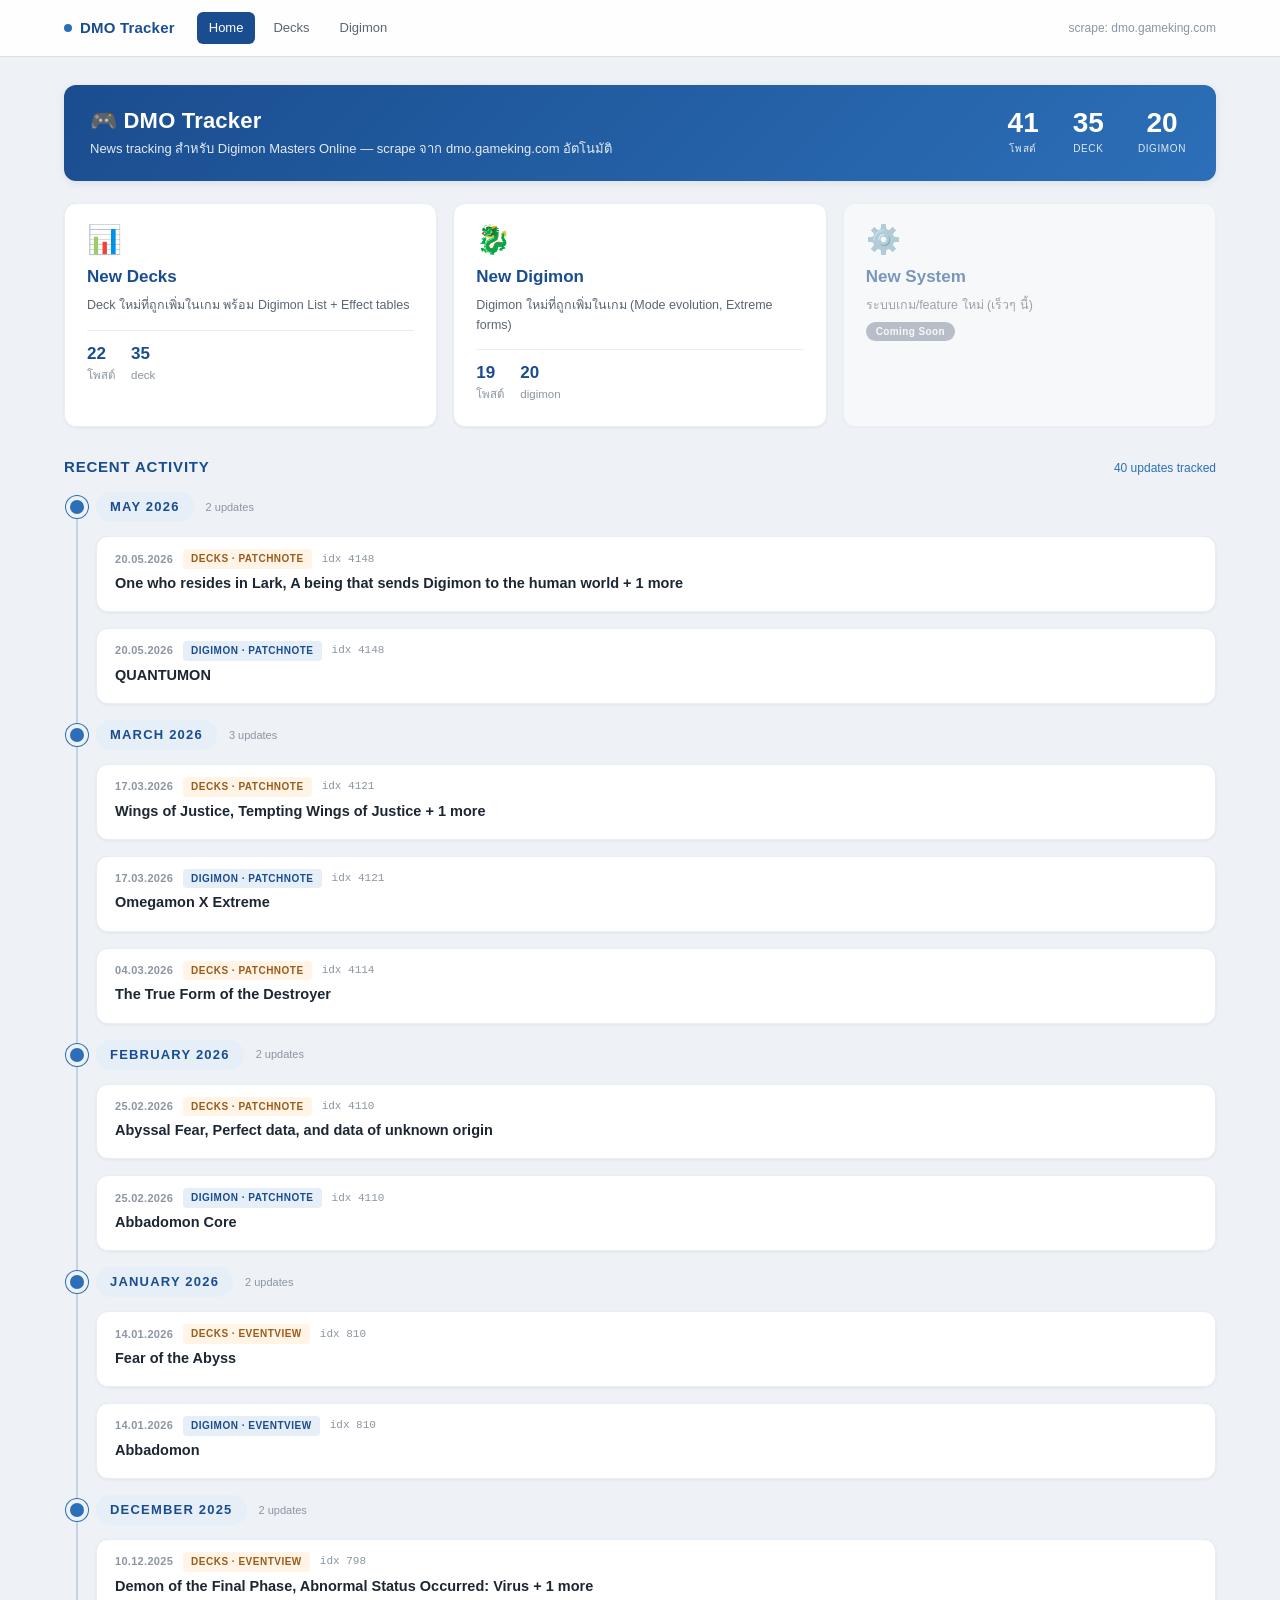
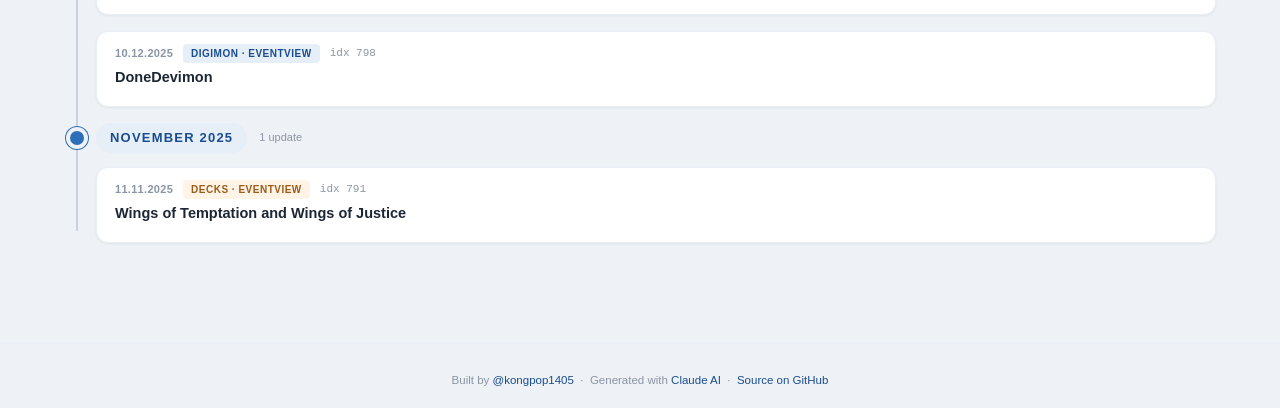
==== commit 2bbcc017: "Credit @kongpop1405 in page footers Add a "Built by @kongpop1405" link to the shared footer on all t" ====
--- a/docs/index.html
+++ b/docs/index.html
@@ -205,7 +205,8 @@
 </main>
 
 <footer class="site-footer">
-  Generated with <a href="https://claude.ai/" target="_blank">Claude AI</a>
+  Built by <a href="https://github.com/kongpop1405" target="_blank">@kongpop1405</a>
+  &nbsp;·&nbsp; Generated with <a href="https://claude.ai/" target="_blank">Claude AI</a>
   &nbsp;·&nbsp; <a href="https://github.com/dmo-hub/dmo" target="_blank">Source on GitHub</a>
 </footer>
 
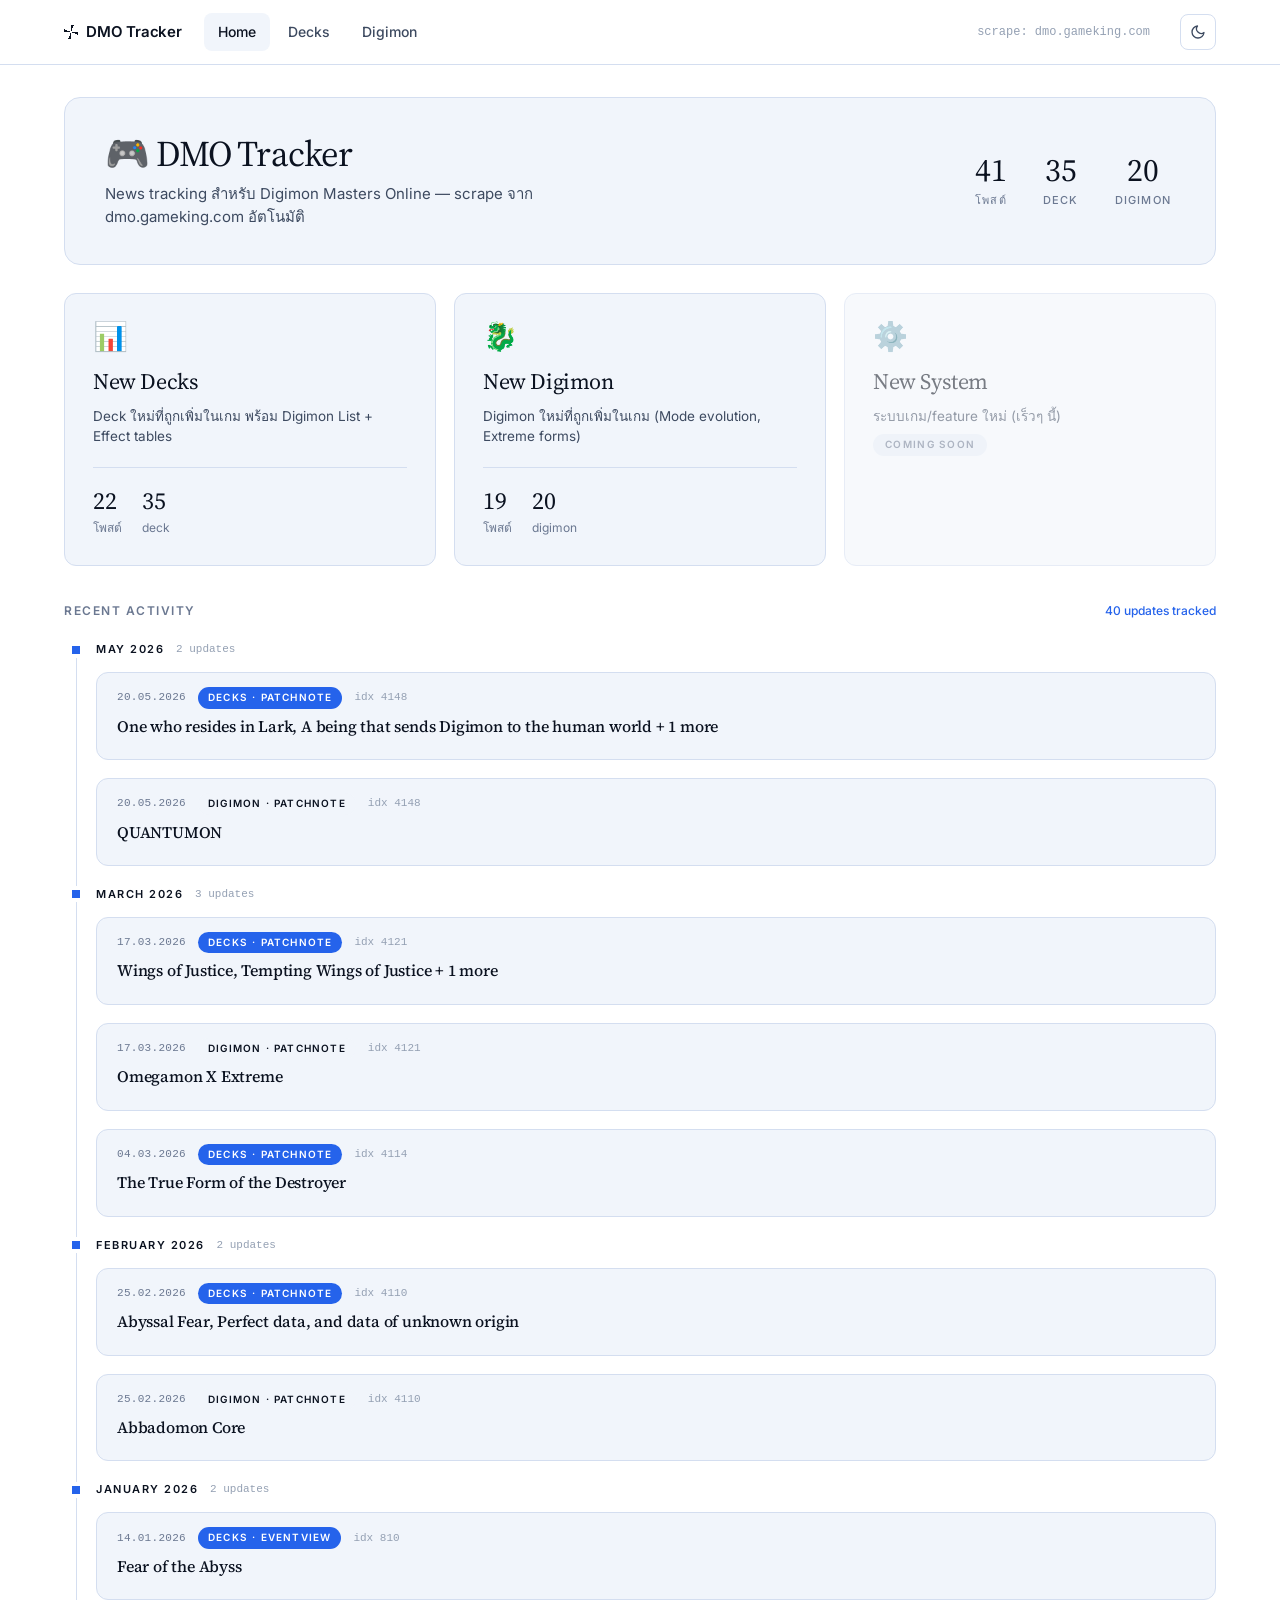
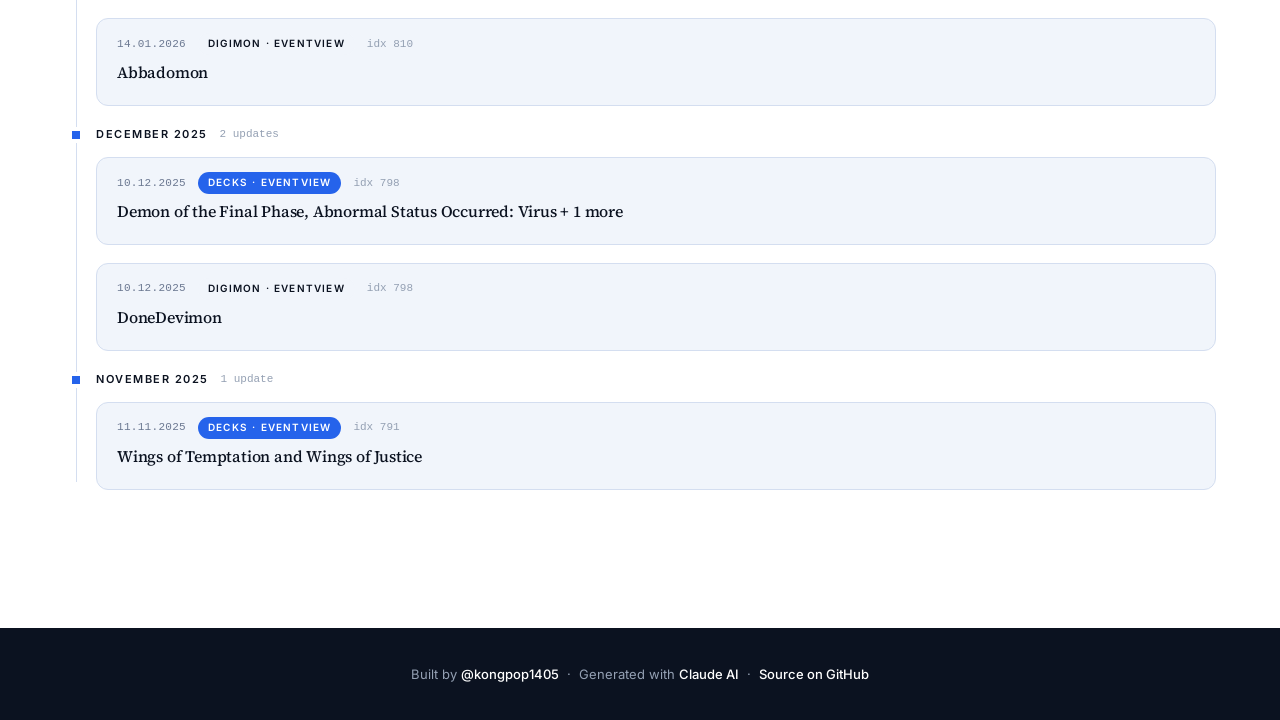
==== commit 45bafdbc: "Add light/dark theme toggle (minimal-blue + PlayStation) - Two-theme CSS system via [data-theme] on " ====
--- a/docs/index.html
+++ b/docs/index.html
@@ -3,18 +3,21 @@
 <head>
 <meta charset="UTF-8">
 <title>DMO Tracker — Home</title>
+<script src="js/theme.js"></script>
 <link rel="stylesheet" href="css/site.css">
 <style>
   /* Index-only tweaks */
-  .feed-card { display: block; padding-bottom: 12px; }
-  .feed-card .card-head { padding-top: 12px; }
+  .feed-card { display: block; padding-bottom: 14px; }
+  .feed-card .card-head { padding-top: 14px; }
   .feed-card .feed-title {
-    margin: 4px 18px 6px; font-size: 14.5px; font-weight: 600; color: var(--text);
+    margin: 6px 20px 8px; font-size: 16px; font-weight: 500; color: var(--ink);
     line-height: 1.4;
+    font-family: var(--display-font);
+    letter-spacing: -0.2px;
   }
-  .feed-card:hover { transform: translateY(-1px); }
-  .card-kind-badge.is-digimon { background: #e6eef8; color: var(--accent); }
-  .card-kind-badge.is-decks { background: var(--orange-bg); color: #9b5b1a; }
+  .feed-card:hover { transform: translateY(-1px); border-color: var(--coral); }
+  .card-kind-badge.is-digimon { background: var(--surface-card); color: var(--ink); }
+  .card-kind-badge.is-decks { background: var(--coral); color: var(--on-primary); }
 </style>
 </head>
 <body>
--- a/docs/css/site.css
+++ b/docs/css/site.css
@@ -1,202 +1,351 @@
 /* ==========================================================================
    DMO Tracker — shared site stylesheet
-   Timeline / Activity-feed design language.
-   All three pages (index, decks, digimon) import this file.
+   Two-theme system: LIGHT = Anthropic warm-cream editorial (default);
+                     DARK  = PlayStation channel-tile dark.
+   Theme is set via [data-theme="light"|"dark"] on <html> by js/theme.js.
+   See DESIGN-dmo.md for the dark-theme token reference.
    ========================================================================== */
 
+@import url('https://fonts.googleapis.com/css2?family=Inter:wght@400;500;600;700&family=Source+Serif+4:opsz,wght@8..60,400;8..60,500;8..60,600&display=swap');
+
+/* ============================================================
+   LIGHT theme (default) — Minimal white + blue
+   ============================================================ */
 :root {
-  /* Surfaces */
-  --bg: #eef1f5;
-  --bg-rail: #e3e8ef;
-  --surface: #ffffff;
+  /* Surfaces — pure white floor, very subtle blue-tinted tiles */
+  --canvas: #ffffff;
   --surface-soft: #f7f9fc;
-
-  /* Text */
-  --text: #1c2733;
-  --text-muted: #5a6573;
-  --text-soft: #8b95a3;
-
-  /* Accent (deep blue → bright blue) */
-  --accent: #1a4d8f;
-  --accent-bright: #2c6fb8;
-  --accent-bg: #e6eef8;
-  --accent-border: #c9d8ec;
-
-  /* Semantic colours */
-  --orange: #e67e22;
-  --orange-bg: #fff4e6;
-  --green: #1f8c4d;
-  --red: #c0392b;
-
-  /* Structure */
-  --border: #d8dfe7;
-  --border-soft: #e7eef6;
-  --rail: #c7d2df;
-  --rail-thick: 2px;
-  --rail-node: var(--accent-bright);
-
-  /* Layout */
+  --surface-card: #f1f5fb;
+  --surface-strong: #e3ebf5;
+  --surface-dark: #0b1220;         /* deep navy — footer */
+  --surface-dark-elevated: #1c2638;
+  --surface-dark-soft: #131b2a;
+
+  /* Text — deep navy ink, not pure black */
+  --ink: #0b1220;
+  --body-strong: #1c2638;
+  --body: #3d4a60;
+  --muted: #6b7891;
+  --muted-soft: #94a0b3;
+
+  /* Text on dark surfaces (footer) */
+  --on-dark: #ffffff;
+  --on-dark-soft: #94a0b3;
+  --on-primary: #ffffff;
+
+  /* Brand — clean blue */
+  --primary: #2563eb;
+  --primary-active: #1d4ed8;
+  --primary-soft: #dbeafe;
+  --accent-cyan: #2563eb;          /* light theme: cyan slot collapses to primary */
+  --accent-cyan-glow: transparent; /* no glow effect in light theme */
+  --teal: #0891b2;
+  --amber: #d97706;
+
+  /* Legacy --coral aliases (existing markup keeps rendering) */
+  --coral: var(--primary);
+  --coral-active: var(--primary-active);
+  --coral-soft: var(--primary-soft);
+
+  /* Hairlines — subtle blue-tinted gray, minimal border style */
+  --hairline: #d4def0;
+  --hairline-soft: #e8edf5;
+
+  /* Per-theme typography swap */
+  --display-font: "Source Serif 4", "Tiempos Headline", "Georgia", "Cambria", serif;
+  --display-weight: 400;
+  --display-tracking: -0.7px;
+
+  /* Per-theme hover effect on .card / .feature tiles */
+  --card-hover-border: var(--primary);
+  --card-hover-transform: none;
+  --card-hover-shadow: none;
+  --feature-hover-transform: translateY(-2px);
+
+  /* Legacy aliases — existing markup keeps rendering against the new palette */
+  --bg: var(--canvas);
+  --surface: var(--canvas);
+  --text: var(--ink);
+  --text-muted: var(--muted);
+  --text-soft: var(--muted-soft);
+  --accent: var(--coral);
+  --accent-bright: var(--coral);
+  --accent-bg: var(--surface-card);
+  --accent-border: var(--hairline);
+  --border: var(--hairline);
+  --border-soft: var(--hairline-soft);
+  --rail: var(--hairline);
+  --rail-node: var(--coral);
+  --orange: var(--amber);
+  --orange-bg: #eff6ff;           /* minimal blue-tinted wash for .note */
+  --green: var(--teal);
+  --red: var(--coral-active);
+
+  /* Shape + elevation */
+  --radius-xs: 4px;
   --radius: 8px;
   --radius-lg: 12px;
-  --shadow-sm: 0 1px 3px rgba(15,30,50,0.06);
-  --shadow: 0 2px 10px rgba(15,30,50,0.08);
-  --shadow-lg: 0 8px 24px rgba(15,30,50,0.10);
+  --radius-xl: 16px;
+  --shadow-sm: 0 1px 2px rgba(20,20,19,0.04);
+  --shadow: 0 2px 8px rgba(20,20,19,0.06);
+  --shadow-lg: 0 8px 24px rgba(20,20,19,0.08);
+
+  --rail-thick: 1px;
+}
+
+/* ============================================================
+   DARK theme — PlayStation channel-tile
+   ============================================================ */
+:root[data-theme="dark"] {
+  /* Surfaces — channel-tile ladder on deep blue-black */
+  --canvas: #0a0a0f;
+  --surface-soft: #11151c;
+  --surface-card: #1a1f2e;
+  --surface-strong: #232838;
+  --surface-dark: #050608;
+  --surface-dark-elevated: #11151c;
+  --surface-dark-soft: #0a0a0f;
+
+  /* Text — WCAG AA-tuned for canvas + surface-card */
+  --ink: #f5f7fa;
+  --body-strong: #dde2ea;
+  --body: #c2c9d4;
+  --muted: #9aa3b1;
+  --muted-soft: #828b99;
+
+  --on-dark: #f5f7fa;
+  --on-dark-soft: #b6bcc8;
+  --on-primary: #ffffff;
+
+  /* Brand — PlayStation Blue */
+  --primary: #0070d1;
+  --primary-active: #005ba8;
+  --primary-soft: #1a3a6e;
+  --accent-cyan: #5eb1ef;
+  --accent-cyan-glow: rgba(94, 177, 239, 0.18);
+  --teal: #00d9c0;
+  --amber: #f5a623;
+
+  --hairline: #2a2f3d;
+  --hairline-soft: #1f2330;
+
+  /* Typography swap → tight modern sans */
+  --display-font: "Inter", "SST Pro", "Segoe UI", sans-serif;
+  --display-weight: 700;
+  --display-tracking: -0.8px;
+
+  /* Hover effect → cyan glow + scale (PS signature) */
+  --card-hover-border: var(--accent-cyan);
+  --card-hover-transform: scale(1.005);
+  --card-hover-shadow: 0 0 0 1px var(--accent-cyan-glow), 0 12px 24px var(--accent-cyan-glow);
+  --feature-hover-transform: translateY(-2px) scale(1.01);
 }
 
 * { box-sizing: border-box; }
-
-html { scroll-behavior: smooth; scroll-padding-top: 70px; }
+html { scroll-behavior: smooth; scroll-padding-top: 72px; }
 
 body {
-  font-family: "Inter", "Segoe UI", "Helvetica Neue", Arial, sans-serif;
-  margin: 0;
-  color: var(--text);
-  background: var(--bg);
-  line-height: 1.55;
-  font-size: 14px;
+  font-family: "Inter", "StyreneB", "Segoe UI", "Helvetica Neue", Arial, sans-serif;
+  margin: 0; color: var(--body); background: var(--canvas);
+  line-height: 1.55; font-size: 15px;
   -webkit-font-smoothing: antialiased;
 }
 
-a { color: var(--accent-bright); text-decoration: none; }
-a:hover { text-decoration: underline; }
-
-/* --- Sticky top nav ---------------------------------------------------- */
+a { color: var(--coral); text-decoration: none; }
+a:hover { color: var(--coral-active); text-decoration: underline; }
+
+/* Display headlines (Hero h1, large section heads) — theme-swappable */
+h1, .display, .display-xl, .display-lg, .display-md {
+  font-family: var(--display-font);
+  font-weight: var(--display-weight);
+  letter-spacing: var(--display-tracking);
+  color: var(--ink);
+}
+
+/* Section / card titles use sans for utility */
+h2, h3, h4 {
+  font-family: "Inter", "StyreneB", "Segoe UI", sans-serif;
+  color: var(--ink);
+}
+
+/* --- Sticky top nav -- cream, no blur ---------------------------------- */
 
 .site-nav {
   position: sticky; top: 0; z-index: 30;
-  background: rgba(255,255,255,0.92);
-  backdrop-filter: saturate(180%) blur(10px);
-  -webkit-backdrop-filter: saturate(180%) blur(10px);
-  border-bottom: 1px solid var(--border);
+  background: var(--canvas);
+  border-bottom: 1px solid var(--hairline);
 }
 .site-nav-inner {
   max-width: 1200px; margin: 0 auto;
   display: flex; align-items: center; gap: 22px;
-  padding: 12px 24px;
+  padding: 14px 24px;
+  height: 64px;
 }
 .site-nav .brand {
-  font-weight: 700; letter-spacing: 0.2px; font-size: 15px;
-  color: var(--accent); text-decoration: none;
+  font-weight: 600; letter-spacing: -0.2px; font-size: 15px;
+  color: var(--ink); text-decoration: none;
   display: flex; align-items: center; gap: 8px;
 }
-.site-nav .brand .dot { width: 8px; height: 8px; border-radius: 50%;
-                        background: var(--accent-bright); }
-.site-nav nav { display: flex; gap: 6px; flex: 1; }
+.site-nav .brand .dot {
+  width: 14px; height: 14px;
+  background:
+    conic-gradient(from 0deg,
+      var(--ink) 0deg 22deg, transparent 22deg 90deg,
+      var(--ink) 90deg 112deg, transparent 112deg 180deg,
+      var(--ink) 180deg 202deg, transparent 202deg 270deg,
+      var(--ink) 270deg 292deg, transparent 292deg 360deg);
+  border-radius: 0;
+  display: inline-block;
+  /* Anthropic radial-spike mark — 4-spoke asterisk-style */
+}
+.site-nav .brand:hover { color: var(--coral); }
+.site-nav nav { display: flex; gap: 4px; flex: 1; }
 .site-nav nav a {
-  color: var(--text-muted); text-decoration: none;
-  padding: 6px 12px; border-radius: 6px; font-size: 13px; font-weight: 500;
+  color: var(--body); text-decoration: none;
+  padding: 8px 14px; border-radius: var(--radius);
+  font-size: 14px; font-weight: 500;
   transition: background 0.12s, color 0.12s;
 }
-.site-nav nav a:hover { background: var(--accent-bg); color: var(--accent); }
-.site-nav nav a.is-active { background: var(--accent); color: white; }
-.site-nav .nav-meta { color: var(--text-soft); font-size: 12px; }
+.site-nav nav a:hover { background: var(--surface-card); color: var(--ink); }
+.site-nav nav a.is-active { background: var(--surface-card); color: var(--ink); }
+.site-nav .nav-meta {
+  color: var(--muted-soft); font-size: 12px;
+  font-family: "JetBrains Mono", "Consolas", monospace;
+}
 
 /* --- Page wrapper ------------------------------------------------------ */
 
 .page {
-  max-width: 1200px; margin: 0 auto; padding: 28px 24px 48px;
+  max-width: 1200px; margin: 0 auto; padding: 32px 24px 64px;
 }
 .page.has-toc {
-  display: grid; grid-template-columns: 220px 1fr; gap: 32px;
+  display: grid; grid-template-columns: 220px 1fr; gap: 36px;
 }
 @media (max-width: 900px) {
   .page.has-toc { grid-template-columns: 1fr; }
   .toc { position: static !important; max-height: none !important; }
 }
 
-/* --- Hero strip ------------------------------------------------------- */
+/* --- Hero strip — cream, no gradient ---------------------------------- */
 
 .hero {
-  background: linear-gradient(135deg, var(--accent), var(--accent-bright));
-  color: white;
-  border-radius: var(--radius-lg);
-  padding: 22px 26px;
-  margin-bottom: 22px;
+  background: var(--surface-card);
+  color: var(--ink);
+  border-radius: var(--radius-xl);
+  padding: 36px 40px;
+  margin-bottom: 28px;
   display: flex; align-items: center; justify-content: space-between;
-  flex-wrap: wrap; gap: 18px;
-  box-shadow: var(--shadow);
-}
-.hero h1 { margin: 0; font-size: 22px; letter-spacing: 0.2px; line-height: 1.25; }
-.hero p.lead { margin: 4px 0 0; font-size: 13px; opacity: 0.88; }
-.hero-stats { display: flex; gap: 26px; }
+  flex-wrap: wrap; gap: 24px;
+  border: 1px solid var(--hairline);
+}
+.hero h1 {
+  margin: 0; font-size: 36px; font-weight: 400;
+  letter-spacing: -0.8px; line-height: 1.1;
+  font-family: var(--display-font);
+}
+.hero p.lead {
+  margin: 8px 0 0; font-size: 15px;
+  color: var(--body); max-width: 540px;
+}
+.hero-stats { display: flex; gap: 28px; }
 .hero-stat { text-align: center; padding: 0 4px; }
-.hero-stat .num { font-size: 28px; font-weight: 700; line-height: 1; }
+.hero-stat .num {
+  font-size: 32px; font-weight: 400; line-height: 1;
+  color: var(--ink);
+  font-family: var(--display-font);
+  letter-spacing: -0.5px;
+  font-variant-numeric: tabular-nums;
+}
 .hero-stat .lbl {
-  font-size: 10px; text-transform: uppercase; letter-spacing: 0.6px;
-  opacity: 0.85; margin-top: 4px;
+  font-size: 11px; text-transform: uppercase; letter-spacing: 1.2px;
+  color: var(--muted); margin-top: 6px; font-weight: 500;
 }
 
 /* --- Table of contents (sidebar) -------------------------------------- */
 
 .toc {
-  position: sticky; top: 70px; max-height: calc(100vh - 88px); overflow-y: auto;
-  background: var(--surface); border-radius: var(--radius-lg);
-  padding: 14px 12px; box-shadow: var(--shadow-sm); font-size: 12.5px;
+  position: sticky; top: 80px; max-height: calc(100vh - 96px); overflow-y: auto;
+  background: var(--canvas); border-radius: var(--radius-lg);
+  padding: 16px 14px; font-size: 13px;
+  border: 1px solid var(--hairline);
 }
 .toc h3 {
-  margin: 0 0 8px; color: var(--accent); font-size: 12px;
-  text-transform: uppercase; letter-spacing: 0.6px;
-  border-bottom: 1px solid var(--border-soft); padding-bottom: 6px;
+  margin: 0 0 10px; color: var(--ink); font-size: 11px;
+  text-transform: uppercase; letter-spacing: 1.5px; font-weight: 600;
+  border-bottom: 1px solid var(--hairline-soft); padding-bottom: 8px;
 }
 .toc h4 {
-  margin: 12px 0 4px; font-size: 10.5px; color: var(--text-soft);
-  text-transform: uppercase; letter-spacing: 0.6px;
+  margin: 14px 0 4px; font-size: 10px; color: var(--muted-soft);
+  text-transform: uppercase; letter-spacing: 1.4px; font-weight: 500;
 }
 .toc a {
-  color: var(--text); text-decoration: none; display: block;
-  padding: 3px 8px; border-radius: 4px; line-height: 1.35;
-}
-.toc a:hover { background: var(--accent-bg); color: var(--accent); }
-.toc a.is-active { background: var(--accent-bg); color: var(--accent); font-weight: 600; }
+  color: var(--body); text-decoration: none; display: block;
+  padding: 4px 8px; border-radius: var(--radius-xs); line-height: 1.4;
+  transition: background 0.12s, color 0.12s;
+}
+.toc a:hover { background: var(--surface-card); color: var(--ink); }
+.toc a.is-active { background: var(--surface-card); color: var(--ink); font-weight: 500; }
 
 /* --- Filter bar ------------------------------------------------------- */
 
 .filter-bar {
-  background: var(--surface); border-radius: var(--radius-lg);
-  padding: 14px 18px; margin-bottom: 20px;
-  box-shadow: var(--shadow-sm);
+  background: var(--canvas); border-radius: var(--radius-lg);
+  padding: 18px 22px; margin-bottom: 24px;
+  border: 1px solid var(--hairline);
 }
 .filter-bar h4 {
-  margin: 0 0 6px; font-size: 10.5px; color: var(--text-soft);
-  text-transform: uppercase; letter-spacing: 0.6px; font-weight: 600;
+  margin: 0 0 8px; font-size: 10px; color: var(--muted);
+  text-transform: uppercase; letter-spacing: 1.5px; font-weight: 600;
 }
 .filter-bar h4 .hint {
-  font-weight: 400; text-transform: none; color: var(--text-soft);
-  font-size: 10px; margin-left: 4px;
+  font-weight: 400; text-transform: none; color: var(--muted-soft);
+  font-size: 10.5px; margin-left: 6px; letter-spacing: 0;
 }
 .filter-group {
-  display: flex; flex-wrap: wrap; gap: 6px; margin-bottom: 10px; align-items: center;
+  display: flex; flex-wrap: wrap; gap: 6px; margin-bottom: 12px; align-items: center;
 }
 .filter-group:last-child { margin-bottom: 0; }
 .filter-pill {
-  padding: 4px 11px 4px 6px; border-radius: 999px;
-  font-size: 12px; font-weight: 500; letter-spacing: 0.2px;
-  border: 1px solid transparent;
-  display: inline-flex; align-items: center; gap: 5px;
+  padding: 5px 12px 5px 6px; border-radius: 9999px;
+  font-size: 12.5px; font-weight: 500;
+  border: 1px solid var(--hairline);
+  display: inline-flex; align-items: center; gap: 6px;
   cursor: pointer; user-select: none;
-  opacity: 0.55; transition: opacity 0.12s, transform 0.12s;
-  background: var(--surface-soft);
-}
-.filter-pill:hover { opacity: 1; }
+  opacity: 0.7; transition: opacity 0.12s, transform 0.12s, background 0.12s;
+  background: var(--canvas); color: var(--body);
+}
+.filter-pill:hover { opacity: 1; background: var(--surface-card); }
 .filter-pill.active {
-  opacity: 1; transform: scale(1.04);
-  box-shadow: 0 0 0 2px rgba(26,77,143,0.30);
+  opacity: 1; background: var(--coral); color: var(--on-primary);
+  border-color: var(--coral);
 }
 .filter-pill img { width: 18px; height: 18px; object-fit: contain; flex-shrink: 0; }
 .filter-reset {
-  background: transparent; color: var(--accent-bright); border: none;
-  padding: 4px 8px; font-size: 11px; cursor: pointer; text-decoration: underline;
-}
-.filter-count { font-size: 11px; color: var(--text-soft); margin-left: auto; }
-
-/* Attribute colour variants */
-.filter-pill.chip-attr-VA { background: #d6f0d6; color: #1f6b1f; }
-.filter-pill.chip-attr-VI { background: #efd9ef; color: #6b1f6b; }
-.filter-pill.chip-attr-DA { background: #d6e3f5; color: #1a4d8f; }
-.filter-pill.chip-attr-FR { background: #f0e4cc; color: #8a6a1a; }
-.filter-pill.chip-attr-UN { background: #ebebeb; color: #555; }
-.filter-pill.chip-elem { background: #eef2f5; color: var(--text); border-color: var(--border); }
-.filter-pill.chip-families { background: #fff1d6; color: #9b6e1a; border-color: #f1d49a; }
+  background: transparent; color: var(--coral); border: none;
+  padding: 4px 8px; font-size: 12px; cursor: pointer;
+  font-weight: 500; text-decoration: underline;
+}
+.filter-reset:hover { color: var(--coral-active); }
+.filter-count { font-size: 11px; color: var(--muted); margin-left: auto;
+                font-family: "JetBrains Mono", "Consolas", monospace; }
+
+/* Attribute colour variants — keep semantic tints but mute them */
+.filter-pill.chip-attr-VA { background: #e5efde; color: #4a6a2f; border-color: #d5e3c4; }
+.filter-pill.chip-attr-VI { background: #e8d8e8; color: #6b3868; border-color: #d6c0d6; }
+.filter-pill.chip-attr-DA { background: #dde5e5; color: #2f5f6a; border-color: #c8d5d6; }
+.filter-pill.chip-attr-FR { background: #f0e4cc; color: #8a6a1a; border-color: #e1d2b3; }
+.filter-pill.chip-attr-UN { background: var(--surface-card); color: var(--body); }
+.filter-pill.chip-elem { background: var(--surface-soft); color: var(--body); }
+.filter-pill.chip-families { background: #fbe9d2; color: #8a5b1a; border-color: #f0d4a8; }
+.filter-pill.active.chip-attr-VA,
+.filter-pill.active.chip-attr-VI,
+.filter-pill.active.chip-attr-DA,
+.filter-pill.active.chip-attr-FR,
+.filter-pill.active.chip-attr-UN,
+.filter-pill.active.chip-elem,
+.filter-pill.active.chip-families {
+  background: var(--coral); color: var(--on-primary); border-color: var(--coral);
+}
 
 /* --- Timeline rail ---------------------------------------------------- */
 
@@ -206,119 +355,131 @@
 }
 .timeline::before {
   content: ""; position: absolute;
-  left: 12px; top: 12px; bottom: 12px;
-  width: var(--rail-thick); background: var(--rail);
-  border-radius: 1px;
+  left: 12px; top: 8px; bottom: 8px;
+  width: 1px; background: var(--hairline);
 }
 
 .tl-month {
   position: relative;
-  margin: 14px 0 14px -32px;
+  margin: 20px 0 14px -32px;
   padding-left: 32px;
   display: flex; align-items: center; gap: 12px;
 }
 .tl-month::before {
   content: ""; position: absolute;
-  left: 6px; top: 50%; transform: translateY(-50%);
-  width: 14px; height: 14px; border-radius: 50%;
-  background: var(--accent-bright);
-  box-shadow: 0 0 0 4px var(--bg), 0 0 0 5px var(--accent-bright);
+  left: 8px; top: 50%; transform: translateY(-50%);
+  width: 8px; height: 8px;
+  background: var(--coral); border-radius: 0;
+  /* small square node to echo Anthropic's geometric marks */
+  box-shadow: 0 0 0 4px var(--canvas);
 }
 .tl-month-label {
-  font-size: 13px; font-weight: 700; color: var(--accent);
-  text-transform: uppercase; letter-spacing: 1.2px;
-  background: var(--accent-bg); padding: 5px 14px; border-radius: 999px;
-}
-.tl-month-count { font-size: 11px; color: var(--text-soft); }
+  font-size: 11px; font-weight: 600; color: var(--ink);
+  text-transform: uppercase; letter-spacing: 1.5px;
+  font-family: "Inter", sans-serif;
+}
+.tl-month-count {
+  font-size: 11px; color: var(--muted-soft);
+  font-family: "JetBrains Mono", "Consolas", monospace;
+}
 
 .tl-entry {
   position: relative;
-  margin: 0 0 16px 0;
+  margin: 0 0 18px 0;
 }
 .tl-entry::before {
   content: ""; position: absolute;
-  left: -26px; top: 18px;
-  width: 10px; height: 10px; border-radius: 50%;
-  background: var(--surface);
-  border: 2px solid var(--accent-bright);
+  left: -25px; top: 22px;
+  width: 7px; height: 7px;
+  background: var(--canvas);
+  border: 1px solid var(--muted);
 }
 
 /* --- Entry card ------------------------------------------------------- */
 
 .card {
-  background: var(--surface);
+  background: var(--surface-card);
   border-radius: var(--radius-lg);
-  box-shadow: var(--shadow-sm);
-  border: 1px solid var(--border-soft);
+  border: 1px solid var(--hairline);
   overflow: hidden;
-  transition: box-shadow 0.15s, transform 0.15s;
-}
-.card:hover { box-shadow: var(--shadow); }
+  transition: border-color 0.15s, transform 0.15s, box-shadow 0.15s;
+}
+.card:hover {
+  border-color: var(--card-hover-border);
+  transform: var(--card-hover-transform);
+  box-shadow: var(--card-hover-shadow);
+}
 
 .card-head {
-  padding: 14px 18px 0;
-  display: flex; align-items: center; gap: 10px; flex-wrap: wrap;
+  padding: 16px 20px 0;
+  display: flex; align-items: center; gap: 12px; flex-wrap: wrap;
 }
 .card-date {
-  font-size: 11px; font-weight: 600; color: var(--text-soft);
+  font-size: 11px; font-weight: 500; color: var(--muted);
   letter-spacing: 0.3px;
   font-variant-numeric: tabular-nums;
+  font-family: "JetBrains Mono", "Consolas", monospace;
 }
 .card-kind-badge {
-  font-size: 10px; font-weight: 600; padding: 2px 8px; border-radius: 4px;
-  letter-spacing: 0.5px; text-transform: uppercase;
-  background: var(--accent-bg); color: var(--accent);
+  font-size: 10px; font-weight: 600; padding: 3px 10px; border-radius: 9999px;
+  letter-spacing: 1.2px; text-transform: uppercase;
+  background: var(--surface-card); color: var(--body);
 }
 .card-idx {
-  font-size: 11px; color: var(--text-soft);
+  font-size: 11px; color: var(--muted-soft);
   font-family: "JetBrains Mono", "Consolas", monospace;
 }
 .card-title {
-  margin: 6px 18px 8px;
-  font-size: 18px; font-weight: 700; color: var(--text);
-  line-height: 1.3;
-}
-.card-body { padding: 0 18px 16px; }
+  margin: 8px 20px 12px;
+  font-size: 22px; font-weight: 400; color: var(--ink);
+  line-height: 1.25;
+  font-family: var(--display-font);
+  letter-spacing: -0.4px;
+}
+.card-body { padding: 0 20px 18px; }
 .card-image {
-  display: block; max-width: 100%; max-height: 320px; margin: 4px 0 12px;
-  border-radius: var(--radius); border: 1px solid var(--border-soft);
-  object-fit: contain; cursor: zoom-in; background: var(--surface-soft);
+  display: block; max-width: 100%; max-height: 320px;
+  margin: 4px auto 14px;       /* center horizontally inside its card */
+  border-radius: var(--radius); border: 1px solid var(--hairline);
+  object-fit: contain; background: var(--surface-soft);
 }
 
 /* Source links */
-.sources { display: flex; flex-wrap: wrap; gap: 4px 12px;
-           font-size: 11.5px; padding: 0 18px 12px; }
-.sources .src-item { display: inline-flex; align-items: center; gap: 4px; }
+.sources { display: flex; flex-wrap: wrap; gap: 4px 14px;
+           font-size: 12px; padding: 0 20px 14px; }
+.sources .src-item { display: inline-flex; align-items: center; gap: 6px; }
 .sources .src-label {
-  font-weight: 700; font-size: 10px; letter-spacing: 0.5px;
-  text-transform: uppercase; padding: 1px 6px; border-radius: 4px;
-  background: var(--accent-bg); color: var(--accent);
-}
-.sources .src-item.is-kr .src-label { background: #fde8e6; color: var(--red); }
-.sources .src-item.is-th .src-label { background: #e4f4ea; color: var(--green); }
-.sources .src-date { color: var(--text-soft); font-size: 10.5px;
-                     font-variant-numeric: tabular-nums; }
-.sources .src-item a { color: var(--text-muted); }
-.sources .src-item.is-kr a { color: var(--red); }
-.sources .src-item.is-th a { color: var(--green); }
+  font-weight: 600; font-size: 9.5px; letter-spacing: 1.3px;
+  text-transform: uppercase; padding: 2px 7px; border-radius: 9999px;
+  background: var(--surface-card); color: var(--body);
+}
+.sources .src-item.is-kr .src-label { background: var(--coral); color: var(--on-primary); }
+.sources .src-item.is-th .src-label { background: var(--teal); color: var(--on-primary); }
+.sources .src-date { color: var(--muted-soft); font-size: 10.5px;
+                     font-variant-numeric: tabular-nums;
+                     font-family: "JetBrains Mono", monospace; }
+.sources .src-item a { color: var(--body); font-size: 11.5px; }
+.sources .src-item a:hover { color: var(--coral); }
 
 /* --- Digimon list (chip rows) ----------------------------------------- */
 
-.digimon-list { list-style: none; padding: 0; margin: 0; display: grid; gap: 8px; }
+.digimon-list { list-style: none; padding: 0; margin: 0; display: grid; gap: 10px; }
 .digimon-list li {
-  padding: 10px 14px;
+  padding: 12px 16px;
   background: var(--surface-soft);
   border-radius: var(--radius);
-  font-size: 15px; font-weight: 700; color: var(--accent);
-}
-.digimon-name { display: block; margin-bottom: 6px; font-size: 14px; }
+  font-size: 15px; font-weight: 500; color: var(--ink);
+  border: 1px solid var(--hairline);
+}
+.digimon-name { display: block; margin-bottom: 8px; font-size: 14px;
+                font-weight: 500; color: var(--ink); }
 .chips-row {
-  display: flex; flex-wrap: wrap; gap: 4px; margin-top: 3px;
-  align-items: center; font-size: 11px; color: var(--text-muted);
+  display: flex; flex-wrap: wrap; gap: 4px; margin-top: 4px;
+  align-items: center; font-size: 11px; color: var(--muted);
 }
 .chips-row .chips-label {
-  font-weight: 600; text-transform: uppercase; letter-spacing: 0.5px;
-  font-size: 10px; color: var(--text-soft); min-width: 70px;
+  font-weight: 600; text-transform: uppercase; letter-spacing: 1.3px;
+  font-size: 10px; color: var(--muted-soft); min-width: 72px;
 }
 .chip-icon-only {
   width: 24px; height: 24px; object-fit: contain; cursor: help;
@@ -326,107 +487,161 @@
 }
 .chip-icon-only:hover { transform: scale(1.18); }
 .rebalance-src {
-  margin-left: 8px; font-size: 10px; color: var(--accent-bright);
-  text-decoration: none; padding: 2px 6px; border-radius: 4px;
-  background: var(--accent-bg); font-weight: 500;
-}
-.rebalance-src:hover { background: #d8e6f5; text-decoration: underline; }
+  margin-left: 8px; font-size: 10px; color: var(--coral);
+  text-decoration: none; padding: 2px 8px; border-radius: 9999px;
+  background: var(--surface-card); font-weight: 500;
+}
+.rebalance-src:hover { background: var(--coral); color: var(--on-primary); }
 
 /* --- Deck-specific (decks.html) --------------------------------------- */
 
 .deck {
-  margin: 14px 0 0; padding: 14px 16px;
+  margin: 14px 0 0; padding: 16px 18px;
   background: var(--surface-soft);
   border-radius: var(--radius);
+  border: 1px solid var(--hairline);
 }
 .deck-name {
-  font-size: 15px; font-weight: 700; color: var(--accent);
-  margin-bottom: 10px;
+  font-size: 17px; font-weight: 400; color: var(--ink);
+  margin-bottom: 12px;
+  font-family: var(--display-font);
+  letter-spacing: -0.2px;
 }
 .gk-label {
-  font-size: 13px; font-weight: 600; color: var(--text);
-  margin: 12px 0 6px; padding-left: 14px; position: relative;
-}
-.gk-label::before {
-  content: "•"; position: absolute; left: 0;
-  color: var(--accent); font-size: 18px; line-height: 1;
+  font-size: 12px; font-weight: 600; color: var(--ink);
+  margin: 14px 0 6px; padding: 0;
+  text-transform: uppercase; letter-spacing: 1.3px;
 }
 .gk-table {
-  border-collapse: collapse; margin: 4px 0 10px;
-  background: white; font-size: 12.5px;
-}
-.gk-table th, .gk-table td { border: 1px solid #000; padding: 5px 12px; }
+  border-collapse: collapse; margin: 4px auto 10px;   /* center horizontally */
+  background: var(--canvas); font-size: 13px;
+  border-radius: var(--radius-xs); overflow: hidden;
+}
+.gk-table th, .gk-table td {
+  border: 1px solid var(--hairline); padding: 7px 14px;
+}
 .gk-table th {
-  background: var(--accent); color: white;
-  text-align: center; font-weight: 600;
-}
-.gk-table td { text-align: center; background: white; color: var(--text); }
+  background: var(--ink); color: var(--on-dark);
+  text-align: center; font-weight: 500;
+  font-size: 12px; letter-spacing: 0.5px;
+}
+.gk-table td { text-align: center; background: var(--canvas); color: var(--body); }
+:root[data-theme="dark"] .gk-table th {
+  background: var(--surface-strong); color: var(--ink); font-weight: 600;
+}
+:root[data-theme="dark"] .gk-table td { background: var(--surface-soft); }
 .digimon-table { min-width: 280px; }
 .effect-table { min-width: 560px; }
 @media (max-width: 700px) {
   .effect-table { min-width: 0; width: 100%; }
-  .gk-table th, .gk-table td { padding: 5px 8px; font-size: 12px; }
+  .gk-table th, .gk-table td { padding: 6px 8px; font-size: 12px; }
 }
 .note {
-  font-size: 11.5px; color: var(--text-muted); font-style: italic;
-  margin-top: 6px; padding: 6px 10px;
+  font-size: 12px; color: var(--body); font-style: normal;
+  margin-top: 8px; padding: 8px 12px;
   background: var(--orange-bg);
-  border-radius: 3px;
-}
-
-/* --- Index landing (cards) -------------------------------------------- */
+  border-radius: var(--radius-xs);
+}
+:root[data-theme="dark"] .note {
+  color: var(--amber);
+  background: rgba(245, 166, 35, 0.08);
+  border-left: 2px solid var(--amber);
+}
+
+/* --- Index landing (feature cards) ------------------------------------ */
 
 .feature-grid {
   display: grid; grid-template-columns: repeat(auto-fit, minmax(280px, 1fr));
-  gap: 16px; margin-bottom: 28px;
+  gap: 18px; margin-bottom: 36px;
 }
 .feature {
-  background: var(--surface); border-radius: var(--radius-lg);
-  padding: 22px; text-decoration: none; color: inherit;
-  border: 1px solid var(--border-soft);
-  box-shadow: var(--shadow-sm); transition: transform 0.15s, box-shadow 0.15s, border-color 0.15s;
-  display: flex; flex-direction: column; gap: 6px;
+  background: var(--surface-card); border-radius: var(--radius-lg);
+  padding: 28px; text-decoration: none; color: inherit;
+  border: 1px solid var(--hairline);
+  transition: border-color 0.15s, transform 0.15s;
+  display: flex; flex-direction: column; gap: 8px;
 }
 .feature:hover {
-  transform: translateY(-2px); box-shadow: var(--shadow-lg);
-  border-color: var(--accent-bright);
+  border-color: var(--card-hover-border);
+  transform: var(--feature-hover-transform);
+  box-shadow: var(--card-hover-shadow);
 }
 .feature.disabled { opacity: 0.55; cursor: not-allowed; }
-.feature.disabled:hover { transform: none; box-shadow: var(--shadow-sm); border-color: var(--border-soft); }
-.feature .icon { font-size: 28px; line-height: 1; margin-bottom: 4px; }
-.feature h3 { margin: 0; color: var(--accent); font-size: 17px; }
-.feature p { color: var(--text-muted); font-size: 12.5px; margin: 0; }
+.feature.disabled:hover { transform: none; border-color: var(--hairline); }
+.feature .icon { font-size: 28px; line-height: 1; margin-bottom: 6px; }
+.feature h3 {
+  margin: 0; color: var(--ink); font-size: 22px; font-weight: 400;
+  font-family: var(--display-font);
+  letter-spacing: -0.4px;
+}
+.feature p { color: var(--body); font-size: 13.5px; margin: 0; line-height: 1.5; }
 .feature .feature-stats {
-  display: flex; gap: 16px; margin-top: 8px; padding-top: 10px;
-  border-top: 1px solid var(--border-soft);
-}
-.feature .stat { font-size: 11.5px; color: var(--text-soft); }
+  display: flex; gap: 20px; margin-top: 12px; padding-top: 14px;
+  border-top: 1px solid var(--hairline);
+}
+.feature .stat { font-size: 12px; color: var(--muted); }
 .feature .stat b {
-  display: block; color: var(--accent); font-size: 17px;
+  display: block; color: var(--ink); font-size: 24px; font-weight: 400;
   font-variant-numeric: tabular-nums;
+  font-family: var(--display-font);
+  letter-spacing: -0.4px;
 }
 .feature .badge {
-  display: inline-block; background: var(--text-soft); color: white;
-  padding: 2px 10px; border-radius: 10px; font-size: 10px; font-weight: 600;
-  letter-spacing: 0.4px; align-self: flex-start;
+  display: inline-block; background: var(--surface-strong); color: var(--muted);
+  padding: 3px 12px; border-radius: 9999px; font-size: 10px; font-weight: 600;
+  letter-spacing: 1.3px; text-transform: uppercase;
+  align-self: flex-start;
 }
 
 /* Section header inside page */
 .section-header {
   display: flex; align-items: baseline; justify-content: space-between;
-  margin: 28px 0 12px;
+  margin: 36px 0 16px;
 }
 .section-header h2 {
-  margin: 0; font-size: 15px; color: var(--accent);
-  text-transform: uppercase; letter-spacing: 0.8px;
-}
-.section-header .see-all { font-size: 12px; color: var(--accent-bright); }
-
-/* --- Footer ----------------------------------------------------------- */
+  margin: 0; font-size: 12px; color: var(--muted);
+  text-transform: uppercase; letter-spacing: 1.5px; font-weight: 600;
+}
+.section-header .see-all {
+  font-size: 12px; color: var(--coral); font-weight: 500;
+}
+
+/* --- Footer — dark navy band ----------------------------------------- */
 
 .site-footer {
-  text-align: center; color: var(--text-soft); font-size: 11.5px;
-  padding: 28px 18px 18px; margin-top: 36px;
-  border-top: 1px solid var(--border-soft);
-}
-.site-footer a { color: var(--accent); font-weight: 500; }
+  background: var(--surface-dark); color: var(--on-dark-soft);
+  text-align: center; font-size: 13px;
+  padding: 36px 24px; margin-top: 56px;
+  border-radius: 0;
+}
+.site-footer a { color: var(--on-dark); font-weight: 500; }
+.site-footer a:hover { color: var(--coral); }
+
+/* --- Theme toggle button (injected by js/theme.js) --------------------- */
+
+.theme-toggle {
+  width: 36px; height: 36px;
+  display: inline-flex; align-items: center; justify-content: center;
+  background: transparent; border: 1px solid var(--hairline);
+  border-radius: var(--radius);
+  color: var(--body);
+  cursor: pointer;
+  transition: background 0.12s, border-color 0.12s, color 0.12s, transform 0.12s;
+  flex-shrink: 0;
+  padding: 0;
+  margin-left: 8px;
+}
+.theme-toggle:hover {
+  background: var(--surface-card);
+  border-color: var(--card-hover-border);
+  color: var(--ink);
+}
+.theme-toggle:active { transform: scale(0.96); }
+.theme-toggle svg { width: 16px; height: 16px; display: block; }
+
+/* Show moon when current theme is light (click → go dark)
+   Show sun when current theme is dark  (click → go light) */
+.theme-toggle .icon-sun { display: none; }
+.theme-toggle .icon-moon { display: block; }
+.theme-toggle[data-current="dark"] .icon-sun { display: block; }
+.theme-toggle[data-current="dark"] .icon-moon { display: none; }
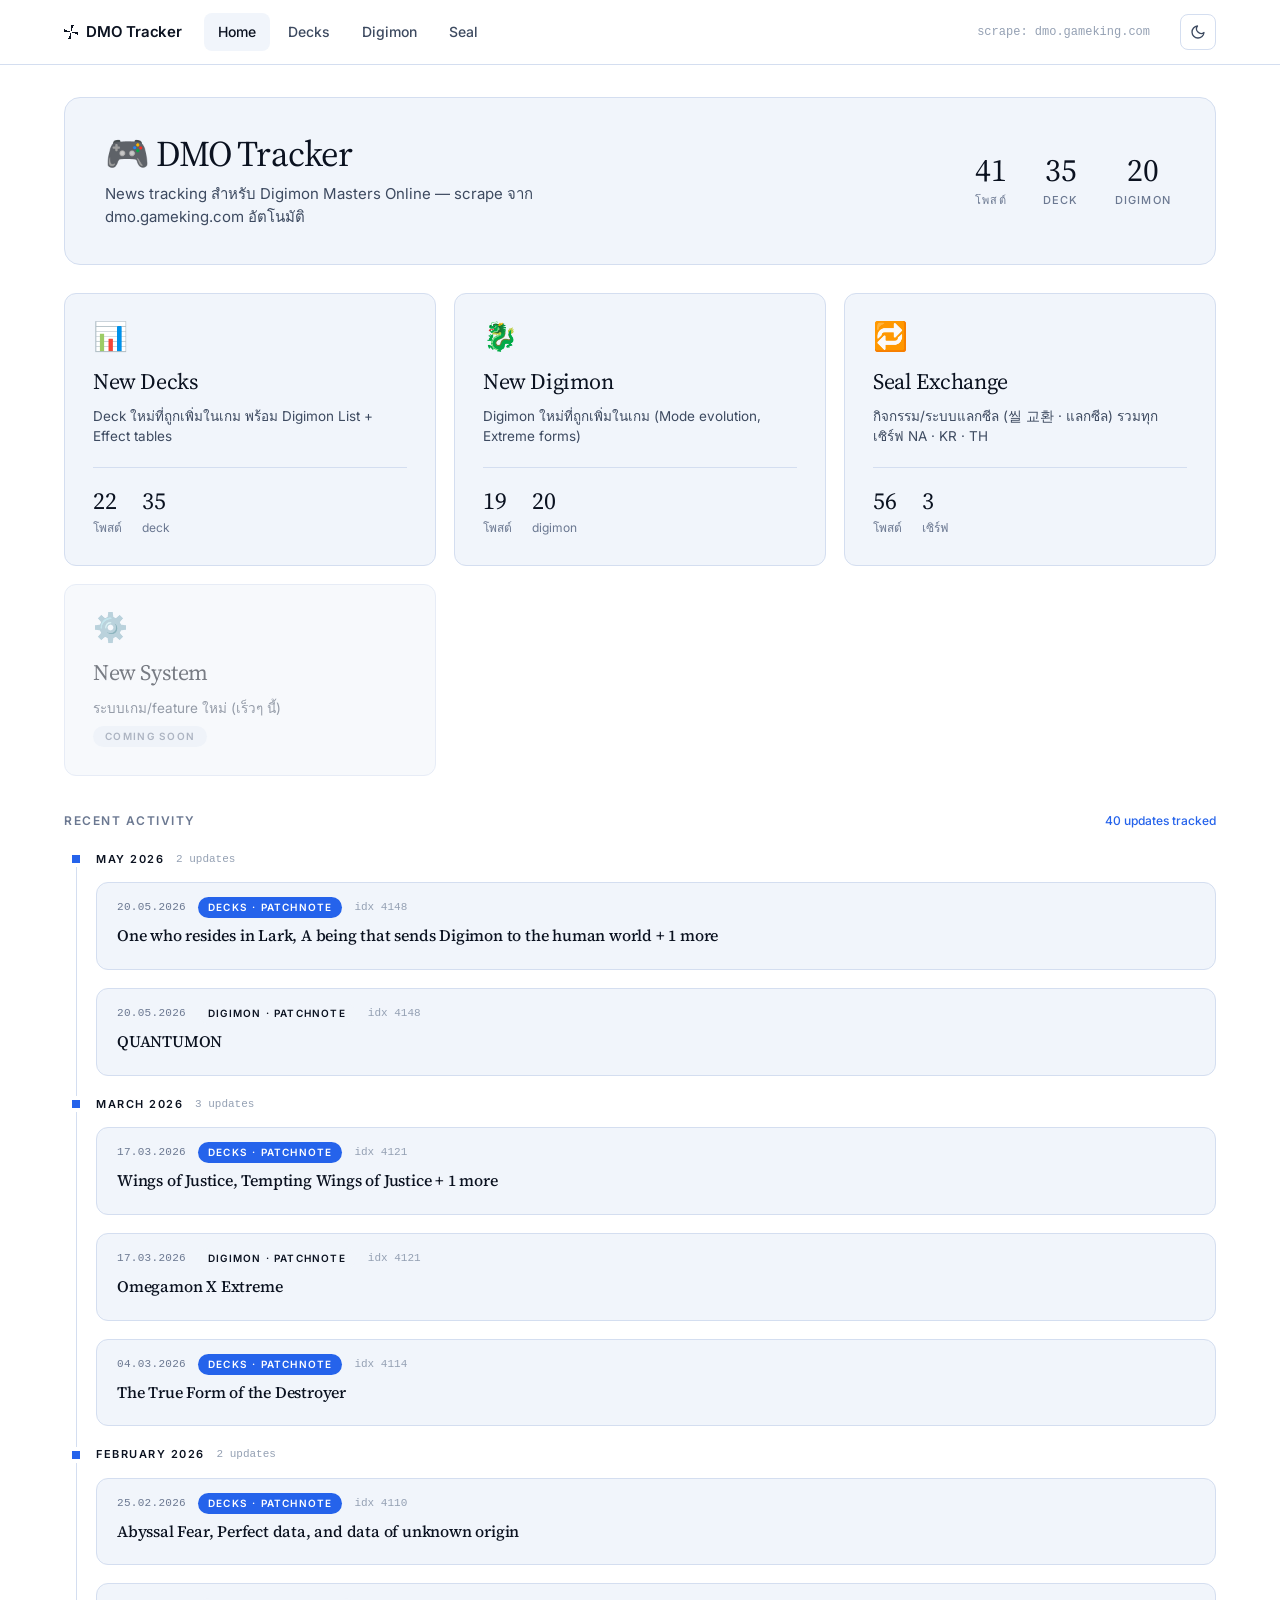
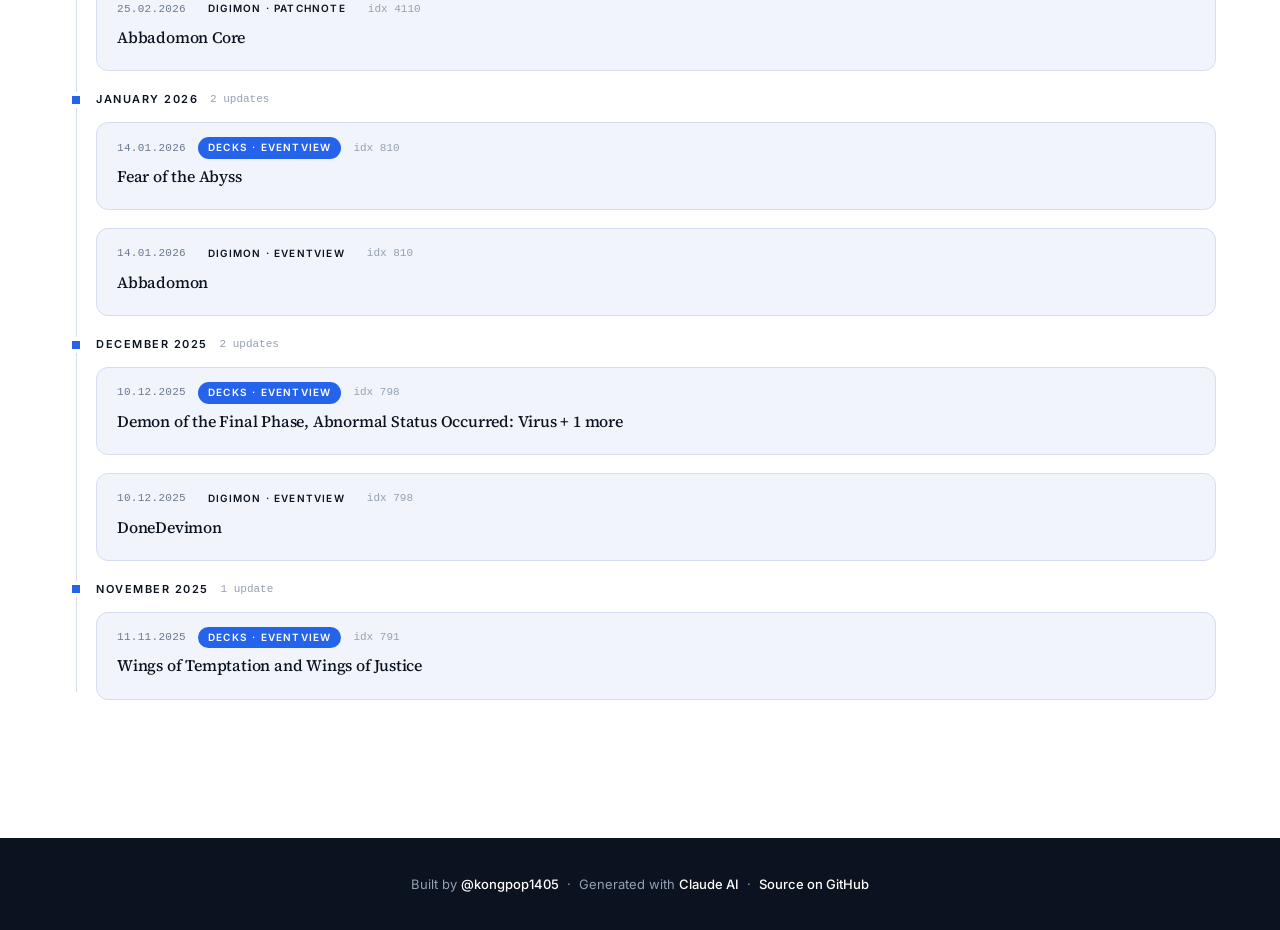
==== commit 5b81eb52: "Add Seal Exchange report page (NA/KR/TH cross-server feed) New docs/seals.html: activity feed of all" ====
--- a/docs/index.html
+++ b/docs/index.html
@@ -29,6 +29,7 @@
       <a href="./" class="is-active">Home</a>
       <a href="decks.html">Decks</a>
       <a href="digimon.html">Digimon</a>
+      <a href="seals.html">Seal</a>
     </nav>
     <span class="nav-meta">scrape: dmo.gameking.com</span>
   </div>
@@ -69,6 +70,16 @@
       </div>
     </a>
 
+    <a href="seals.html" class="feature">
+      <div class="icon">🔁</div>
+      <h3>Seal Exchange</h3>
+      <p>กิจกรรม/ระบบแลกซีล (씰 교환 · แลกซีล) รวมทุกเซิร์ฟ NA · KR · TH</p>
+      <div class="feature-stats">
+        <div class="stat"><b>56</b>โพสต์</div>
+        <div class="stat"><b>3</b>เซิร์ฟ</div>
+      </div>
+    </a>
+
     <div class="feature disabled">
       <div class="icon">⚙️</div>
       <h3>New System</h3>
